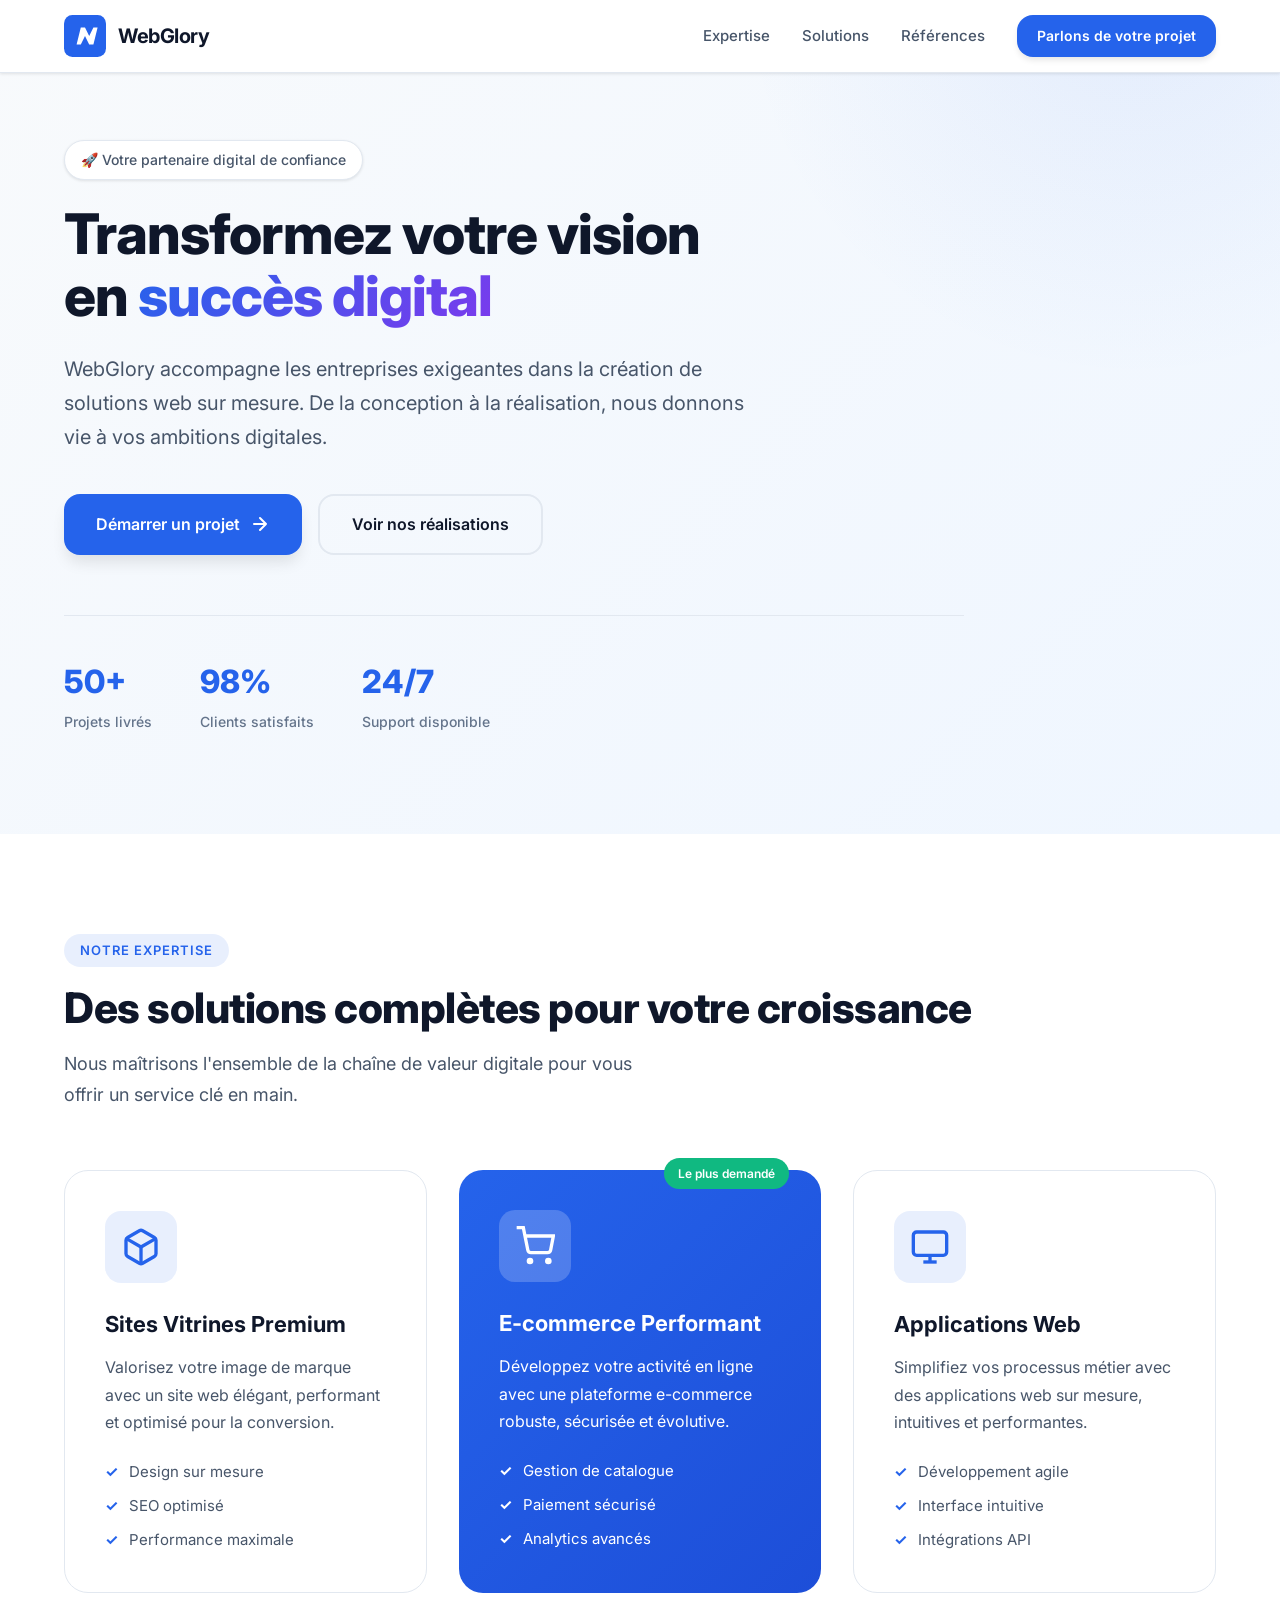
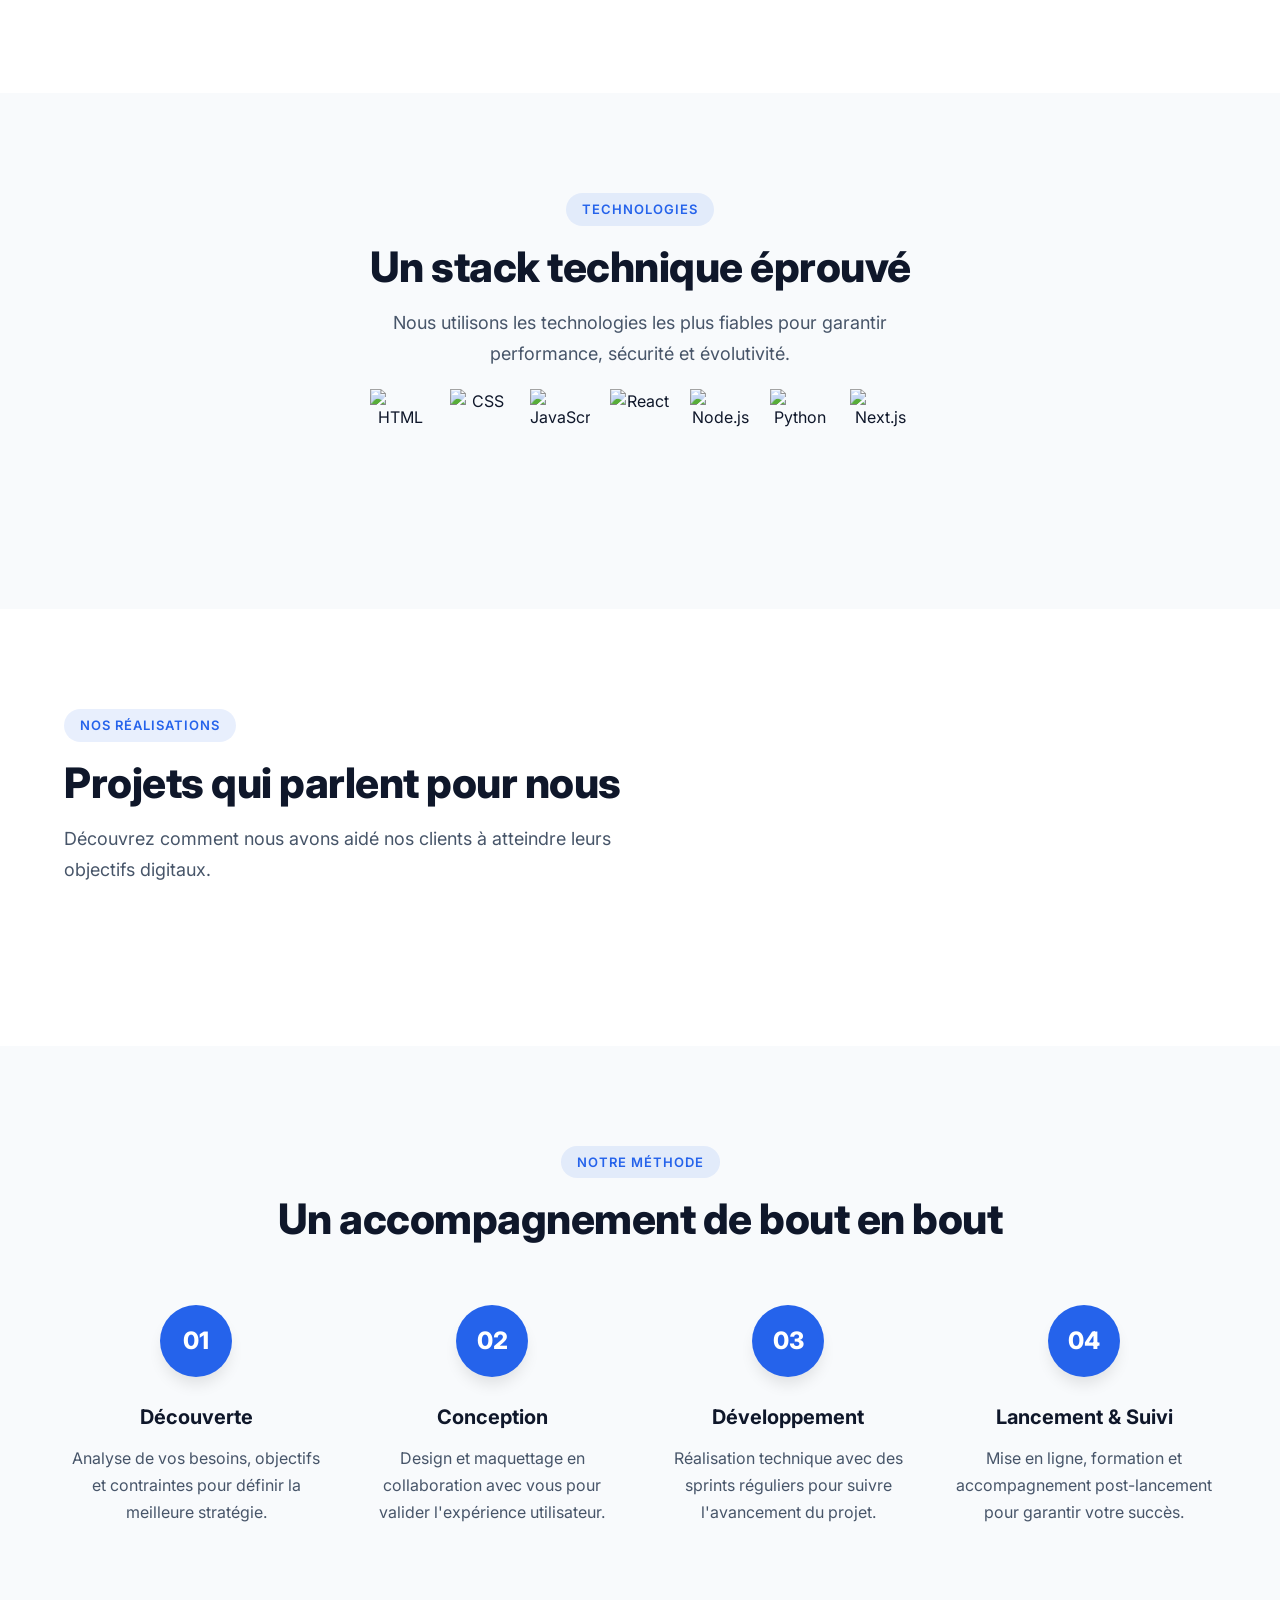
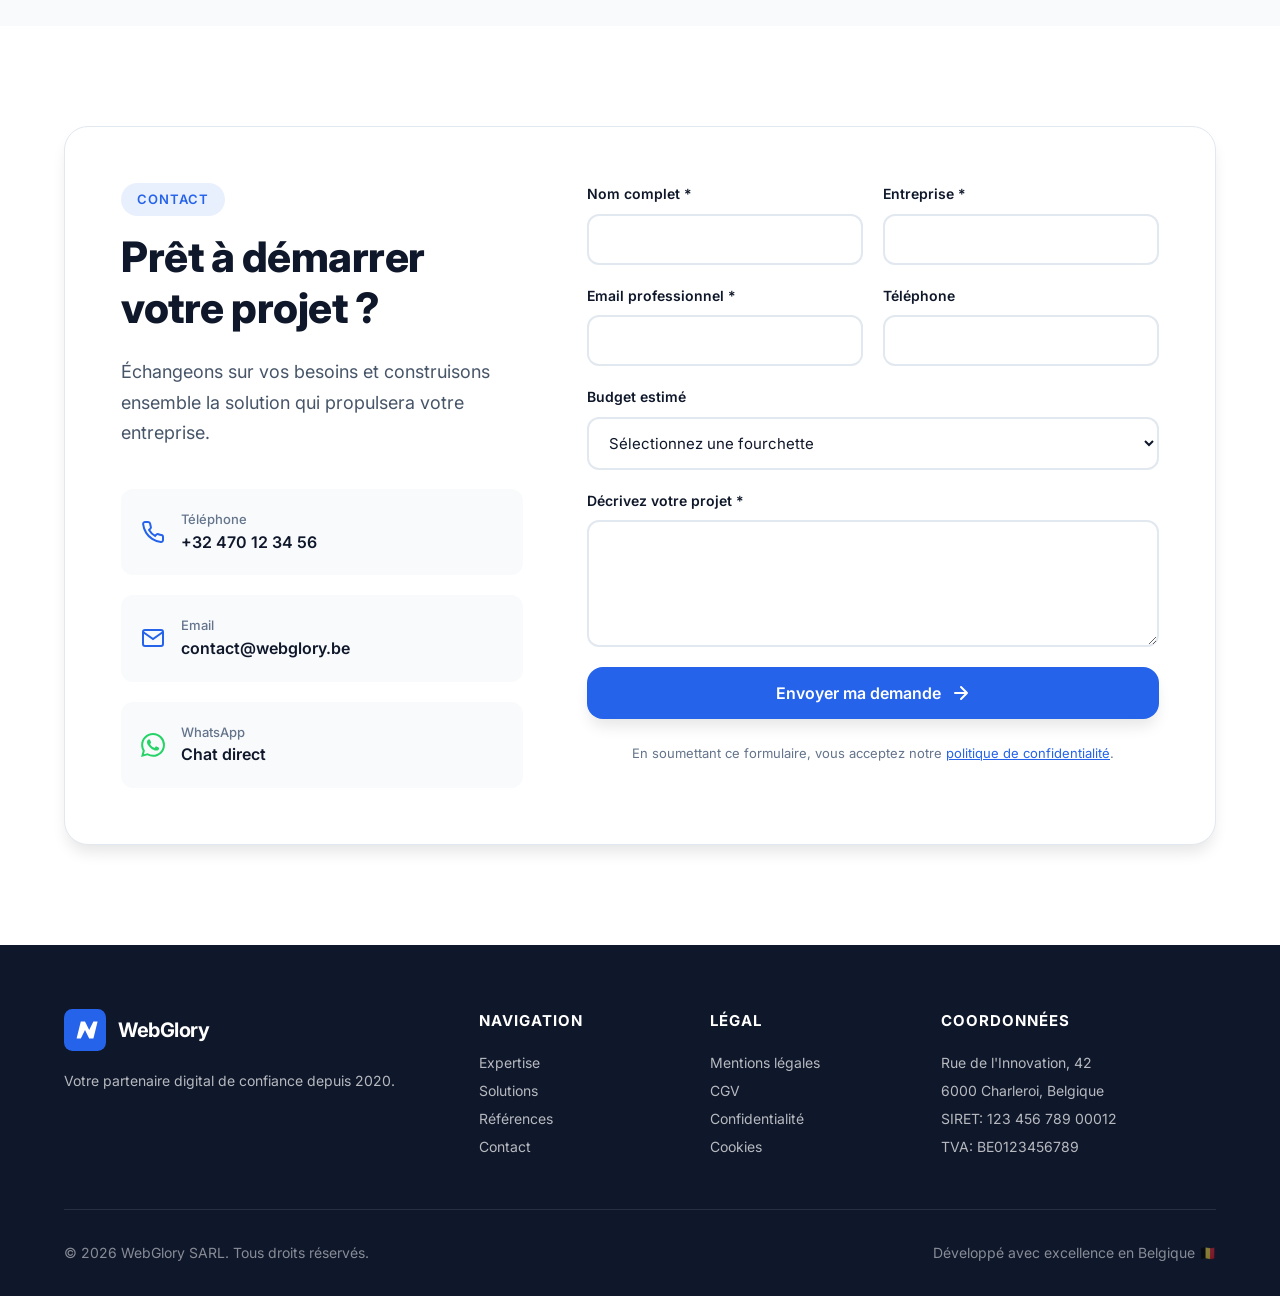
==== index.html @ 7c616387 "Update index.html" ====
<!DOCTYPE html>
<html lang="fr">
<head>
    <meta charset="UTF-8">
    <meta name="viewport" content="width=device-width, initial-scale=1.0">
    <title>WebGlory - Agence Web Premium | Solutions Digitales sur Mesure</title>
    <meta name="description" content="WebGlory accompagne les entreprises dans leur transformation digitale. Création de sites web, e-commerce et applications métier sur mesure.">
    
    <!-- Favicon de qualité -->
    <link rel="icon" type="image/png" sizes="32x32" href="[data-uri]">
    
    <link rel="preconnect" href="https://fonts.googleapis.com">
    <link rel="preconnect" href="https://fonts.gstatic.com" crossorigin>
    <link href="https://fonts.googleapis.com/css2?family=Inter:wght@300;400;500;600;700;800&display=swap" rel="stylesheet">
    <link rel="stylesheet" href="style.css">
</head>
<body>
    <!-- Navigation professionnelle -->
    <nav class="navbar">
        <div class="nav-container">
            <a href="#" class="logo">
                <svg class="logo-svg" viewBox="0 0 50 50" fill="none" xmlns="http://www.w3.org/2000/svg">
                    <rect width="50" height="50" rx="10" fill="#2563EB"/>
                    <path d="M15 35L20 15H25L30 25L35 15H40L35 35H30L25 25L20 35H15Z" fill="white"/>
                </svg>
                <span class="logo-text">WebGlory</span>
            </a>
            
            <div class="nav-menu">
                <a href="#expertise" class="nav-link">Expertise</a>
                <a href="#solutions" class="nav-link">Solutions</a>
                <a href="#portfolio" class="nav-link">Références</a>
                <a href="#contact" class="btn-primary-nav">Parlons de votre projet</a>
            </div>
            
            <button class="mobile-toggle" aria-label="Menu mobile">
                <span></span>
                <span></span>
                <span></span>
            </button>
        </div>
    </nav>

    <!-- Hero Section Premium -->
    <header class="hero">
        <div class="container">
            <div class="hero-content">
                <div class="hero-badge">🚀 Votre partenaire digital de confiance</div>
                <h1 class="hero-title">
                    Transformez votre vision<br>
                    en <span class="gradient-text">succès digital</span>
                </h1>
                <p class="hero-subtitle">
                    WebGlory accompagne les entreprises exigeantes dans la création de solutions web sur mesure. 
                    De la conception à la réalisation, nous donnons vie à vos ambitions digitales.
                </p>
                <div class="hero-cta">
                    <a href="#contact" class="btn-primary-large">
                        Démarrer un projet
                        <svg width="20" height="20" viewBox="0 0 20 20" fill="none">
                            <path d="M4 10H16M16 10L10 4M16 10L10 16" stroke="currentColor" stroke-width="2" stroke-linecap="round" stroke-linejoin="round"/>
                        </svg>
                    </a>
                    <a href="#portfolio" class="btn-secondary-large">Voir nos réalisations</a>
                </div>
                
                <!-- Trust Indicators -->
                <div class="trust-bar">
                    <div class="trust-item">
                        <span class="trust-number">50+</span>
                        <span class="trust-label">Projets livrés</span>
                    </div>
                    <div class="trust-item">
                        <span class="trust-number">98%</span>
                        <span class="trust-label">Clients satisfaits</span>
                    </div>
                    <div class="trust-item">
                        <span class="trust-number">24/7</span>
                        <span class="trust-label">Support disponible</span>
                    </div>
                </div>
            </div>
        </div>
    </header>

    <!-- Expertise Section -->
    <section id="expertise" class="section-expertise">
        <div class="container">
            <div class="section-header">
                <span class="section-label">Notre expertise</span>
                <h2 class="section-title">Des solutions complètes pour votre croissance</h2>
                <p class="section-subtitle">Nous maîtrisons l'ensemble de la chaîne de valeur digitale pour vous offrir un service clé en main.</p>
            </div>
            
            <div class="expertise-grid">
                <div class="expertise-card">
                    <div class="expertise-icon">
                        <svg width="40" height="40" viewBox="0 0 24 24" fill="none" stroke="currentColor" stroke-width="2">
                            <path d="M21 16V8a2 2 0 0 0-1-1.73l-7-4a2 2 0 0 0-2 0l-7 4A2 2 0 0 0 3 8v8a2 2 0 0 0 1 1.73l7 4a2 2 0 0 0 2 0l7-4A2 2 0 0 0 21 16z"/>
                            <polyline points="3.27 6.96 12 12.01 20.73 6.96"/>
                            <line x1="12" y1="22.08" x2="12" y2="12"/>
                        </svg>
                    </div>
                    <h3>Sites Vitrines Premium</h3>
                    <p>Valorisez votre image de marque avec un site web élégant, performant et optimisé pour la conversion.</p>
                    <ul class="expertise-features">
                        <li>Design sur mesure</li>
                        <li>SEO optimisé</li>
                        <li>Performance maximale</li>
                    </ul>
                </div>
                
                <div class="expertise-card featured">
                    <div class="expertise-badge">Le plus demandé</div>
                    <div class="expertise-icon">
                        <svg width="40" height="40" viewBox="0 0 24 24" fill="none" stroke="currentColor" stroke-width="2">
                            <circle cx="9" cy="21" r="1"/>
                            <circle cx="20" cy="21" r="1"/>
                            <path d="M1 1h4l2.68 13.39a2 2 0 0 0 2 1.61h9.72a2 2 0 0 0 2-1.61L23 6H6"/>
                        </svg>
                    </div>
                    <h3>E-commerce Performant</h3>
                    <p>Développez votre activité en ligne avec une plateforme e-commerce robuste, sécurisée et évolutive.</p>
                    <ul class="expertise-features">
                        <li>Gestion de catalogue</li>
                        <li>Paiement sécurisé</li>
                        <li>Analytics avancés</li>
                    </ul>
                </div>
                
                <div class="expertise-card">
                    <div class="expertise-icon">
                        <svg width="40" height="40" viewBox="0 0 24 24" fill="none" stroke="currentColor" stroke-width="2">
                            <rect x="2" y="3" width="20" height="14" rx="2"/>
                            <line x1="8" y1="21" x2="16" y2="21"/>
                            <line x1="12" y1="17" x2="12" y2="21"/>
                        </svg>
                    </div>
                    <h3>Applications Web</h3>
                    <p>Simplifiez vos processus métier avec des applications web sur mesure, intuitives et performantes.</p>
                    <ul class="expertise-features">
                        <li>Développement agile</li>
                        <li>Interface intuitive</li>
                        <li>Intégrations API</li>
                    </ul>
                </div>
            </div>
        </div>
    </section>

    <!-- Technologies Section -->
    <section class="section-tech">
        <div class="container">
            <div class="section-header centered">
                <span class="section-label">Technologies</span>
                <h2 class="section-title">Un stack technique éprouvé</h2>
                <p class="section-subtitle">Nous utilisons les technologies les plus fiables pour garantir performance, sécurité et évolutivité.</p>
                <div class="logos-container" style="display: flex; gap: 20px; justify-content: center; flex-wrap: wrap; margin-top: 20px;">
        <img src="https://cdn.jsdelivr.net/gh/devicons/devicon@latest/icons/html5/html5-original.svg" alt="HTML" width="60" height="60" />
        <img src="https://cdn.jsdelivr.net/gh/devicons/devicon@latest/icons/css3/css3-original.svg" alt="CSS" width="60" height="60" />
        <img src="https://cdn.jsdelivr.net/gh/devicons/devicon@latest/icons/javascript/javascript-original.svg" alt="JavaScript" width="60" height="60" />
        <img src="https://cdn.jsdelivr.net/gh/devicons/devicon@latest/icons/react/react-original.svg" alt="React" width="60" height="60" />
        <img src="https://cdn.jsdelivr.net/gh/devicons/devicon@latest/icons/nodejs/nodejs-original.svg" alt="Node.js" width="60" height="60" />
        <img src="https://cdn.jsdelivr.net/gh/devicons/devicon@latest/icons/python/python-original.svg" alt="Python" width="60" height="60" />
        <img src="https://cdn.jsdelivr.net/gh/devicons/devicon@latest/icons/nextjs/nextjs-original.svg" alt="Next.js" width="60" height="60" />
    </div>
            </div>
            
            <div class="tech-grid" id="tech-grid"></div>
        </div>
    </section>

    <!-- Portfolio Section -->
    <section id="portfolio" class="section-portfolio">
        <div class="container">
            <div class="section-header">
                <span class="section-label">Nos réalisations</span>
                <h2 class="section-title">Projets qui parlent pour nous</h2>
                <p class="section-subtitle">Découvrez comment nous avons aidé nos clients à atteindre leurs objectifs digitaux.</p>
            </div>
            
            <div class="portfolio-grid" id="portfolio-grid"></div>
        </div>
    </section>

    <!-- Process Section -->
    <section class="section-process">
        <div class="container">
            <div class="section-header centered">
                <span class="section-label">Notre méthode</span>
                <h2 class="section-title">Un accompagnement de bout en bout</h2>
            </div>
            
            <div class="process-timeline">
                <div class="process-step">
                    <div class="process-number">01</div>
                    <h3>Découverte</h3>
                    <p>Analyse de vos besoins, objectifs et contraintes pour définir la meilleure stratégie.</p>
                </div>
                <div class="process-step">
                    <div class="process-number">02</div>
                    <h3>Conception</h3>
                    <p>Design et maquettage en collaboration avec vous pour valider l'expérience utilisateur.</p>
                </div>
                <div class="process-step">
                    <div class="process-number">03</div>
                    <h3>Développement</h3>
                    <p>Réalisation technique avec des sprints réguliers pour suivre l'avancement du projet.</p>
                </div>
                <div class="process-step">
                    <div class="process-number">04</div>
                    <h3>Lancement & Suivi</h3>
                    <p>Mise en ligne, formation et accompagnement post-lancement pour garantir votre succès.</p>
                </div>
            </div>
        </div>
    </section>

    <!-- Contact Section -->
    <section id="contact" class="section-contact">
        <div class="container">
            <div class="contact-wrapper">
                <div class="contact-info">
                    <span class="section-label">Contact</span>
                    <h2 class="section-title">Prêt à démarrer<br>votre projet ?</h2>
                    <p class="contact-description">
                        Échangeons sur vos besoins et construisons ensemble la solution qui propulsera votre entreprise.
                    </p>
                    
                    <div class="contact-methods">
                        <a href="tel:+32470123456" class="contact-method">
                            <svg width="24" height="24" viewBox="0 0 24 24" fill="none" stroke="currentColor" stroke-width="2">
                                <path d="M22 16.92v3a2 2 0 0 1-2.18 2 19.79 19.79 0 0 1-8.63-3.07 19.5 19.5 0 0 1-6-6 19.79 19.79 0 0 1-3.07-8.67A2 2 0 0 1 4.11 2h3a2 2 0 0 1 2 1.72 12.84 12.84 0 0 0 .7 2.81 2 2 0 0 1-.45 2.11L8.09 9.91a16 16 0 0 0 6 6l1.27-1.27a2 2 0 0 1 2.11-.45 12.84 12.84 0 0 0 2.81.7A2 2 0 0 1 22 16.92z"/>
                            </svg>
                            <div>
                                <span class="method-label">Téléphone</span>
                                <span class="method-value">+32 470 12 34 56</span>
                            </div>
                        </a>
                        
                        <a href="mailto:contact@webglory.be" class="contact-method">
                            <svg width="24" height="24" viewBox="0 0 24 24" fill="none" stroke="currentColor" stroke-width="2">
                                <path d="M4 4h16c1.1 0 2 .9 2 2v12c0 1.1-.9 2-2 2H4c-1.1 0-2-.9-2-2V6c0-1.1.9-2 2-2z"/>
                                <polyline points="22,6 12,13 2,6"/>
                            </svg>
                            <div>
                                <span class="method-label">Email</span>
                                <span class="method-value">contact@webglory.be</span>
                            </div>
                        </a>
                        
                        <a href="https://wa.me/32470123456" target="_blank" class="contact-method whatsapp">
                            <svg width="24" height="24" viewBox="0 0 24 24" fill="currentColor">
                                <path d="M17.472 14.382c-.297-.149-1.758-.867-2.03-.967-.273-.099-.471-.148-.67.15-.197.297-.767.966-.94 1.164-.173.199-.347.223-.644.075-.297-.15-1.255-.463-2.39-1.475-.883-.788-1.48-1.761-1.653-2.059-.173-.297-.018-.458.13-.606.134-.133.298-.347.446-.52.149-.174.198-.298.298-.497.099-.198.05-.371-.025-.52-.075-.149-.669-1.612-.916-2.207-.242-.579-.487-.5-.669-.51-.173-.008-.371-.01-.57-.01-.198 0-.52.074-.792.372-.272.297-1.04 1.016-1.04 2.479 0 1.462 1.065 2.875 1.213 3.074.149.198 2.096 3.2 5.077 4.487.709.306 1.262.489 1.694.625.712.227 1.36.195 1.871.118.571-.085 1.758-.719 2.006-1.413.248-.694.248-1.289.173-1.413-.074-.124-.272-.198-.57-.347m-5.421 7.403h-.004a9.87 9.87 0 01-5.031-1.378l-.361-.214-3.741.982.998-3.648-.235-.374a9.86 9.86 0 01-1.51-5.26c.001-5.45 4.436-9.884 9.888-9.884 2.64 0 5.122 1.03 6.988 2.898a9.825 9.825 0 012.893 6.994c-.003 5.45-4.437 9.884-9.885 9.884m8.413-18.297A11.815 11.815 0 0012.05 0C5.495 0 .16 5.335.157 11.892c0 2.096.547 4.142 1.588 5.945L.057 24l6.305-1.654a11.882 11.882 0 005.683 1.448h.005c6.554 0 11.89-5.335 11.893-11.893a11.821 11.821 0 00-3.48-8.413z"/>
                            </svg>
                            <div>
                                <span class="method-label">WhatsApp</span>
                                <span class="method-value">Chat direct</span>
                            </div>
                        </a>
                    </div>
                </div>
                
                <div class="contact-form-wrapper">
                    <form id="contact-form" class="contact-form">
                        <div class="form-row">
                            <div class="form-group">
                                <label for="name">Nom complet *</label>
                                <input type="text" id="name" name="name" required>
                            </div>
                            <div class="form-group">
                                <label for="company">Entreprise *</label>
                                <input type="text" id="company" name="company" required>
                            </div>
                        </div>
                        
                        <div class="form-row">
                            <div class="form-group">
                                <label for="email">Email professionnel *</label>
                                <input type="email" id="email" name="email" required>
                            </div>
                            <div class="form-group">
                                <label for="phone">Téléphone</label>
                                <input type="tel" id="phone" name="phone">
                            </div>
                        </div>
                        
                        <div class="form-group">
                            <label for="budget">Budget estimé</label>
                            <select id="budget" name="budget">
                                <option value="">Sélectionnez une fourchette</option>
                                <option value="5k-10k">5 000€ - 10 000€</option>
                                <option value="10k-25k">10 000€ - 25 000€</option>
                                <option value="25k-50k">25 000€ - 50 000€</option>
                                <option value="50k+">50 000€+</option>
                            </select>
                        </div>
                        
                        <div class="form-group">
                            <label for="message">Décrivez votre projet *</label>
                            <textarea id="message" name="message" rows="5" required></textarea>
                        </div>
                        
                        <button type="submit" class="btn-primary-large full-width">
                            Envoyer ma demande
                            <svg width="20" height="20" viewBox="0 0 20 20" fill="none">
                                <path d="M4 10H16M16 10L10 4M16 10L10 16" stroke="currentColor" stroke-width="2" stroke-linecap="round" stroke-linejoin="round"/>
                            </svg>
                        </button>
                        
                        <p class="form-privacy">
                            En soumettant ce formulaire, vous acceptez notre 
                            <a href="#mentions-legales">politique de confidentialité</a>.
                        </p>
                    </form>
                </div>
            </div>
        </div>
    </section>

    <!-- Footer -->
    <footer class="footer">
        <div class="container">
            <div class="footer-main">
                <div class="footer-column">
                    <div class="footer-logo">
                        <svg class="logo-svg" viewBox="0 0 50 50" fill="none" xmlns="http://www.w3.org/2000/svg">
                            <rect width="50" height="50" rx="10" fill="#2563EB"/>
                            <path d="M15 35L20 15H25L30 25L35 15H40L35 35H30L25 25L20 35H15Z" fill="white"/>
                        </svg>
                        <span class="logo-text">WebGlory</span>
                    </div>
                    <p class="footer-tagline">Votre partenaire digital de confiance depuis 2020.</p>
                </div>
                
                <div class="footer-column">
                    <h4>Navigation</h4>
                    <a href="#expertise">Expertise</a>
                    <a href="#solutions">Solutions</a>
                    <a href="#portfolio">Références</a>
                    <a href="#contact">Contact</a>
                </div>
                
                <div class="footer-column">
                    <h4>Légal</h4>
                    <a href="#mentions-legales">Mentions légales</a>
                    <a href="#cgv">CGV</a>
                    <a href="#confidentialite">Confidentialité</a>
                    <a href="#cookies">Cookies</a>
                </div>
                
                <div class="footer-column">
                    <h4>Coordonnées</h4>
                    <p>Rue de l'Innovation, 42<br>6000 Charleroi, Belgique</p>
                    <p>SIRET: 123 456 789 00012<br>TVA: BE0123456789</p>
                </div>
            </div>
            
            <div class="footer-bottom">
                <p>&copy; 2026 WebGlory SARL. Tous droits réservés.</p>
                <p>Développé avec excellence en Belgique 🇧🇪</p>
            </div>
        </div>
    </footer>

    <!-- Modal Technologies -->
    <div id="tech-modal" class="modal">
        <div class="modal-content">
            <button class="modal-close">&times;</button>
            <div class="modal-header">
                <img id="modal-tech-icon" src="" alt="" class="modal-tech-icon">
                <h3 id="modal-tech-title"></h3>
            </div>
            <div class="modal-body">
                <p id="modal-tech-description"></p>
                <div class="modal-use-cases" id="modal-tech-uses"></div>
            </div>
        </div>
    </div>

    <script src="script.js"></script>
</body>
</html>
---- style.css ----
:root {
    --primary: #2563EB;
    --primary-dark: #1D4ED8;
    --primary-light: #3B82F6;
    
    --text-primary: #0F172A;
    --text-secondary: #475569;
    --text-light: #64748B;
    
    --bg-primary: #FFFFFF;
    --bg-secondary: #F8FAFC;
    --bg-tertiary: #F1F5F9;
    
    --border-color: #E2E8F0;
    --shadow-sm: 0 1px 3px 0 rgba(0, 0, 0, 0.1);
    --shadow-md: 0 4px 6px -1px rgba(0, 0, 0, 0.1);
    --shadow-lg: 0 10px 15px -3px rgba(0, 0, 0, 0.1);
    --shadow-xl: 0 20px 25px -5px rgba(0, 0, 0, 0.1);
    
    --radius-sm: 8px;
    --radius-md: 12px;
    --radius-lg: 16px;
    --radius-xl: 24px;
    
    --transition: all 0.3s cubic-bezier(0.4, 0, 0.2, 1);
}

* {
    margin: 0;
    padding: 0;
    box-sizing: border-box;
}

html {
    scroll-behavior: smooth;
    font-size: 16px;
}

body {
    font-family: 'Inter', -apple-system, BlinkMacSystemFont, 'Segoe UI', sans-serif;
    color: var(--text-primary);
    background: var(--bg-primary);
    line-height: 1.6;
    -webkit-font-smoothing: antialiased;
    -moz-osx-font-smoothing: grayscale;
}

img {
    max-width: 100%;
    height: auto;
}

a {
    text-decoration: none;
    color: inherit;
}

button {
    font-family: inherit;
    cursor: pointer;
    border: none;
}

.container {
    max-width: 1200px;
    margin: 0 auto;
    padding: 0 24px;
}

/* ============================================
   NAVIGATION
   ============================================ */
.navbar {
    position: fixed;
    top: 0;
    left: 0;
    right: 0;
    z-index: 1000;
    background: rgba(255, 255, 255, 0.98);
    backdrop-filter: blur(12px);
    border-bottom: 1px solid var(--border-color);
    box-shadow: var(--shadow-sm);
}

.nav-container {
    max-width: 1200px;
    margin: 0 auto;
    padding: 0 24px;
    display: flex;
    align-items: center;
    justify-content: space-between;
    height: 72px;
}

.logo {
    display: flex;
    align-items: center;
    gap: 12px;
    font-weight: 700;
    font-size: 20px;
    color: var(--text-primary);
    transition: var(--transition);
}

.logo:hover {
    opacity: 0.8;
}

.logo-svg {
    width: 42px;
    height: 42px;
    flex-shrink: 0;
}

.logo-text {
    letter-spacing: -0.5px;
}

.nav-menu {
    display: flex;
    align-items: center;
    gap: 32px;
}

.nav-link {
    font-size: 15px;
    font-weight: 500;
    color: var(--text-secondary);
    transition: var(--transition);
    position: relative;
}

.nav-link::after {
    content: '';
    position: absolute;
    bottom: -4px;
    left: 0;
    width: 0;
    height: 2px;
    background: var(--primary);
    transition: width 0.3s ease;
}

.nav-link:hover {
    color: var(--primary);
}

.nav-link:hover::after {
    width: 100%;
}

.mobile-toggle {
    display: none;
    flex-direction: column;
    gap: 6px;
    background: none;
    padding: 8px;
}

.mobile-toggle span {
    width: 24px;
    height: 2px;
    background: var(--text-primary);
    transition: var(--transition);
}

/* ============================================
   BUTTONS
   ============================================ */
.btn-primary-nav {
    padding: 10px 20px;
    background: var(--primary);
    color: white;
    border-radius: var(--radius-lg);
    font-weight: 600;
    font-size: 14px;
    transition: var(--transition);
    box-shadow: var(--shadow-md);
}

.btn-primary-nav:hover {
    background: var(--primary-dark);
    transform: translateY(-2px);
    box-shadow: var(--shadow-lg);
}

.btn-primary-large {
    display: inline-flex;
    align-items: center;
    gap: 10px;
    padding: 16px 32px;
    background: var(--primary);
    color: white;
    border-radius: var(--radius-lg);
    font-weight: 600;
    font-size: 16px;
    transition: var(--transition);
    box-shadow: var(--shadow-lg);
}

.btn-primary-large:hover {
    background: var(--primary-dark);
    transform: translateY(-2px);
    box-shadow: var(--shadow-xl);
}

.btn-secondary-large {
    display: inline-flex;
    align-items: center;
    gap: 10px;
    padding: 16px 32px;
    background: transparent;
    color: var(--text-primary);
    border: 2px solid var(--border-color);
    border-radius: var(--radius-lg);
    font-weight: 600;
    font-size: 16px;
    transition: var(--transition);
}

.btn-secondary-large:hover {
    border-color: var(--primary);
    color: var(--primary);
    background: rgba(37, 99, 235, 0.05);
}

.full-width {
    width: 100%;
    justify-content: center;
}

/* ============================================
   HERO SECTION
   ============================================ */
.hero {
    padding: 140px 0 100px;
    background: linear-gradient(135deg, #F8FAFC 0%, #EFF6FF 100%);
    position: relative;
    overflow: hidden;
}

.hero::before {
    content: '';
    position: absolute;
    top: -50%;
    right: -20%;
    width: 800px;
    height: 800px;
    background: radial-gradient(circle, rgba(37, 99, 235, 0.08) 0%, transparent 70%);
    border-radius: 50%;
}

.hero-content {
    max-width: 900px;
    position: relative;
    z-index: 1;
}

.hero-badge {
    display: inline-flex;
    align-items: center;
    gap: 8px;
    padding: 8px 16px;
    background: white;
    border: 1px solid var(--border-color);
    border-radius: 50px;
    font-size: 14px;
    font-weight: 500;
    color: var(--text-secondary);
    margin-bottom: 24px;
    box-shadow: var(--shadow-sm);
}

.hero-title {
    font-size: clamp(36px, 5vw, 56px);
    font-weight: 800;
    line-height: 1.1;
    letter-spacing: -1px;
    color: var(--text-primary);
    margin-bottom: 24px;
}

.gradient-text {
    background: linear-gradient(135deg, var(--primary) 0%, #7C3AED 100%);
    -webkit-background-clip: text;
    -webkit-text-fill-color: transparent;
    background-clip: text;
}

.hero-subtitle {
    font-size: 20px;
    line-height: 1.7;
    color: var(--text-secondary);
    margin-bottom: 40px;
    max-width: 700px;
}

.hero-cta {
    display: flex;
    flex-wrap: wrap;
    gap: 16px;
    margin-bottom: 60px;
}

.trust-bar {
    display: flex;
    flex-wrap: wrap;
    gap: 48px;
    padding-top: 40px;
    border-top: 1px solid var(--border-color);
}

.trust-item {
    display: flex;
    flex-direction: column;
    gap: 4px;
}

.trust-number {
    font-size: 32px;
    font-weight: 800;
    color: var(--primary);
}

.trust-label {
    font-size: 14px;
    color: var(--text-light);
    font-weight: 500;
}

/* ============================================
   SECTIONS
   ============================================ */
section {
    padding: 100px 0;
}

.section-label {
    display: inline-block;
    padding: 6px 16px;
    background: rgba(37, 99, 235, 0.1);
    color: var(--primary);
    border-radius: 50px;
    font-size: 13px;
    font-weight: 600;
    text-transform: uppercase;
    letter-spacing: 1px;
    margin-bottom: 16px;
}

.section-header {
    margin-bottom: 60px;
}

.section-header.centered {
    text-align: center;
}

.section-title {
    font-size: clamp(32px, 4vw, 42px);
    font-weight: 800;
    line-height: 1.2;
    color: var(--text-primary);
    margin-bottom: 16px;
    letter-spacing: -0.5px;
}

.section-subtitle {
    font-size: 18px;
    color: var(--text-secondary);
    line-height: 1.7;
    max-width: 600px;
}

.section-header.centered .section-subtitle {
    margin: 0 auto;
}

/* ============================================
   EXPERTISE
   ============================================ */
.section-expertise {
    background: var(--bg-primary);
}

.expertise-grid {
    display: grid;
    grid-template-columns: repeat(auto-fit, minmax(320px, 1fr));
    gap: 32px;
}

.expertise-card {
    background: white;
    border: 1px solid var(--border-color);
    border-radius: var(--radius-xl);
    padding: 40px;
    transition: var(--transition);
    position: relative;
}

.expertise-card:hover {
    transform: translateY(-8px);
    box-shadow: var(--shadow-xl);
    border-color: var(--primary);
}

.expertise-card.featured {
    background: linear-gradient(135deg, var(--primary) 0%, var(--primary-dark) 100%);
    color: white;
    border: none;
}

.expertise-card.featured .expertise-icon {
    background: rgba(255, 255, 255, 0.2);
    color: white;
}

.expertise-card.featured h3,
.expertise-card.featured p,
.expertise-card.featured li {
    color: white;
}

.expertise-badge {
    position: absolute;
    top: -12px;
    right: 32px;
    padding: 6px 14px;
    background: #10B981;
    color: white;
    border-radius: 50px;
    font-size: 12px;
    font-weight: 600;
}

.expertise-icon {
    width: 72px;
    height: 72px;
    background: rgba(37, 99, 235, 0.1);
    border-radius: var(--radius-lg);
    display: flex;
    align-items: center;
    justify-content: center;
    color: var(--primary);
    margin-bottom: 24px;
}

.expertise-card h3 {
    font-size: 22px;
    font-weight: 700;
    margin-bottom: 12px;
    color: var(--text-primary);
}

.expertise-card p {
    color: var(--text-secondary);
    line-height: 1.7;
    margin-bottom: 24px;
}

.expertise-features {
    list-style: none;
    display: flex;
    flex-direction: column;
    gap: 10px;
}

.expertise-features li {
    padding-left: 24px;
    position: relative;
    color: var(--text-secondary);
    font-size: 15px;
}

.expertise-features li::before {
    content: '✓';
    position: absolute;
    left: 0;
    color: var(--primary);
    font-weight: 700;
}

.expertise-card.featured .expertise-features li::before {
    color: white;
}

/* ============================================
   TECHNOLOGIES
   ============================================ */
.section-tech {
    background: var(--bg-secondary);
}

.tech-grid {
    display: grid;
    grid-template-columns: repeat(auto-fill, minmax(160px, 1fr));
    gap: 20px;
}

.tech-card {
    background: white;
    border: 1px solid var(--border-color);
    border-radius: var(--radius-lg);
    padding: 24px;
    text-align: center;
    transition: var(--transition);
    cursor: pointer;
}

.tech-card:hover {
    transform: translateY(-4px);
    box-shadow: var(--shadow-lg);
    border-color: var(--primary);
}

.tech-icon {
    width: 56px;
    height: 56px;
    margin: 0 auto 16px;
}

.tech-name {
    font-size: 15px;
    font-weight: 600;
    color: var(--text-primary);
}

/* ============================================
   PORTFOLIO
   ============================================ */
.section-portfolio {
    background: var(--bg-primary);
}

.portfolio-grid {
    display: grid;
    grid-template-columns: repeat(auto-fit, minmax(350px, 1fr));
    gap: 32px;
}

.portfolio-card {
    background: white;
    border: 1px solid var(--border-color);
    border-radius: var(--radius-xl);
    overflow: hidden;
    transition: var(--transition);
}

.portfolio-card:hover {
    transform: translateY(-8px);
    box-shadow: var(--shadow-xl);
}

.portfolio-image {
    width: 100%;
    height: 240px;
    background: linear-gradient(135deg, #667EEA 0%, #764BA2 100%);
    display: flex;
    align-items: center;
    justify-content: center;
    color: white;
    font-size: 48px;
    font-weight: 800;
}

.portfolio-content {
    padding: 32px;
}

.portfolio-category {
    display: inline-block;
    padding: 4px 12px;
    background: rgba(37, 99, 235, 0.1);
    color: var(--primary);
    border-radius: 50px;
    font-size: 12px;
    font-weight: 600;
    text-transform: uppercase;
    margin-bottom: 12px;
}

.portfolio-card h3 {
    font-size: 22px;
    font-weight: 700;
    margin-bottom: 12px;
    color: var(--text-primary);
}

.portfolio-card p {
    color: var(--text-secondary);
    line-height: 1.7;
    margin-bottom: 20px;
}

.portfolio-stats {
    display: flex;
    gap: 24px;
    padding-top: 20px;
    border-top: 1px solid var(--border-color);
}

.stat {
    display: flex;
    flex-direction: column;
}

.stat-value {
    font-size: 20px;
    font-weight: 700;
    color: var(--primary);
}

.stat-label {
    font-size: 13px;
    color: var(--text-light);
}

/* ============================================
   PROCESS
   ============================================ */
.section-process {
    background: var(--bg-secondary);
}

.process-timeline {
    display: grid;
    grid-template-columns: repeat(auto-fit, minmax(250px, 1fr));
    gap: 32px;
    position: relative;
}

.process-step {
    text-align: center;
    position: relative;
}

.process-number {
    width: 72px;
    height: 72px;
    background: var(--primary);
    color: white;
    border-radius: 50%;
    display: flex;
    align-items: center;
    justify-content: center;
    font-size: 24px;
    font-weight: 800;
    margin: 0 auto 24px;
    box-shadow: var(--shadow-lg);
}

.process-step h3 {
    font-size: 20px;
    font-weight: 700;
    margin-bottom: 12px;
    color: var(--text-primary);
}

.process-step p {
    color: var(--text-secondary);
    line-height: 1.7;
}

/* ============================================
   CONTACT
   ============================================ */
.section-contact {
    background: var(--bg-primary);
}

.contact-wrapper {
    display: grid;
    grid-template-columns: 1fr 1.2fr;
    gap: 64px;
    background: white;
    border: 1px solid var(--border-color);
    border-radius: var(--radius-xl);
    padding: 56px;
    box-shadow: var(--shadow-lg);
}

.contact-description {
    font-size: 18px;
    color: var(--text-secondary);
    line-height: 1.7;
    margin: 24px 0 40px;
}

.contact-methods {
    display: flex;
    flex-direction: column;
    gap: 20px;
}

.contact-method {
    display: flex;
    align-items: center;
    gap: 16px;
    padding: 20px;
    background: var(--bg-secondary);
    border-radius: var(--radius-md);
    transition: var(--transition);
}

.contact-method:hover {
    background: var(--bg-tertiary);
    transform: translateX(4px);
}

.contact-method svg {
    flex-shrink: 0;
    color: var(--primary);
}

.contact-method.whatsapp svg {
    color: #25D366;
}

.method-label {
    display: block;
    font-size: 13px;
    color: var(--text-light);
    font-weight: 500;
}

.method-value {
    display: block;
    font-size: 16px;
    font-weight: 600;
    color: var(--text-primary);
}

.contact-form {
    display: flex;
    flex-direction: column;
    gap: 20px;
}

.form-row {
    display: grid;
    grid-template-columns: 1fr 1fr;
    gap: 20px;
}

.form-group {
    display: flex;
    flex-direction: column;
    gap: 8px;
}

.form-group label {
    font-size: 14px;
    font-weight: 600;
    color: var(--text-primary);
}

.form-group input,
.form-group select,
.form-group textarea {
    padding: 14px 16px;
    border: 2px solid var(--border-color);
    border-radius: var(--radius-md);
    font-size: 15px;
    font-family: inherit;
    color: var(--text-primary);
    transition: var(--transition);
    background: white;
}

.form-group input:focus,
.form-group select:focus,
.form-group textarea:focus {
    outline: none;
    border-color: var(--primary);
    box-shadow: 0 0 0 3px rgba(37, 99, 235, 0.1);
}

.form-group textarea {
    resize: vertical;
}

.form-privacy {
    font-size: 13px;
    color: var(--text-light);
    text-align: center;
    margin-top: 4px;
}

.form-privacy a {
    color: var(--primary);
    text-decoration: underline;
}

/* ============================================
   FOOTER
   ============================================ */
.footer {
    background: var(--text-primary);
    color: white;
    padding: 64px 0 32px;
}

.footer-main {
    display: grid;
    grid-template-columns: 2fr 1fr 1fr 1.5fr;
    gap: 48px;
    margin-bottom: 48px;
}

.footer-logo {
    display: flex;
    align-items: center;
    gap: 12px;
    font-weight: 700;
    font-size: 20px;
    margin-bottom: 16px;
}

.footer-tagline {
    color: rgba(255, 255, 255, 0.7);
    line-height: 1.7;
}

.footer-column h4 {
    font-size: 15px;
    font-weight: 700;
    margin-bottom: 16px;
    text-transform: uppercase;
    letter-spacing: 1px;
}

.footer-column a,
.footer-column p {
    display: block;
    color: rgba(255, 255, 255, 0.7);
    font-size: 14px;
    line-height: 2;
    transition: var(--transition);
}

.footer-column a:hover {
    color: white;
    transform: translateX(4px);
}

.footer-bottom {
    padding-top: 32px;
    border-top: 1px solid rgba(255, 255, 255, 0.1);
    display: flex;
    justify-content: space-between;
    align-items: center;
    color: rgba(255, 255, 255, 0.5);
    font-size: 14px;
}

/* ============================================
   MODAL
   ============================================ */
.modal {
    display: none;
    position: fixed;
    top: 0;
    left: 0;
    right: 0;
    bottom: 0;
    background: rgba(0, 0, 0, 0.7);
    backdrop-filter: blur(4px);
    z-index: 2000;
    align-items: center;
    justify-content: center;
    padding: 24px;
}

.modal.active {
    display: flex;
}

.modal-content {
    background: white;
    border-radius: var(--radius-xl);
    max-width: 600px;
    width: 100%;
    padding: 48px;
    position: relative;
    animation: modalSlide 0.3s ease;
}

@keyframes modalSlide {
    from {
        opacity: 0;
        transform: translateY(32px);
    }
    to {
        opacity: 1;
        transform: translateY(0);
    }
}

.modal-close {
    position: absolute;
    top: 24px;
    right: 24px;
    width: 40px;
    height: 40px;
    background: var(--bg-secondary);
    border-radius: 50%;
    display: flex;
    align-items: center;
    justify-content: center;
    font-size: 24px;
    color: var(--text-light);
    transition: var(--transition);
}

.modal-close:hover {
    background: var(--bg-tertiary);
    color: var(--text-primary);
}

.modal-header {
    display: flex;
    align-items: center;
    gap: 20px;
    margin-bottom: 24px;
}

.modal-tech-icon {
    width: 64px;
    height: 64px;
}

.modal-header h3 {
    font-size: 28px;
    font-weight: 700;
    color: var(--text-primary);
}

.modal-body p {
    font-size: 16px;
    line-height: 1.8;
    color: var(--text-secondary);
    margin-bottom: 24px;
}

.modal-use-cases {
    background: var(--bg-secondary);
    border-radius: var(--radius-md);
    padding: 24px;
}

.modal-use-cases h4 {
    font-size: 15px;
    font-weight: 700;
    margin-bottom: 12px;
    color: var(--text-primary);
}

.modal-use-cases ul {
    list-style: none;
}

.modal-use-cases li {
    padding: 8px 0;
    padding-left: 24px;
    position: relative;
    color: var(--text-secondary);
}

.modal-use-cases li::before {
    content: '→';
    position: absolute;
    left: 0;
    color: var(--primary);
    font-weight: 700;
}

/* ============================================
   RESPONSIVE
   ============================================ */
@media (max-width: 1024px) {
    .contact-wrapper {
        grid-template-columns: 1fr;
        gap: 48px;
        padding: 40px;
    }
    
    .footer-main {
        grid-template-columns: 1fr 1fr;
        gap: 32px;
    }
}

@media (max-width: 768px) {
    .nav-menu {
        display: none;
    }
    
    .mobile-toggle {
        display: flex;
    }
    
    .hero {
        padding: 100px 0 60px;
    }
    
    .hero-title {
        font-size: 36px;
    }
    
    .hero-subtitle {
        font-size: 18px;
    }
    
    .hero-cta {
        flex-direction: column;
    }
    
    .btn-primary-large,
    .btn-secondary-large {
        width: 100%;
        justify-content: center;
    }
    
    .trust-bar {
        gap: 32px;
    }
    
    section {
        padding: 60px 0;
    }
    
    .expertise-grid,
    .portfolio-grid {
        grid-template-columns: 1fr;
    }
    
    .tech-grid {
        grid-template-columns: repeat(auto-fill, minmax(140px, 1fr));
    }
    
    .process-timeline {
        grid-template-columns: 1fr;
    }
    
    .form-row {
        grid-template-columns: 1fr;
    }
    
    .footer-main {
        grid-template-columns: 1fr;
    }
    
    .footer-bottom {
        flex-direction: column;
        gap: 8px;
        text-align: center;
    }
    
    .modal-content {
        padding: 32px;
    }
}
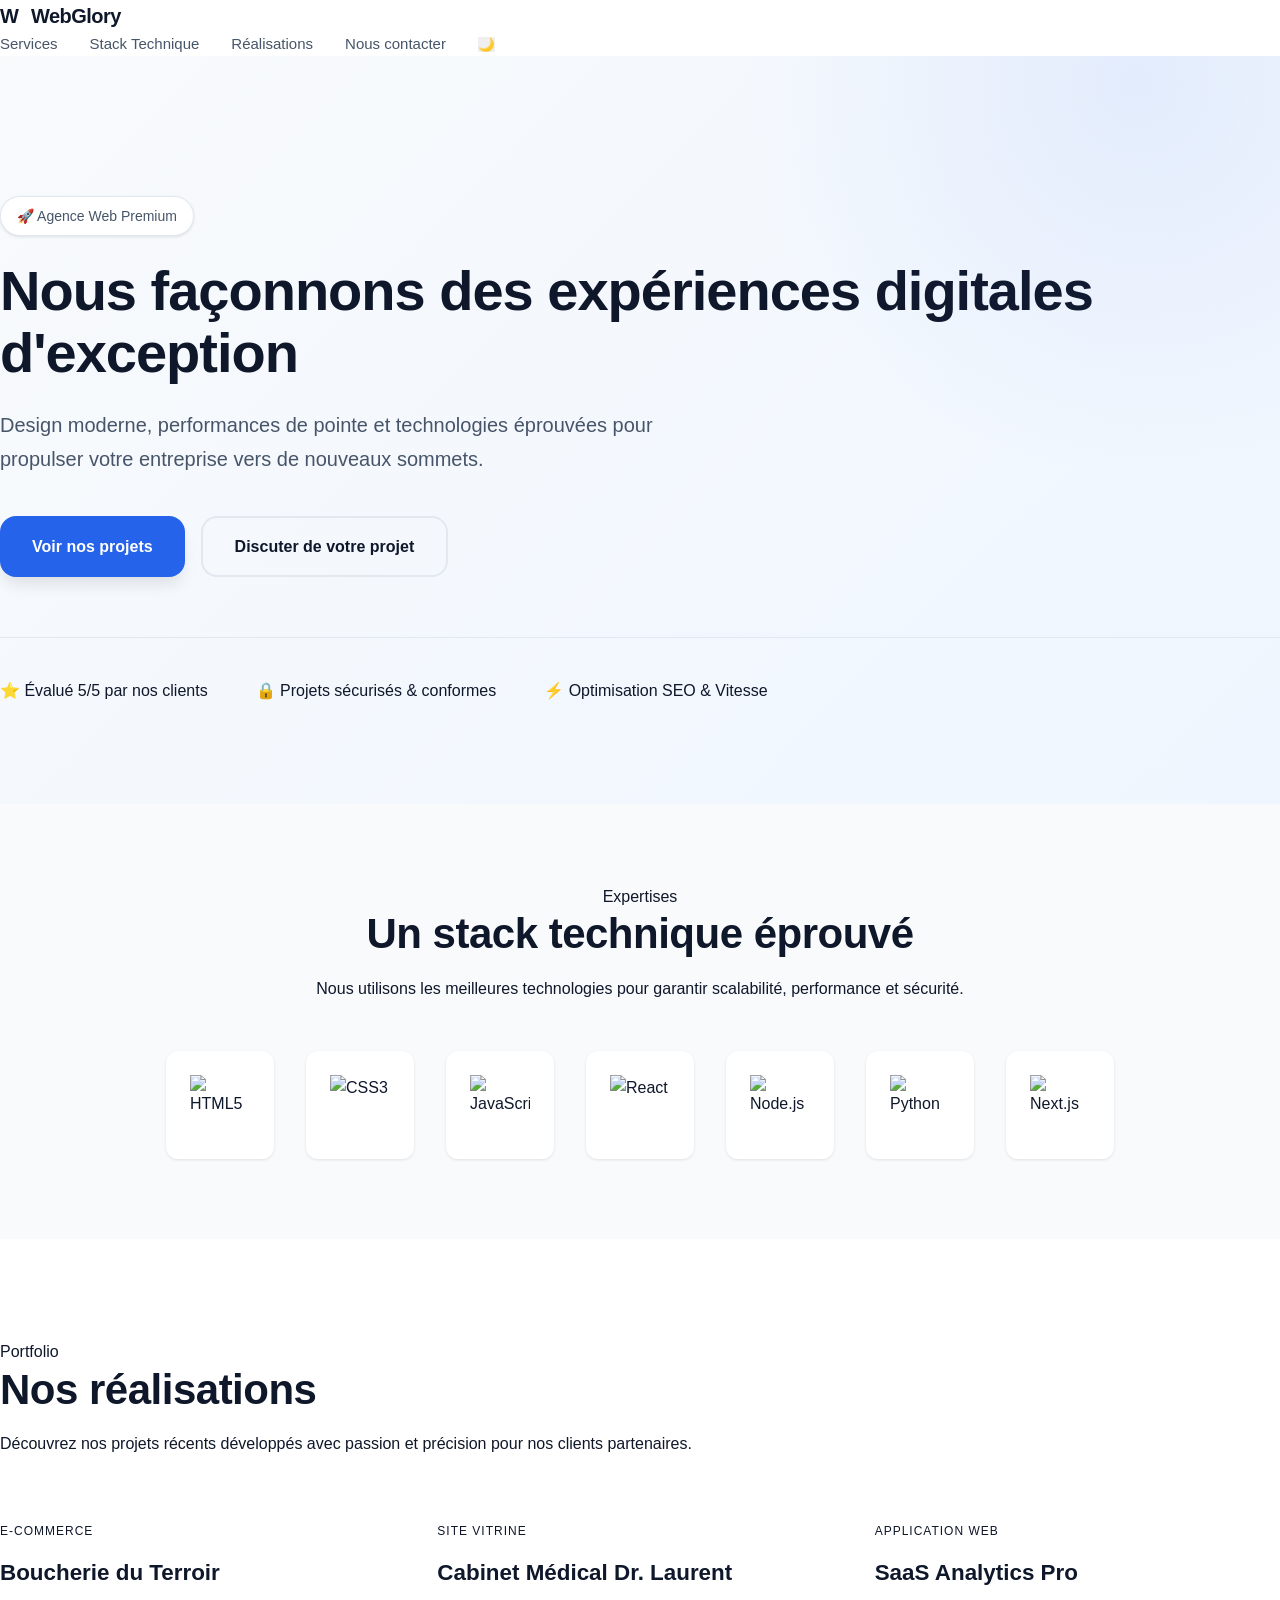
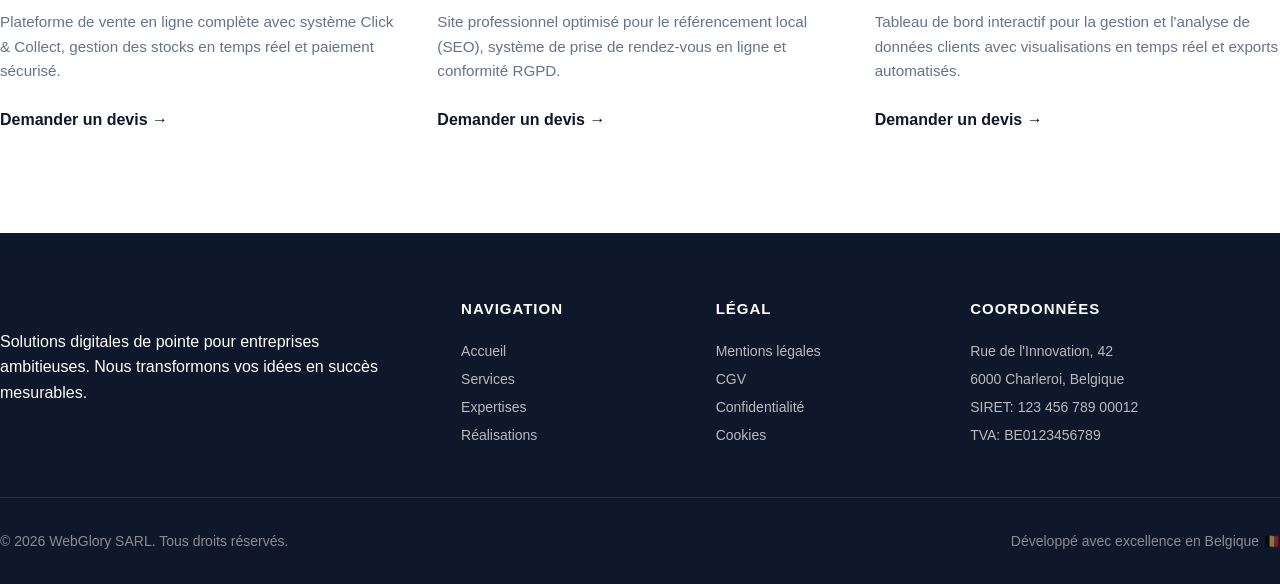
==== commit 62f6d109: "Update index.html" ====
--- a/index.html
+++ b/index.html
@@ -6,347 +6,164 @@
     <title>WebGlory - Agence Web Premium | Solutions Digitales sur Mesure</title>
     <meta name="description" content="WebGlory accompagne les entreprises dans leur transformation digitale. Création de sites web, e-commerce et applications métier sur mesure.">
     
-    <!-- Favicon de qualité -->
-    <link rel="icon" type="image/png" sizes="32x32" href="[data-uri]">
+    <link rel="icon" type="image/png" sizes="32x32" href="logo.png">
     
     <link rel="preconnect" href="https://fonts.googleapis.com">
     <link rel="preconnect" href="https://fonts.gstatic.com" crossorigin>
-    <link href="https://fonts.googleapis.com/css2?family=Inter:wght@300;400;500;600;700;800&display=swap" rel="stylesheet">
+    <link href="https://fonts.googleapis.com/css2?family=Plus+Jakarta+Sans:wght@400;500;600;700;800&family=Space+Grotesk:wght@500;700&display=swap" rel="stylesheet">
+    
     <link rel="stylesheet" href="style.css">
 </head>
 <body>
-    <!-- Navigation professionnelle -->
-    <nav class="navbar">
-        <div class="nav-container">
+
+    <header class="header">
+        <div class="header-container">
             <a href="#" class="logo">
-                <svg class="logo-svg" viewBox="0 0 50 50" fill="none" xmlns="http://www.w3.org/2000/svg">
-                    <rect width="50" height="50" rx="10" fill="#2563EB"/>
-                    <path d="M15 35L20 15H25L30 25L35 15H40L35 35H30L25 25L20 35H15Z" fill="white"/>
-                </svg>
-                <span class="logo-text">WebGlory</span>
+                <span class="logo-icon">W</span>
+                <span class="logo-text">Web<span>Glory</span></span>
             </a>
             
-            <div class="nav-menu">
-                <a href="#expertise" class="nav-link">Expertise</a>
-                <a href="#solutions" class="nav-link">Solutions</a>
-                <a href="#portfolio" class="nav-link">Références</a>
-                <a href="#contact" class="btn-primary-nav">Parlons de votre projet</a>
-            </div>
+            <nav class="nav-menu">
+                <a href="#services" class="nav-link">Services</a>
+                <a href="#expertises" class="nav-link">Stack Technique</a>
+                <a href="#portfolio" class="nav-link">Réalisations</a>
+                <a href="#contact" class="nav-link btn-secondary-sm">Nous contacter</a>
+                <button id="theme-toggle" class="theme-toggle" aria-label="Changer le thème">🌙</button>
+            </nav>
             
-            <button class="mobile-toggle" aria-label="Menu mobile">
+            <div class="mobile-toggle" id="mobile-toggle">
                 <span></span>
                 <span></span>
                 <span></span>
-            </button>
-        </div>
-    </nav>
-
-    <!-- Hero Section Premium -->
-    <header class="hero">
-        <div class="container">
-            <div class="hero-content">
-                <div class="hero-badge">🚀 Votre partenaire digital de confiance</div>
-                <h1 class="hero-title">
-                    Transformez votre vision<br>
-                    en <span class="gradient-text">succès digital</span>
-                </h1>
-                <p class="hero-subtitle">
-                    WebGlory accompagne les entreprises exigeantes dans la création de solutions web sur mesure. 
-                    De la conception à la réalisation, nous donnons vie à vos ambitions digitales.
-                </p>
-                <div class="hero-cta">
-                    <a href="#contact" class="btn-primary-large">
-                        Démarrer un projet
-                        <svg width="20" height="20" viewBox="0 0 20 20" fill="none">
-                            <path d="M4 10H16M16 10L10 4M16 10L10 16" stroke="currentColor" stroke-width="2" stroke-linecap="round" stroke-linejoin="round"/>
-                        </svg>
-                    </a>
-                    <a href="#portfolio" class="btn-secondary-large">Voir nos réalisations</a>
-                </div>
-                
-                <!-- Trust Indicators -->
-                <div class="trust-bar">
-                    <div class="trust-item">
-                        <span class="trust-number">50+</span>
-                        <span class="trust-label">Projets livrés</span>
-                    </div>
-                    <div class="trust-item">
-                        <span class="trust-number">98%</span>
-                        <span class="trust-label">Clients satisfaits</span>
-                    </div>
-                    <div class="trust-item">
-                        <span class="trust-number">24/7</span>
-                        <span class="trust-label">Support disponible</span>
-                    </div>
-                </div>
             </div>
         </div>
     </header>
 
-    <!-- Expertise Section -->
-    <section id="expertise" class="section-expertise">
-        <div class="container">
-            <div class="section-header">
-                <span class="section-label">Notre expertise</span>
-                <h2 class="section-title">Des solutions complètes pour votre croissance</h2>
-                <p class="section-subtitle">Nous maîtrisons l'ensemble de la chaîne de valeur digitale pour vous offrir un service clé en main.</p>
+    <section class="hero">
+        <div class="hero-container">
+            <div class="hero-badge">🚀 Agence Web Premium</div>
+            <h1 class="hero-title">Nous façonnons des <span>expériences digitales</span> d'exception</h1>
+            <p class="hero-subtitle">Design moderne, performances de pointe et technologies éprouvées pour propulser votre entreprise vers de nouveaux sommets.</p>
+            <div class="hero-cta">
+                <a href="#portfolio" class="btn-primary-large">Voir nos projets</a>
+                <a href="#contact" class="btn-secondary-large">Discuter de votre projet</a>
             </div>
             
-            <div class="expertise-grid">
-                <div class="expertise-card">
-                    <div class="expertise-icon">
-                        <svg width="40" height="40" viewBox="0 0 24 24" fill="none" stroke="currentColor" stroke-width="2">
-                            <path d="M21 16V8a2 2 0 0 0-1-1.73l-7-4a2 2 0 0 0-2 0l-7 4A2 2 0 0 0 3 8v8a2 2 0 0 0 1 1.73l7 4a2 2 0 0 0 2 0l7-4A2 2 0 0 0 21 16z"/>
-                            <polyline points="3.27 6.96 12 12.01 20.73 6.96"/>
-                            <line x1="12" y1="22.08" x2="12" y2="12"/>
-                        </svg>
-                    </div>
-                    <h3>Sites Vitrines Premium</h3>
-                    <p>Valorisez votre image de marque avec un site web élégant, performant et optimisé pour la conversion.</p>
-                    <ul class="expertise-features">
-                        <li>Design sur mesure</li>
-                        <li>SEO optimisé</li>
-                        <li>Performance maximale</li>
-                    </ul>
+            <div class="trust-bar">
+                <div class="trust-item">⭐ Évalué 5/5 par nos clients</div>
+                <div class="trust-item">🔒 Projets sécurisés & conformes</div>
+                <div class="trust-item">⚡ Optimisation SEO & Vitesse</div>
+            </div>
+        </div>
+    </section>
+
+    <section id="expertises" class="expertises" style="padding: 80px 0; background-color: var(--bg-secondary);">
+        <div class="section-container">
+            <div class="section-header" style="text-align: center; margin-bottom: 50px;">
+                <span class="section-tag">Expertises</span>
+                <h2 class="section-title">Un stack technique éprouvé</h2>
+                <p class="section-desc">Nous utilisons les meilleures technologies pour garantir scalabilité, performance et sécurité.</p>
+            </div>
+            
+            <div class="tech-logos-grid" style="display: flex; gap: 32px; justify-content: center; flex-wrap: wrap; margin-top: 20px;">
+                <div style="background: var(--bg-primary); padding: 24px; border-radius: var(--radius-md); box-shadow: var(--shadow-sm); display: flex; align-items: center; justify-content: center;">
+                    <img src="https://cdn.jsdelivr.net/gh/devicons/devicon@latest/icons/html5/html5-original.svg" alt="HTML5" width="60" height="60" />
                 </div>
-                
-                <div class="expertise-card featured">
-                    <div class="expertise-badge">Le plus demandé</div>
-                    <div class="expertise-icon">
-                        <svg width="40" height="40" viewBox="0 0 24 24" fill="none" stroke="currentColor" stroke-width="2">
-                            <circle cx="9" cy="21" r="1"/>
-                            <circle cx="20" cy="21" r="1"/>
-                            <path d="M1 1h4l2.68 13.39a2 2 0 0 0 2 1.61h9.72a2 2 0 0 0 2-1.61L23 6H6"/>
-                        </svg>
-                    </div>
-                    <h3>E-commerce Performant</h3>
-                    <p>Développez votre activité en ligne avec une plateforme e-commerce robuste, sécurisée et évolutive.</p>
-                    <ul class="expertise-features">
-                        <li>Gestion de catalogue</li>
-                        <li>Paiement sécurisé</li>
-                        <li>Analytics avancés</li>
-                    </ul>
+                <div style="background: var(--bg-primary); padding: 24px; border-radius: var(--radius-md); box-shadow: var(--shadow-sm); display: flex; align-items: center; justify-content: center;">
+                    <img src="https://cdn.jsdelivr.net/gh/devicons/devicon@latest/icons/css3/css3-original.svg" alt="CSS3" width="60" height="60" />
                 </div>
-                
-                <div class="expertise-card">
-                    <div class="expertise-icon">
-                        <svg width="40" height="40" viewBox="0 0 24 24" fill="none" stroke="currentColor" stroke-width="2">
-                            <rect x="2" y="3" width="20" height="14" rx="2"/>
-                            <line x1="8" y1="21" x2="16" y2="21"/>
-                            <line x1="12" y1="17" x2="12" y2="21"/>
-                        </svg>
-                    </div>
-                    <h3>Applications Web</h3>
-                    <p>Simplifiez vos processus métier avec des applications web sur mesure, intuitives et performantes.</p>
-                    <ul class="expertise-features">
-                        <li>Développement agile</li>
-                        <li>Interface intuitive</li>
-                        <li>Intégrations API</li>
-                    </ul>
+                <div style="background: var(--bg-primary); padding: 24px; border-radius: var(--radius-md); box-shadow: var(--shadow-sm); display: flex; align-items: center; justify-content: center;">
+                    <img src="https://cdn.jsdelivr.net/gh/devicons/devicon@latest/icons/javascript/javascript-original.svg" alt="JavaScript" width="60" height="60" />
+                </div>
+                <div style="background: var(--bg-primary); padding: 24px; border-radius: var(--radius-md); box-shadow: var(--shadow-sm); display: flex; align-items: center; justify-content: center;">
+                    <img src="https://cdn.jsdelivr.net/gh/devicons/devicon@latest/icons/react/react-original.svg" alt="React" width="60" height="60" />
+                </div>
+                <div style="background: var(--bg-primary); padding: 24px; border-radius: var(--radius-md); box-shadow: var(--shadow-sm); display: flex; align-items: center; justify-content: center;">
+                    <img src="https://cdn.jsdelivr.net/gh/devicons/devicon@latest/icons/nodejs/nodejs-original.svg" alt="Node.js" width="60" height="60" />
+                </div>
+                <div style="background: var(--bg-primary); padding: 24px; border-radius: var(--radius-md); box-shadow: var(--shadow-sm); display: flex; align-items: center; justify-content: center;">
+                    <img src="https://cdn.jsdelivr.net/gh/devicons/devicon@latest/icons/python/python-original.svg" alt="Python" width="60" height="60" />
+                </div>
+                <div style="background: var(--bg-primary); padding: 24px; border-radius: var(--radius-md); box-shadow: var(--shadow-sm); display: flex; align-items: center; justify-content: center;">
+                    <img src="https://cdn.jsdelivr.net/gh/devicons/devicon@latest/icons/nextjs/nextjs-original.svg" alt="Next.js" width="60" height="60" />
                 </div>
             </div>
         </div>
     </section>
 
-    <!-- Technologies Section -->
-    <section class="section-tech">
-        <div class="container">
-            <div class="section-header centered">
-                <span class="section-label">Technologies</span>
-                <h2 class="section-title">Un stack technique éprouvé</h2>
-                <p class="section-subtitle">Nous utilisons les technologies les plus fiables pour garantir performance, sécurité et évolutivité.</p>
-                <div class="logos-container" style="display: flex; gap: 20px; justify-content: center; flex-wrap: wrap; margin-top: 20px;">
-        <img src="https://cdn.jsdelivr.net/gh/devicons/devicon@latest/icons/html5/html5-original.svg" alt="HTML" width="60" height="60" />
-        <img src="https://cdn.jsdelivr.net/gh/devicons/devicon@latest/icons/css3/css3-original.svg" alt="CSS" width="60" height="60" />
-        <img src="https://cdn.jsdelivr.net/gh/devicons/devicon@latest/icons/javascript/javascript-original.svg" alt="JavaScript" width="60" height="60" />
-        <img src="https://cdn.jsdelivr.net/gh/devicons/devicon@latest/icons/react/react-original.svg" alt="React" width="60" height="60" />
-        <img src="https://cdn.jsdelivr.net/gh/devicons/devicon@latest/icons/nodejs/nodejs-original.svg" alt="Node.js" width="60" height="60" />
-        <img src="https://cdn.jsdelivr.net/gh/devicons/devicon@latest/icons/python/python-original.svg" alt="Python" width="60" height="60" />
-        <img src="https://cdn.jsdelivr.net/gh/devicons/devicon@latest/icons/nextjs/nextjs-original.svg" alt="Next.js" width="60" height="60" />
-    </div>
+    <section id="portfolio" class="portfolio">
+        <div class="section-container">
+            <div class="section-header">
+                <span class="section-tag">Portfolio</span>
+                <h2 class="section-title">Nos réalisations</h2>
+                <p class="section-desc">Découvrez nos projets récents développés avec passion et précision pour nos clients partenaires.</p>
             </div>
             
-            <div class="tech-grid" id="tech-grid"></div>
-        </div>
-    </section>
+            <div class="portfolio-grid" id="portfolio-grid">
+                <div class="project-card">
+                    <div class="project-image-wrapper">
+                        <img src="logo.png" alt="Projet Boucherie" class="project-image">
+                    </div>
+                    <div class="project-content">
+                        <span class="project-category">E-commerce</span>
+                        <h3 class="project-title">Boucherie du Terroir</h3>
+                        <p class="project-description">Plateforme de vente en ligne complète avec système Click & Collect et gestion des stocks en temps réel.</p>
+                        <a href="projects/projet-1/index.html" class="project-link">Voir le site <span>→</span></a>
+                    </div>
+                </div>
 
-    <!-- Portfolio Section -->
-    <section id="portfolio" class="section-portfolio">
-        <div class="container">
-            <div class="section-header">
-                <span class="section-label">Nos réalisations</span>
-                <h2 class="section-title">Projets qui parlent pour nous</h2>
-                <p class="section-subtitle">Découvrez comment nous avons aidé nos clients à atteindre leurs objectifs digitaux.</p>
-            </div>
-            
-            <div class="portfolio-grid" id="portfolio-grid"></div>
-        </div>
-    </section>
+                <div class="project-card">
+                    <div class="project-image-wrapper">
+                        <img src="logo.png" alt="Projet Médical" class="project-image">
+                    </div>
+                    <div class="project-content">
+                        <span class="project-category">Site Vitrine</span>
+                        <h3 class="project-title">Cabinet Médical</h3>
+                        <p class="project-description">Site professionnel optimisé pour le référencement local (SEO), système de prise de rendez-vous en ligne.</p>
+                        <a href="projects/projet-2/index.html" class="project-link">Voir le site <span>→</span></a>
+                    </div>
+                </div>
 
-    <!-- Process Section -->
-    <section class="section-process">
-        <div class="container">
-            <div class="section-header centered">
-                <span class="section-label">Notre méthode</span>
-                <h2 class="section-title">Un accompagnement de bout en bout</h2>
-            </div>
-            
-            <div class="process-timeline">
-                <div class="process-step">
-                    <div class="process-number">01</div>
-                    <h3>Découverte</h3>
-                    <p>Analyse de vos besoins, objectifs et contraintes pour définir la meilleure stratégie.</p>
-                </div>
-                <div class="process-step">
-                    <div class="process-number">02</div>
-                    <h3>Conception</h3>
-                    <p>Design et maquettage en collaboration avec vous pour valider l'expérience utilisateur.</p>
-                </div>
-                <div class="process-step">
-                    <div class="process-number">03</div>
-                    <h3>Développement</h3>
-                    <p>Réalisation technique avec des sprints réguliers pour suivre l'avancement du projet.</p>
-                </div>
-                <div class="process-step">
-                    <div class="process-number">04</div>
-                    <h3>Lancement & Suivi</h3>
-                    <p>Mise en ligne, formation et accompagnement post-lancement pour garantir votre succès.</p>
+                <div class="project-card">
+                    <div class="project-image-wrapper">
+                        <img src="logo.png" alt="Projet SaaS" class="project-image">
+                    </div>
+                    <div class="project-content">
+                        <span class="project-category">Application Web</span>
+                        <h3 class="project-title">SaaS Analytics Pro</h3>
+                        <p class="project-description">Tableau de bord interactif pour l'analyse de données en temps réel et la génération de rapports d'activité.</p>
+                        <a href="projects/projet-3/index.html" class="project-link">Voir le site <span>→</span></a>
+                    </div>
                 </div>
             </div>
         </div>
     </section>
 
-    <!-- Contact Section -->
-    <section id="contact" class="section-contact">
-        <div class="container">
-            <div class="contact-wrapper">
-                <div class="contact-info">
-                    <span class="section-label">Contact</span>
-                    <h2 class="section-title">Prêt à démarrer<br>votre projet ?</h2>
-                    <p class="contact-description">
-                        Échangeons sur vos besoins et construisons ensemble la solution qui propulsera votre entreprise.
-                    </p>
-                    
-                    <div class="contact-methods">
-                        <a href="tel:+32470123456" class="contact-method">
-                            <svg width="24" height="24" viewBox="0 0 24 24" fill="none" stroke="currentColor" stroke-width="2">
-                                <path d="M22 16.92v3a2 2 0 0 1-2.18 2 19.79 19.79 0 0 1-8.63-3.07 19.5 19.5 0 0 1-6-6 19.79 19.79 0 0 1-3.07-8.67A2 2 0 0 1 4.11 2h3a2 2 0 0 1 2 1.72 12.84 12.84 0 0 0 .7 2.81 2 2 0 0 1-.45 2.11L8.09 9.91a16 16 0 0 0 6 6l1.27-1.27a2 2 0 0 1 2.11-.45 12.84 12.84 0 0 0 2.81.7A2 2 0 0 1 22 16.92z"/>
-                            </svg>
-                            <div>
-                                <span class="method-label">Téléphone</span>
-                                <span class="method-value">+32 470 12 34 56</span>
-                            </div>
-                        </a>
-                        
-                        <a href="mailto:contact@webglory.be" class="contact-method">
-                            <svg width="24" height="24" viewBox="0 0 24 24" fill="none" stroke="currentColor" stroke-width="2">
-                                <path d="M4 4h16c1.1 0 2 .9 2 2v12c0 1.1-.9 2-2 2H4c-1.1 0-2-.9-2-2V6c0-1.1.9-2 2-2z"/>
-                                <polyline points="22,6 12,13 2,6"/>
-                            </svg>
-                            <div>
-                                <span class="method-label">Email</span>
-                                <span class="method-value">contact@webglory.be</span>
-                            </div>
-                        </a>
-                        
-                        <a href="https://wa.me/32470123456" target="_blank" class="contact-method whatsapp">
-                            <svg width="24" height="24" viewBox="0 0 24 24" fill="currentColor">
-                                <path d="M17.472 14.382c-.297-.149-1.758-.867-2.03-.967-.273-.099-.471-.148-.67.15-.197.297-.767.966-.94 1.164-.173.199-.347.223-.644.075-.297-.15-1.255-.463-2.39-1.475-.883-.788-1.48-1.761-1.653-2.059-.173-.297-.018-.458.13-.606.134-.133.298-.347.446-.52.149-.174.198-.298.298-.497.099-.198.05-.371-.025-.52-.075-.149-.669-1.612-.916-2.207-.242-.579-.487-.5-.669-.51-.173-.008-.371-.01-.57-.01-.198 0-.52.074-.792.372-.272.297-1.04 1.016-1.04 2.479 0 1.462 1.065 2.875 1.213 3.074.149.198 2.096 3.2 5.077 4.487.709.306 1.262.489 1.694.625.712.227 1.36.195 1.871.118.571-.085 1.758-.719 2.006-1.413.248-.694.248-1.289.173-1.413-.074-.124-.272-.198-.57-.347m-5.421 7.403h-.004a9.87 9.87 0 01-5.031-1.378l-.361-.214-3.741.982.998-3.648-.235-.374a9.86 9.86 0 01-1.51-5.26c.001-5.45 4.436-9.884 9.888-9.884 2.64 0 5.122 1.03 6.988 2.898a9.825 9.825 0 012.893 6.994c-.003 5.45-4.437 9.884-9.885 9.884m8.413-18.297A11.815 11.815 0 0012.05 0C5.495 0 .16 5.335.157 11.892c0 2.096.547 4.142 1.588 5.945L.057 24l6.305-1.654a11.882 11.882 0 005.683 1.448h.005c6.554 0 11.89-5.335 11.893-11.893a11.821 11.821 0 00-3.48-8.413z"/>
-                            </svg>
-                            <div>
-                                <span class="method-label">WhatsApp</span>
-                                <span class="method-value">Chat direct</span>
-                            </div>
-                        </a>
-                    </div>
-                </div>
-                
-                <div class="contact-form-wrapper">
-                    <form id="contact-form" class="contact-form">
-                        <div class="form-row">
-                            <div class="form-group">
-                                <label for="name">Nom complet *</label>
-                                <input type="text" id="name" name="name" required>
-                            </div>
-                            <div class="form-group">
-                                <label for="company">Entreprise *</label>
-                                <input type="text" id="company" name="company" required>
-                            </div>
-                        </div>
-                        
-                        <div class="form-row">
-                            <div class="form-group">
-                                <label for="email">Email professionnel *</label>
-                                <input type="email" id="email" name="email" required>
-                            </div>
-                            <div class="form-group">
-                                <label for="phone">Téléphone</label>
-                                <input type="tel" id="phone" name="phone">
-                            </div>
-                        </div>
-                        
-                        <div class="form-group">
-                            <label for="budget">Budget estimé</label>
-                            <select id="budget" name="budget">
-                                <option value="">Sélectionnez une fourchette</option>
-                                <option value="5k-10k">5 000€ - 10 000€</option>
-                                <option value="10k-25k">10 000€ - 25 000€</option>
-                                <option value="25k-50k">25 000€ - 50 000€</option>
-                                <option value="50k+">50 000€+</option>
-                            </select>
-                        </div>
-                        
-                        <div class="form-group">
-                            <label for="message">Décrivez votre projet *</label>
-                            <textarea id="message" name="message" rows="5" required></textarea>
-                        </div>
-                        
-                        <button type="submit" class="btn-primary-large full-width">
-                            Envoyer ma demande
-                            <svg width="20" height="20" viewBox="0 0 20 20" fill="none">
-                                <path d="M4 10H16M16 10L10 4M16 10L10 16" stroke="currentColor" stroke-width="2" stroke-linecap="round" stroke-linejoin="round"/>
-                            </svg>
-                        </button>
-                        
-                        <p class="form-privacy">
-                            En soumettant ce formulaire, vous acceptez notre 
-                            <a href="#mentions-legales">politique de confidentialité</a>.
-                        </p>
-                    </form>
-                </div>
-            </div>
-        </div>
-    </section>
-
-    <!-- Footer -->
     <footer class="footer">
-        <div class="container">
+        <div class="footer-container">
             <div class="footer-main">
-                <div class="footer-column">
-                    <div class="footer-logo">
-                        <svg class="logo-svg" viewBox="0 0 50 50" fill="none" xmlns="http://www.w3.org/2000/svg">
-                            <rect width="50" height="50" rx="10" fill="#2563EB"/>
-                            <path d="M15 35L20 15H25L30 25L35 15H40L35 35H30L25 25L20 35H15Z" fill="white"/>
-                        </svg>
-                        <span class="logo-text">WebGlory</span>
-                    </div>
-                    <p class="footer-tagline">Votre partenaire digital de confiance depuis 2020.</p>
+                <div class="footer-brand">
+                    <a href="#" class="logo">
+                        <span class="logo-icon">W</span>
+                        <span class="logo-text">Web<span>Glory</span></span>
+                    </a>
+                    <p class="footer-about">Solutions digitales de pointe pour entreprises ambitieuses. Nous transformons vos idées en succès mesurables.</p>
                 </div>
                 
                 <div class="footer-column">
                     <h4>Navigation</h4>
-                    <a href="#expertise">Expertise</a>
-                    <a href="#solutions">Solutions</a>
-                    <a href="#portfolio">Références</a>
-                    <a href="#contact">Contact</a>
+                    <a href="#">Accueil</a>
+                    <a href="#services">Services</a>
+                    <a href="#expertises">Expertises</a>
+                    <a href="#portfolio">Réalisations</a>
                 </div>
                 
                 <div class="footer-column">
                     <h4>Légal</h4>
-                    <a href="#mentions-legales">Mentions légales</a>
-                    <a href="#cgv">CGV</a>
-                    <a href="#confidentialite">Confidentialité</a>
-                    <a href="#cookies">Cookies</a>
+                    <a href="mentions-legales.html">Mentions légales</a>
+                    <a href="cgv.html">CGV</a>
+                    <a href="confidentialite.html">Confidentialité</a>
+                    <a href="cookies.html">Cookies</a>
                 </div>
                 
                 <div class="footer-column">
@@ -363,21 +180,6 @@
         </div>
     </footer>
 
-    <!-- Modal Technologies -->
-    <div id="tech-modal" class="modal">
-        <div class="modal-content">
-            <button class="modal-close">&times;</button>
-            <div class="modal-header">
-                <img id="modal-tech-icon" src="" alt="" class="modal-tech-icon">
-                <h3 id="modal-tech-title"></h3>
-            </div>
-            <div class="modal-body">
-                <p id="modal-tech-description"></p>
-                <div class="modal-use-cases" id="modal-tech-uses"></div>
-            </div>
-        </div>
-    </div>
-
     <script src="script.js"></script>
 </body>
 </html>
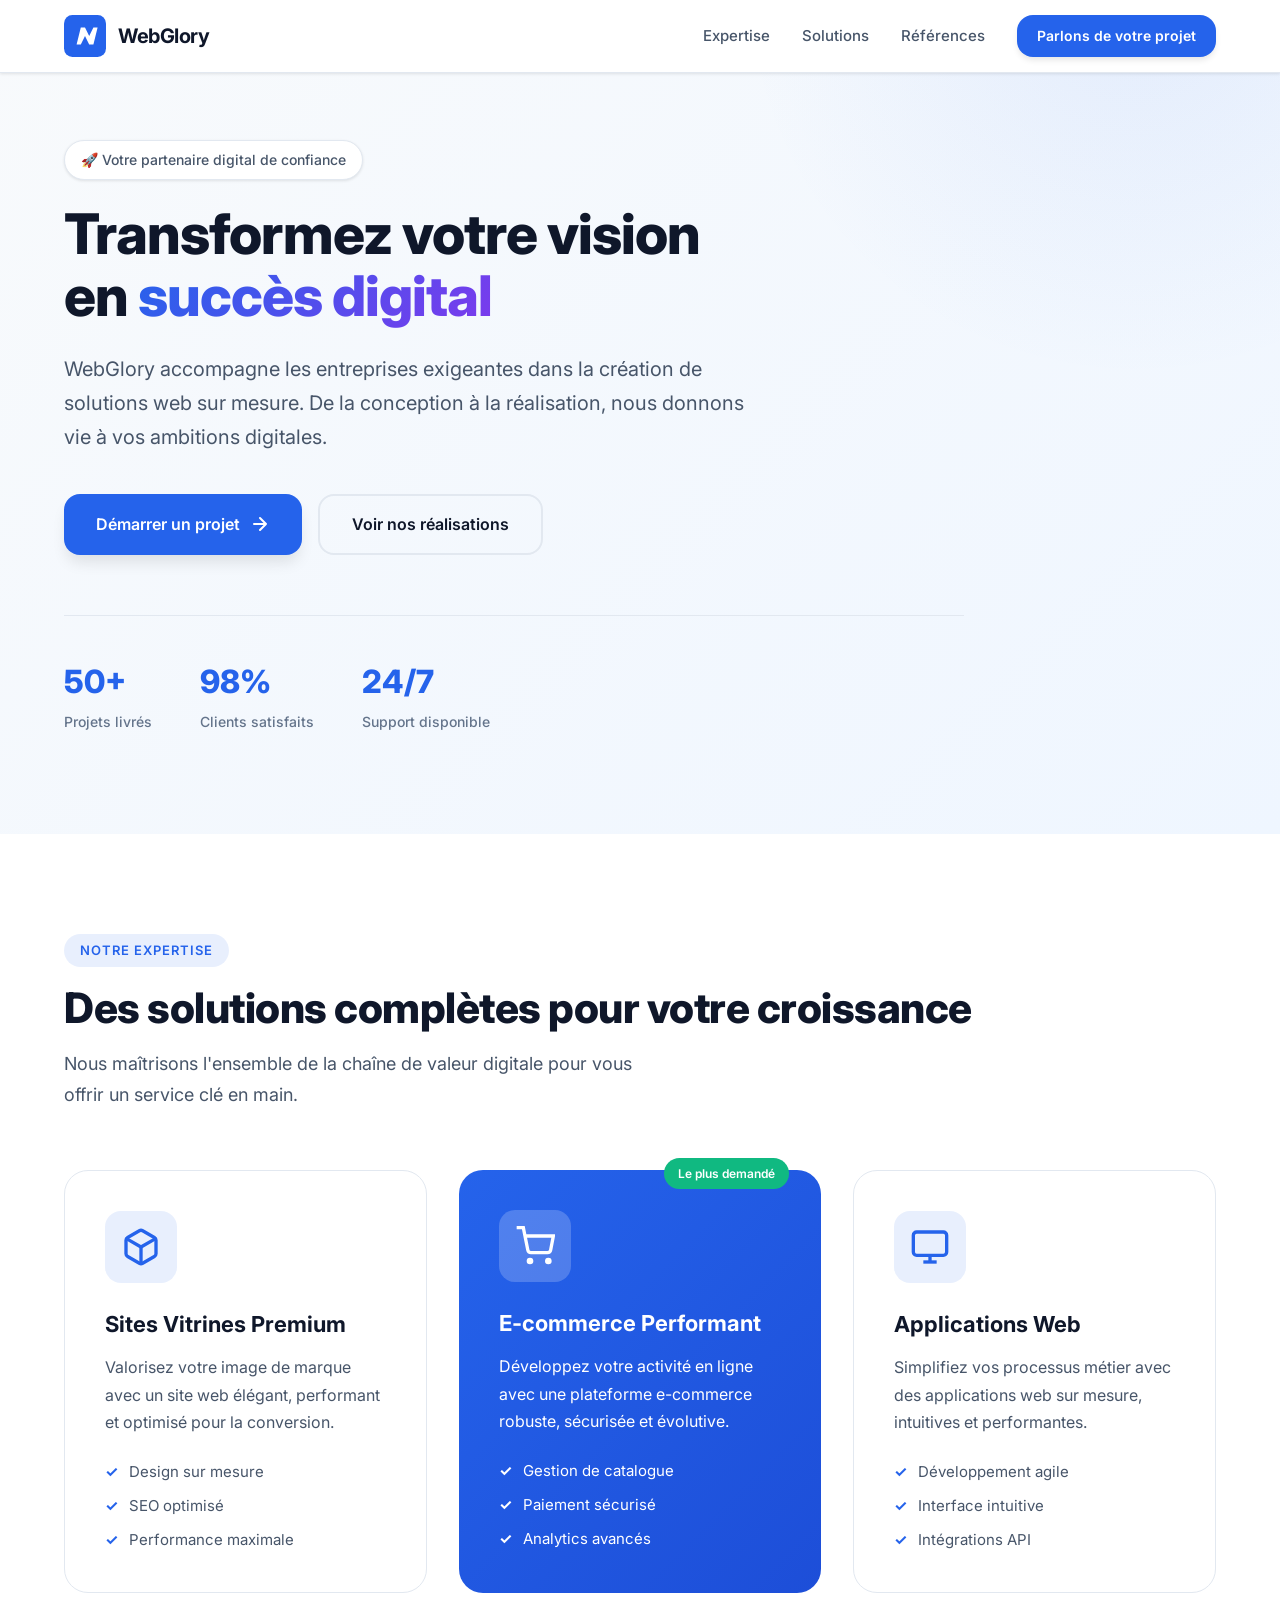
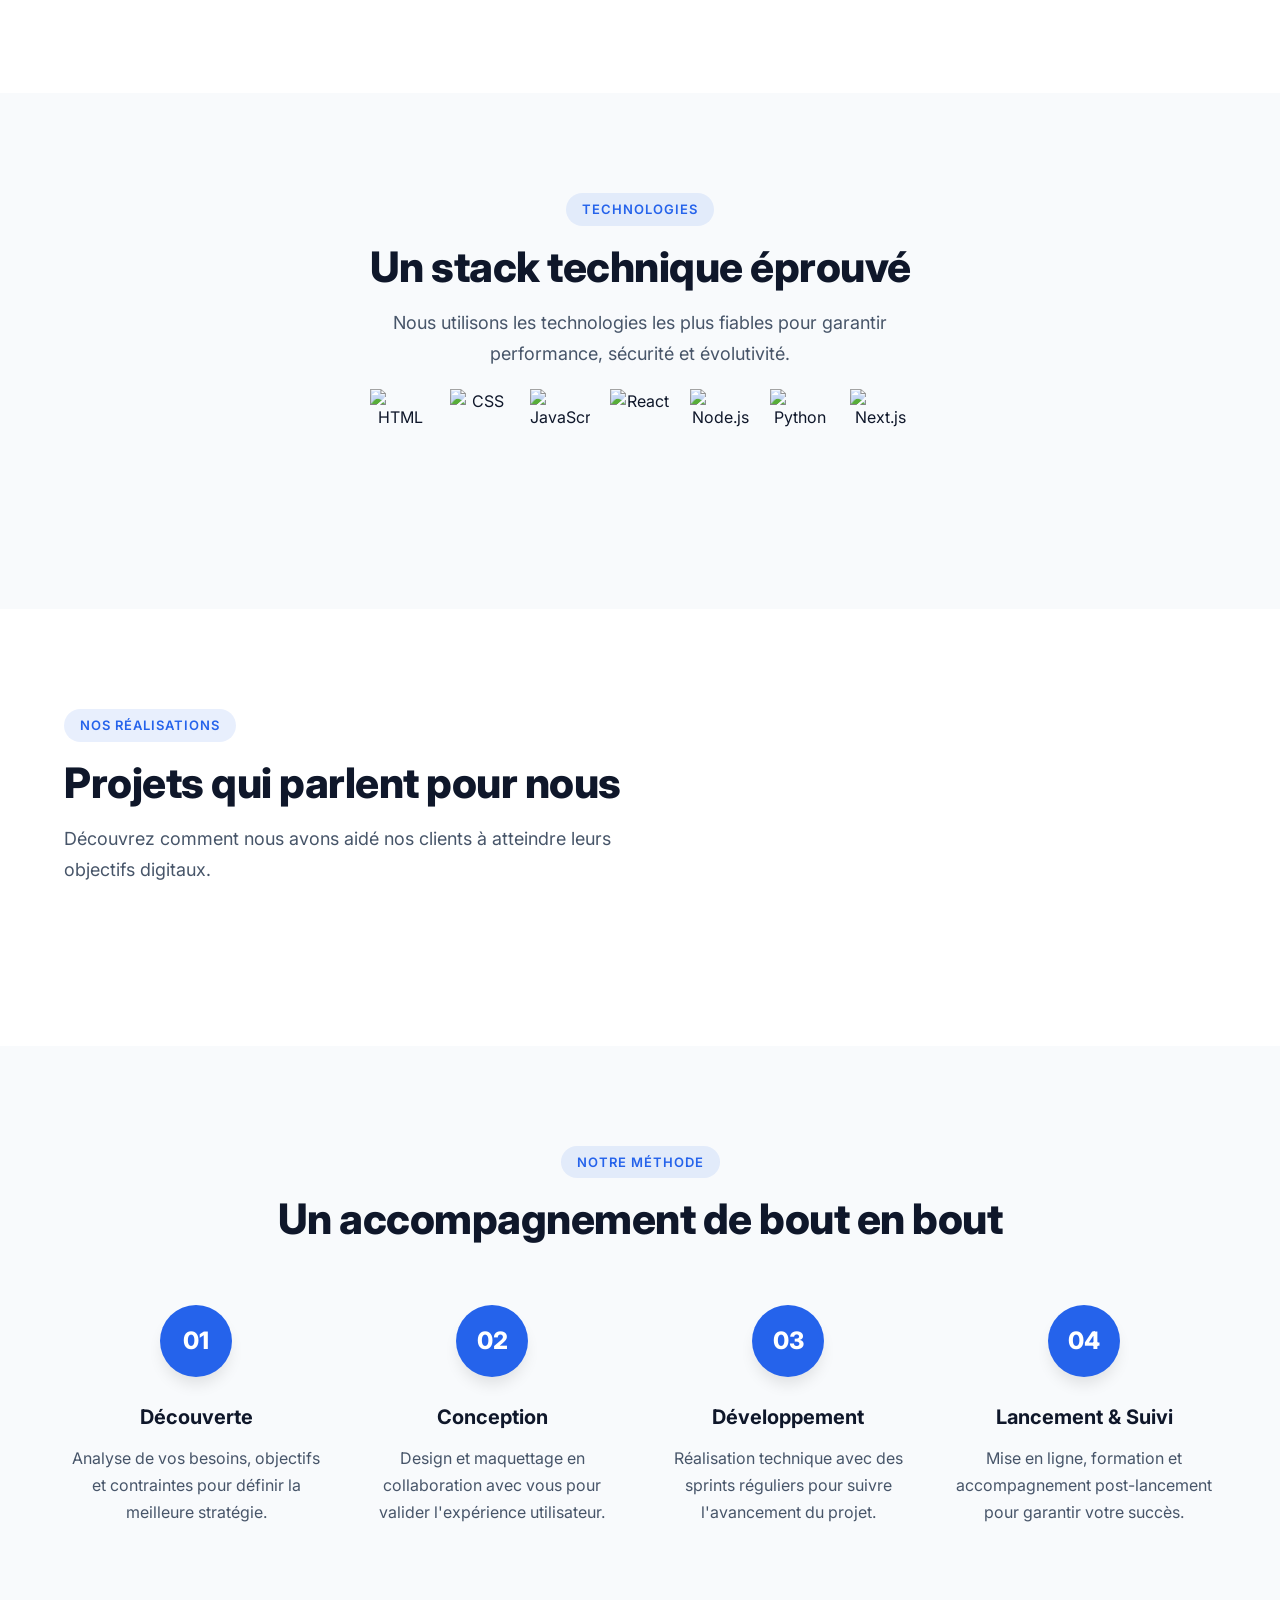
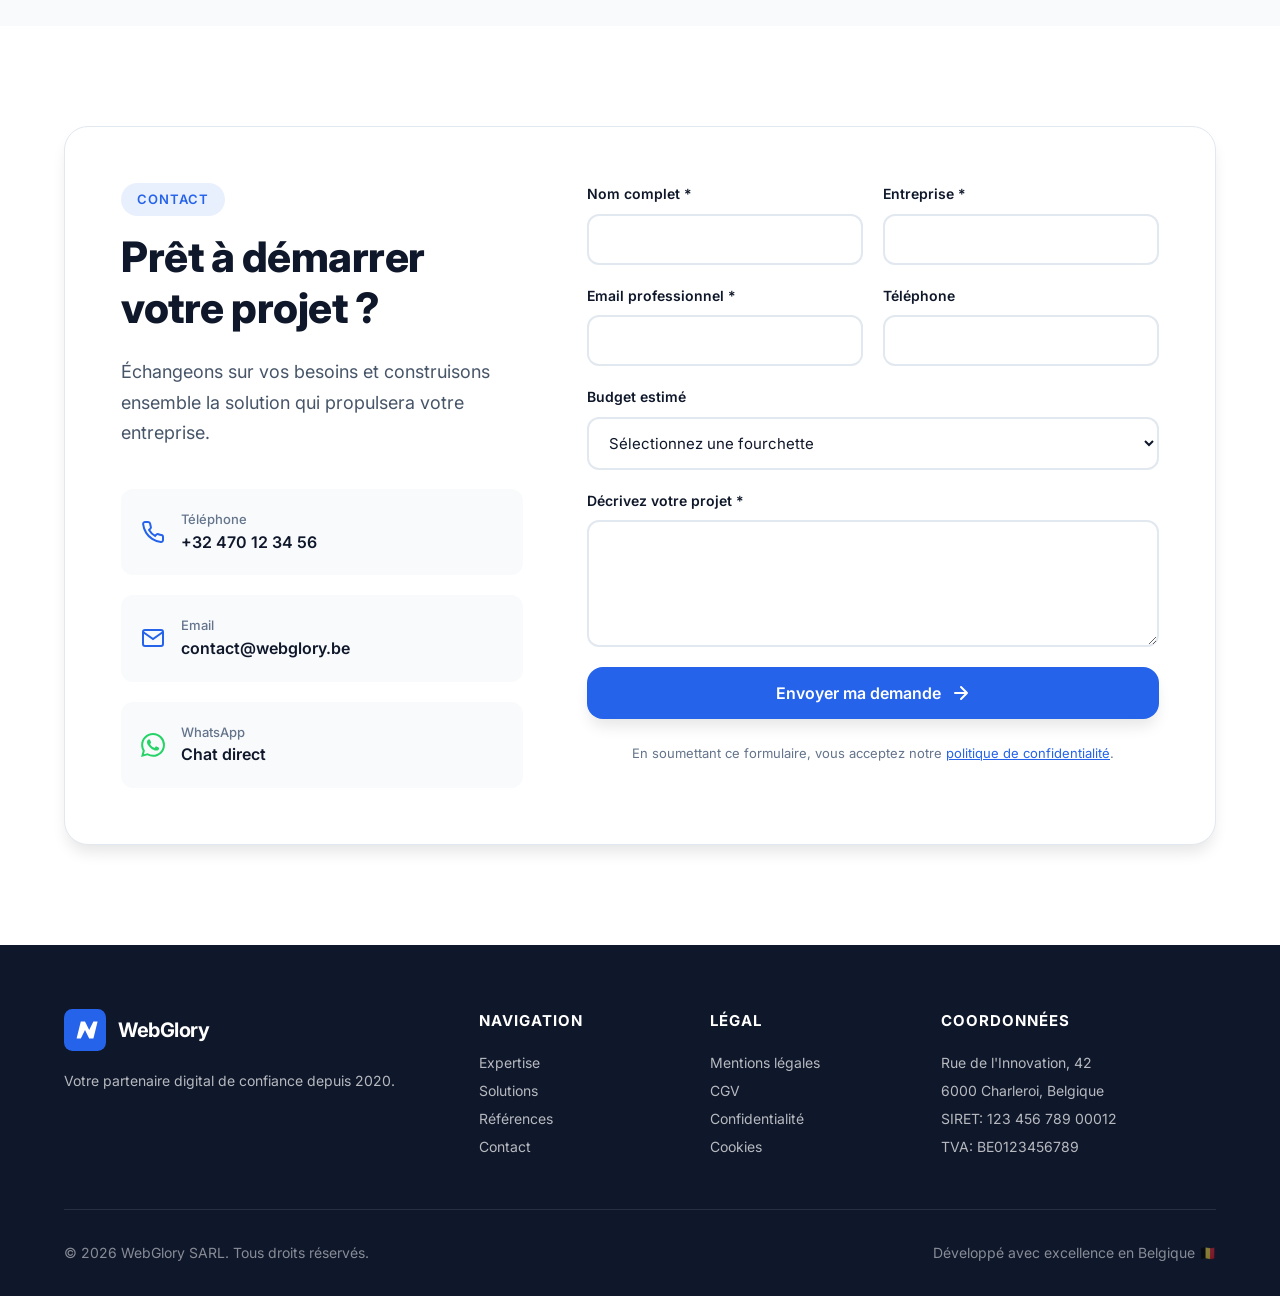
==== commit 4dd8c814: "Update index.html" ====
--- a/index.html
+++ b/index.html
@@ -6,164 +6,347 @@
     <title>WebGlory - Agence Web Premium | Solutions Digitales sur Mesure</title>
     <meta name="description" content="WebGlory accompagne les entreprises dans leur transformation digitale. Création de sites web, e-commerce et applications métier sur mesure.">
     
-    <link rel="icon" type="image/png" sizes="32x32" href="logo.png">
+    <!-- Favicon de qualité -->
+    <link rel="icon" type="image/png" sizes="32x32" href="[data-uri]">
     
     <link rel="preconnect" href="https://fonts.googleapis.com">
     <link rel="preconnect" href="https://fonts.gstatic.com" crossorigin>
-    <link href="https://fonts.googleapis.com/css2?family=Plus+Jakarta+Sans:wght@400;500;600;700;800&family=Space+Grotesk:wght@500;700&display=swap" rel="stylesheet">
-    
+    <link href="https://fonts.googleapis.com/css2?family=Inter:wght@300;400;500;600;700;800&display=swap" rel="stylesheet">
     <link rel="stylesheet" href="style.css">
 </head>
 <body>
-
-    <header class="header">
-        <div class="header-container">
+    <!-- Navigation professionnelle -->
+    <nav class="navbar">
+        <div class="nav-container">
             <a href="#" class="logo">
-                <span class="logo-icon">W</span>
-                <span class="logo-text">Web<span>Glory</span></span>
+                <svg class="logo-svg" viewBox="0 0 50 50" fill="none" xmlns="http://www.w3.org/2000/svg">
+                    <rect width="50" height="50" rx="10" fill="#2563EB"/>
+                    <path d="M15 35L20 15H25L30 25L35 15H40L35 35H30L25 25L20 35H15Z" fill="white"/>
+                </svg>
+                <span class="logo-text">WebGlory</span>
             </a>
             
-            <nav class="nav-menu">
-                <a href="#services" class="nav-link">Services</a>
-                <a href="#expertises" class="nav-link">Stack Technique</a>
-                <a href="#portfolio" class="nav-link">Réalisations</a>
-                <a href="#contact" class="nav-link btn-secondary-sm">Nous contacter</a>
-                <button id="theme-toggle" class="theme-toggle" aria-label="Changer le thème">🌙</button>
-            </nav>
-            
-            <div class="mobile-toggle" id="mobile-toggle">
+            <div class="nav-menu">
+                <a href="#expertise" class="nav-link">Expertise</a>
+                <a href="#solutions" class="nav-link">Solutions</a>
+                <a href="#portfolio" class="nav-link">Références</a>
+                <a href="#contact" class="btn-primary-nav">Parlons de votre projet</a>
+            </div>
+            
+            <button class="mobile-toggle" aria-label="Menu mobile">
                 <span></span>
                 <span></span>
                 <span></span>
+            </button>
+        </div>
+    </nav>
+
+    <!-- Hero Section Premium -->
+    <header class="hero">
+        <div class="container">
+            <div class="hero-content">
+                <div class="hero-badge">🚀 Votre partenaire digital de confiance</div>
+                <h1 class="hero-title">
+                    Transformez votre vision<br>
+                    en <span class="gradient-text">succès digital</span>
+                </h1>
+                <p class="hero-subtitle">
+                    WebGlory accompagne les entreprises exigeantes dans la création de solutions web sur mesure. 
+                    De la conception à la réalisation, nous donnons vie à vos ambitions digitales.
+                </p>
+                <div class="hero-cta">
+                    <a href="#contact" class="btn-primary-large">
+                        Démarrer un projet
+                        <svg width="20" height="20" viewBox="0 0 20 20" fill="none">
+                            <path d="M4 10H16M16 10L10 4M16 10L10 16" stroke="currentColor" stroke-width="2" stroke-linecap="round" stroke-linejoin="round"/>
+                        </svg>
+                    </a>
+                    <a href="#portfolio" class="btn-secondary-large">Voir nos réalisations</a>
+                </div>
+                
+                <!-- Trust Indicators -->
+                <div class="trust-bar">
+                    <div class="trust-item">
+                        <span class="trust-number">50+</span>
+                        <span class="trust-label">Projets livrés</span>
+                    </div>
+                    <div class="trust-item">
+                        <span class="trust-number">98%</span>
+                        <span class="trust-label">Clients satisfaits</span>
+                    </div>
+                    <div class="trust-item">
+                        <span class="trust-number">24/7</span>
+                        <span class="trust-label">Support disponible</span>
+                    </div>
+                </div>
             </div>
         </div>
     </header>
 
-    <section class="hero">
-        <div class="hero-container">
-            <div class="hero-badge">🚀 Agence Web Premium</div>
-            <h1 class="hero-title">Nous façonnons des <span>expériences digitales</span> d'exception</h1>
-            <p class="hero-subtitle">Design moderne, performances de pointe et technologies éprouvées pour propulser votre entreprise vers de nouveaux sommets.</p>
-            <div class="hero-cta">
-                <a href="#portfolio" class="btn-primary-large">Voir nos projets</a>
-                <a href="#contact" class="btn-secondary-large">Discuter de votre projet</a>
-            </div>
-            
-            <div class="trust-bar">
-                <div class="trust-item">⭐ Évalué 5/5 par nos clients</div>
-                <div class="trust-item">🔒 Projets sécurisés & conformes</div>
-                <div class="trust-item">⚡ Optimisation SEO & Vitesse</div>
-            </div>
-        </div>
-    </section>
-
-    <section id="expertises" class="expertises" style="padding: 80px 0; background-color: var(--bg-secondary);">
-        <div class="section-container">
-            <div class="section-header" style="text-align: center; margin-bottom: 50px;">
-                <span class="section-tag">Expertises</span>
+    <!-- Expertise Section -->
+    <section id="expertise" class="section-expertise">
+        <div class="container">
+            <div class="section-header">
+                <span class="section-label">Notre expertise</span>
+                <h2 class="section-title">Des solutions complètes pour votre croissance</h2>
+                <p class="section-subtitle">Nous maîtrisons l'ensemble de la chaîne de valeur digitale pour vous offrir un service clé en main.</p>
+            </div>
+            
+            <div class="expertise-grid">
+                <div class="expertise-card">
+                    <div class="expertise-icon">
+                        <svg width="40" height="40" viewBox="0 0 24 24" fill="none" stroke="currentColor" stroke-width="2">
+                            <path d="M21 16V8a2 2 0 0 0-1-1.73l-7-4a2 2 0 0 0-2 0l-7 4A2 2 0 0 0 3 8v8a2 2 0 0 0 1 1.73l7 4a2 2 0 0 0 2 0l7-4A2 2 0 0 0 21 16z"/>
+                            <polyline points="3.27 6.96 12 12.01 20.73 6.96"/>
+                            <line x1="12" y1="22.08" x2="12" y2="12"/>
+                        </svg>
+                    </div>
+                    <h3>Sites Vitrines Premium</h3>
+                    <p>Valorisez votre image de marque avec un site web élégant, performant et optimisé pour la conversion.</p>
+                    <ul class="expertise-features">
+                        <li>Design sur mesure</li>
+                        <li>SEO optimisé</li>
+                        <li>Performance maximale</li>
+                    </ul>
+                </div>
+                
+                <div class="expertise-card featured">
+                    <div class="expertise-badge">Le plus demandé</div>
+                    <div class="expertise-icon">
+                        <svg width="40" height="40" viewBox="0 0 24 24" fill="none" stroke="currentColor" stroke-width="2">
+                            <circle cx="9" cy="21" r="1"/>
+                            <circle cx="20" cy="21" r="1"/>
+                            <path d="M1 1h4l2.68 13.39a2 2 0 0 0 2 1.61h9.72a2 2 0 0 0 2-1.61L23 6H6"/>
+                        </svg>
+                    </div>
+                    <h3>E-commerce Performant</h3>
+                    <p>Développez votre activité en ligne avec une plateforme e-commerce robuste, sécurisée et évolutive.</p>
+                    <ul class="expertise-features">
+                        <li>Gestion de catalogue</li>
+                        <li>Paiement sécurisé</li>
+                        <li>Analytics avancés</li>
+                    </ul>
+                </div>
+                
+                <div class="expertise-card">
+                    <div class="expertise-icon">
+                        <svg width="40" height="40" viewBox="0 0 24 24" fill="none" stroke="currentColor" stroke-width="2">
+                            <rect x="2" y="3" width="20" height="14" rx="2"/>
+                            <line x1="8" y1="21" x2="16" y2="21"/>
+                            <line x1="12" y1="17" x2="12" y2="21"/>
+                        </svg>
+                    </div>
+                    <h3>Applications Web</h3>
+                    <p>Simplifiez vos processus métier avec des applications web sur mesure, intuitives et performantes.</p>
+                    <ul class="expertise-features">
+                        <li>Développement agile</li>
+                        <li>Interface intuitive</li>
+                        <li>Intégrations API</li>
+                    </ul>
+                </div>
+            </div>
+        </div>
+    </section>
+
+    <!-- Technologies Section -->
+    <section class="section-tech">
+        <div class="container">
+            <div class="section-header centered">
+                <span class="section-label">Technologies</span>
                 <h2 class="section-title">Un stack technique éprouvé</h2>
-                <p class="section-desc">Nous utilisons les meilleures technologies pour garantir scalabilité, performance et sécurité.</p>
-            </div>
-            
-            <div class="tech-logos-grid" style="display: flex; gap: 32px; justify-content: center; flex-wrap: wrap; margin-top: 20px;">
-                <div style="background: var(--bg-primary); padding: 24px; border-radius: var(--radius-md); box-shadow: var(--shadow-sm); display: flex; align-items: center; justify-content: center;">
-                    <img src="https://cdn.jsdelivr.net/gh/devicons/devicon@latest/icons/html5/html5-original.svg" alt="HTML5" width="60" height="60" />
-                </div>
-                <div style="background: var(--bg-primary); padding: 24px; border-radius: var(--radius-md); box-shadow: var(--shadow-sm); display: flex; align-items: center; justify-content: center;">
-                    <img src="https://cdn.jsdelivr.net/gh/devicons/devicon@latest/icons/css3/css3-original.svg" alt="CSS3" width="60" height="60" />
-                </div>
-                <div style="background: var(--bg-primary); padding: 24px; border-radius: var(--radius-md); box-shadow: var(--shadow-sm); display: flex; align-items: center; justify-content: center;">
-                    <img src="https://cdn.jsdelivr.net/gh/devicons/devicon@latest/icons/javascript/javascript-original.svg" alt="JavaScript" width="60" height="60" />
-                </div>
-                <div style="background: var(--bg-primary); padding: 24px; border-radius: var(--radius-md); box-shadow: var(--shadow-sm); display: flex; align-items: center; justify-content: center;">
-                    <img src="https://cdn.jsdelivr.net/gh/devicons/devicon@latest/icons/react/react-original.svg" alt="React" width="60" height="60" />
-                </div>
-                <div style="background: var(--bg-primary); padding: 24px; border-radius: var(--radius-md); box-shadow: var(--shadow-sm); display: flex; align-items: center; justify-content: center;">
-                    <img src="https://cdn.jsdelivr.net/gh/devicons/devicon@latest/icons/nodejs/nodejs-original.svg" alt="Node.js" width="60" height="60" />
-                </div>
-                <div style="background: var(--bg-primary); padding: 24px; border-radius: var(--radius-md); box-shadow: var(--shadow-sm); display: flex; align-items: center; justify-content: center;">
-                    <img src="https://cdn.jsdelivr.net/gh/devicons/devicon@latest/icons/python/python-original.svg" alt="Python" width="60" height="60" />
-                </div>
-                <div style="background: var(--bg-primary); padding: 24px; border-radius: var(--radius-md); box-shadow: var(--shadow-sm); display: flex; align-items: center; justify-content: center;">
-                    <img src="https://cdn.jsdelivr.net/gh/devicons/devicon@latest/icons/nextjs/nextjs-original.svg" alt="Next.js" width="60" height="60" />
-                </div>
-            </div>
-        </div>
-    </section>
-
-    <section id="portfolio" class="portfolio">
-        <div class="section-container">
+                <p class="section-subtitle">Nous utilisons les technologies les plus fiables pour garantir performance, sécurité et évolutivité.</p>
+                <div class="logos-container" style="display: flex; gap: 20px; justify-content: center; flex-wrap: wrap; margin-top: 20px;">
+        <img src="https://cdn.jsdelivr.net/gh/devicons/devicon@latest/icons/html5/html5-original.svg" alt="HTML" width="60" height="60" />
+        <img src="https://cdn.jsdelivr.net/gh/devicons/devicon@latest/icons/css3/css3-original.svg" alt="CSS" width="60" height="60" />
+        <img src="https://cdn.jsdelivr.net/gh/devicons/devicon@latest/icons/javascript/javascript-original.svg" alt="JavaScript" width="60" height="60" />
+        <img src="https://cdn.jsdelivr.net/gh/devicons/devicon@latest/icons/react/react-original.svg" alt="React" width="60" height="60" />
+        <img src="https://cdn.jsdelivr.net/gh/devicons/devicon@latest/icons/nodejs/nodejs-original.svg" alt="Node.js" width="60" height="60" />
+        <img src="https://cdn.jsdelivr.net/gh/devicons/devicon@latest/icons/python/python-original.svg" alt="Python" width="60" height="60" />
+        <img src="https://cdn.jsdelivr.net/gh/devicons/devicon@latest/icons/nextjs/nextjs-original.svg" alt="Next.js" width="60" height="60" />
+    </div>
+            </div>
+            
+            <div class="tech-grid" id="tech-grid"></div>
+        </div>
+    </section>
+
+    <!-- Portfolio Section -->
+    <section id="portfolio" class="section-portfolio">
+        <div class="container">
             <div class="section-header">
-                <span class="section-tag">Portfolio</span>
-                <h2 class="section-title">Nos réalisations</h2>
-                <p class="section-desc">Découvrez nos projets récents développés avec passion et précision pour nos clients partenaires.</p>
-            </div>
-            
-            <div class="portfolio-grid" id="portfolio-grid">
-                <div class="project-card">
-                    <div class="project-image-wrapper">
-                        <img src="logo.png" alt="Projet Boucherie" class="project-image">
-                    </div>
-                    <div class="project-content">
-                        <span class="project-category">E-commerce</span>
-                        <h3 class="project-title">Boucherie du Terroir</h3>
-                        <p class="project-description">Plateforme de vente en ligne complète avec système Click & Collect et gestion des stocks en temps réel.</p>
-                        <a href="projects/projet-1/index.html" class="project-link">Voir le site <span>→</span></a>
-                    </div>
-                </div>
-
-                <div class="project-card">
-                    <div class="project-image-wrapper">
-                        <img src="logo.png" alt="Projet Médical" class="project-image">
-                    </div>
-                    <div class="project-content">
-                        <span class="project-category">Site Vitrine</span>
-                        <h3 class="project-title">Cabinet Médical</h3>
-                        <p class="project-description">Site professionnel optimisé pour le référencement local (SEO), système de prise de rendez-vous en ligne.</p>
-                        <a href="projects/projet-2/index.html" class="project-link">Voir le site <span>→</span></a>
-                    </div>
-                </div>
-
-                <div class="project-card">
-                    <div class="project-image-wrapper">
-                        <img src="logo.png" alt="Projet SaaS" class="project-image">
-                    </div>
-                    <div class="project-content">
-                        <span class="project-category">Application Web</span>
-                        <h3 class="project-title">SaaS Analytics Pro</h3>
-                        <p class="project-description">Tableau de bord interactif pour l'analyse de données en temps réel et la génération de rapports d'activité.</p>
-                        <a href="projects/projet-3/index.html" class="project-link">Voir le site <span>→</span></a>
-                    </div>
-                </div>
-            </div>
-        </div>
-    </section>
-
+                <span class="section-label">Nos réalisations</span>
+                <h2 class="section-title">Projets qui parlent pour nous</h2>
+                <p class="section-subtitle">Découvrez comment nous avons aidé nos clients à atteindre leurs objectifs digitaux.</p>
+            </div>
+            
+            <div class="portfolio-grid" id="portfolio-grid"></div>
+        </div>
+    </section>
+
+    <!-- Process Section -->
+    <section class="section-process">
+        <div class="container">
+            <div class="section-header centered">
+                <span class="section-label">Notre méthode</span>
+                <h2 class="section-title">Un accompagnement de bout en bout</h2>
+            </div>
+            
+            <div class="process-timeline">
+                <div class="process-step">
+                    <div class="process-number">01</div>
+                    <h3>Découverte</h3>
+                    <p>Analyse de vos besoins, objectifs et contraintes pour définir la meilleure stratégie.</p>
+                </div>
+                <div class="process-step">
+                    <div class="process-number">02</div>
+                    <h3>Conception</h3>
+                    <p>Design et maquettage en collaboration avec vous pour valider l'expérience utilisateur.</p>
+                </div>
+                <div class="process-step">
+                    <div class="process-number">03</div>
+                    <h3>Développement</h3>
+                    <p>Réalisation technique avec des sprints réguliers pour suivre l'avancement du projet.</p>
+                </div>
+                <div class="process-step">
+                    <div class="process-number">04</div>
+                    <h3>Lancement & Suivi</h3>
+                    <p>Mise en ligne, formation et accompagnement post-lancement pour garantir votre succès.</p>
+                </div>
+            </div>
+        </div>
+    </section>
+
+    <!-- Contact Section -->
+    <section id="contact" class="section-contact">
+        <div class="container">
+            <div class="contact-wrapper">
+                <div class="contact-info">
+                    <span class="section-label">Contact</span>
+                    <h2 class="section-title">Prêt à démarrer<br>votre projet ?</h2>
+                    <p class="contact-description">
+                        Échangeons sur vos besoins et construisons ensemble la solution qui propulsera votre entreprise.
+                    </p>
+                    
+                    <div class="contact-methods">
+                        <a href="tel:+32470123456" class="contact-method">
+                            <svg width="24" height="24" viewBox="0 0 24 24" fill="none" stroke="currentColor" stroke-width="2">
+                                <path d="M22 16.92v3a2 2 0 0 1-2.18 2 19.79 19.79 0 0 1-8.63-3.07 19.5 19.5 0 0 1-6-6 19.79 19.79 0 0 1-3.07-8.67A2 2 0 0 1 4.11 2h3a2 2 0 0 1 2 1.72 12.84 12.84 0 0 0 .7 2.81 2 2 0 0 1-.45 2.11L8.09 9.91a16 16 0 0 0 6 6l1.27-1.27a2 2 0 0 1 2.11-.45 12.84 12.84 0 0 0 2.81.7A2 2 0 0 1 22 16.92z"/>
+                            </svg>
+                            <div>
+                                <span class="method-label">Téléphone</span>
+                                <span class="method-value">+32 470 12 34 56</span>
+                            </div>
+                        </a>
+                        
+                        <a href="mailto:contact@webglory.be" class="contact-method">
+                            <svg width="24" height="24" viewBox="0 0 24 24" fill="none" stroke="currentColor" stroke-width="2">
+                                <path d="M4 4h16c1.1 0 2 .9 2 2v12c0 1.1-.9 2-2 2H4c-1.1 0-2-.9-2-2V6c0-1.1.9-2 2-2z"/>
+                                <polyline points="22,6 12,13 2,6"/>
+                            </svg>
+                            <div>
+                                <span class="method-label">Email</span>
+                                <span class="method-value">contact@webglory.be</span>
+                            </div>
+                        </a>
+                        
+                        <a href="https://wa.me/32470123456" target="_blank" class="contact-method whatsapp">
+                            <svg width="24" height="24" viewBox="0 0 24 24" fill="currentColor">
+                                <path d="M17.472 14.382c-.297-.149-1.758-.867-2.03-.967-.273-.099-.471-.148-.67.15-.197.297-.767.966-.94 1.164-.173.199-.347.223-.644.075-.297-.15-1.255-.463-2.39-1.475-.883-.788-1.48-1.761-1.653-2.059-.173-.297-.018-.458.13-.606.134-.133.298-.347.446-.52.149-.174.198-.298.298-.497.099-.198.05-.371-.025-.52-.075-.149-.669-1.612-.916-2.207-.242-.579-.487-.5-.669-.51-.173-.008-.371-.01-.57-.01-.198 0-.52.074-.792.372-.272.297-1.04 1.016-1.04 2.479 0 1.462 1.065 2.875 1.213 3.074.149.198 2.096 3.2 5.077 4.487.709.306 1.262.489 1.694.625.712.227 1.36.195 1.871.118.571-.085 1.758-.719 2.006-1.413.248-.694.248-1.289.173-1.413-.074-.124-.272-.198-.57-.347m-5.421 7.403h-.004a9.87 9.87 0 01-5.031-1.378l-.361-.214-3.741.982.998-3.648-.235-.374a9.86 9.86 0 01-1.51-5.26c.001-5.45 4.436-9.884 9.888-9.884 2.64 0 5.122 1.03 6.988 2.898a9.825 9.825 0 012.893 6.994c-.003 5.45-4.437 9.884-9.885 9.884m8.413-18.297A11.815 11.815 0 0012.05 0C5.495 0 .16 5.335.157 11.892c0 2.096.547 4.142 1.588 5.945L.057 24l6.305-1.654a11.882 11.882 0 005.683 1.448h.005c6.554 0 11.89-5.335 11.893-11.893a11.821 11.821 0 00-3.48-8.413z"/>
+                            </svg>
+                            <div>
+                                <span class="method-label">WhatsApp</span>
+                                <span class="method-value">Chat direct</span>
+                            </div>
+                        </a>
+                    </div>
+                </div>
+                
+                <div class="contact-form-wrapper">
+                    <form id="contact-form" class="contact-form">
+                        <div class="form-row">
+                            <div class="form-group">
+                                <label for="name">Nom complet *</label>
+                                <input type="text" id="name" name="name" required>
+                            </div>
+                            <div class="form-group">
+                                <label for="company">Entreprise *</label>
+                                <input type="text" id="company" name="company" required>
+                            </div>
+                        </div>
+                        
+                        <div class="form-row">
+                            <div class="form-group">
+                                <label for="email">Email professionnel *</label>
+                                <input type="email" id="email" name="email" required>
+                            </div>
+                            <div class="form-group">
+                                <label for="phone">Téléphone</label>
+                                <input type="tel" id="phone" name="phone">
+                            </div>
+                        </div>
+                        
+                        <div class="form-group">
+                            <label for="budget">Budget estimé</label>
+                            <select id="budget" name="budget">
+                                <option value="">Sélectionnez une fourchette</option>
+                                <option value="5k-10k">5 000€ - 10 000€</option>
+                                <option value="10k-25k">10 000€ - 25 000€</option>
+                                <option value="25k-50k">25 000€ - 50 000€</option>
+                                <option value="50k+">50 000€+</option>
+                            </select>
+                        </div>
+                        
+                        <div class="form-group">
+                            <label for="message">Décrivez votre projet *</label>
+                            <textarea id="message" name="message" rows="5" required></textarea>
+                        </div>
+                        
+                        <button type="submit" class="btn-primary-large full-width">
+                            Envoyer ma demande
+                            <svg width="20" height="20" viewBox="0 0 20 20" fill="none">
+                                <path d="M4 10H16M16 10L10 4M16 10L10 16" stroke="currentColor" stroke-width="2" stroke-linecap="round" stroke-linejoin="round"/>
+                            </svg>
+                        </button>
+                        
+                        <p class="form-privacy">
+                            En soumettant ce formulaire, vous acceptez notre 
+                            <a href="#mentions-legales">politique de confidentialité</a>.
+                        </p>
+                    </form>
+                </div>
+            </div>
+        </div>
+    </section>
+
+    <!-- Footer -->
     <footer class="footer">
-        <div class="footer-container">
+        <div class="container">
             <div class="footer-main">
-                <div class="footer-brand">
-                    <a href="#" class="logo">
-                        <span class="logo-icon">W</span>
-                        <span class="logo-text">Web<span>Glory</span></span>
-                    </a>
-                    <p class="footer-about">Solutions digitales de pointe pour entreprises ambitieuses. Nous transformons vos idées en succès mesurables.</p>
+                <div class="footer-column">
+                    <div class="footer-logo">
+                        <svg class="logo-svg" viewBox="0 0 50 50" fill="none" xmlns="http://www.w3.org/2000/svg">
+                            <rect width="50" height="50" rx="10" fill="#2563EB"/>
+                            <path d="M15 35L20 15H25L30 25L35 15H40L35 35H30L25 25L20 35H15Z" fill="white"/>
+                        </svg>
+                        <span class="logo-text">WebGlory</span>
+                    </div>
+                    <p class="footer-tagline">Votre partenaire digital de confiance depuis 2020.</p>
                 </div>
                 
                 <div class="footer-column">
                     <h4>Navigation</h4>
-                    <a href="#">Accueil</a>
-                    <a href="#services">Services</a>
-                    <a href="#expertises">Expertises</a>
-                    <a href="#portfolio">Réalisations</a>
+                    <a href="#expertise">Expertise</a>
+                    <a href="#solutions">Solutions</a>
+                    <a href="#portfolio">Références</a>
+                    <a href="#contact">Contact</a>
                 </div>
                 
                 <div class="footer-column">
                     <h4>Légal</h4>
-                    <a href="mentions-legales.html">Mentions légales</a>
-                    <a href="cgv.html">CGV</a>
-                    <a href="confidentialite.html">Confidentialité</a>
-                    <a href="cookies.html">Cookies</a>
+                    <a href="#mentions-legales">Mentions légales</a>
+                    <a href="#cgv">CGV</a>
+                    <a href="#confidentialite">Confidentialité</a>
+                    <a href="#cookies">Cookies</a>
                 </div>
                 
                 <div class="footer-column">
@@ -180,6 +363,21 @@
         </div>
     </footer>
 
+    <!-- Modal Technologies -->
+    <div id="tech-modal" class="modal">
+        <div class="modal-content">
+            <button class="modal-close">&times;</button>
+            <div class="modal-header">
+                <img id="modal-tech-icon" src="" alt="" class="modal-tech-icon">
+                <h3 id="modal-tech-title"></h3>
+            </div>
+            <div class="modal-body">
+                <p id="modal-tech-description"></p>
+                <div class="modal-use-cases" id="modal-tech-uses"></div>
+            </div>
+        </div>
+    </div>
+
     <script src="script.js"></script>
 </body>
 </html>
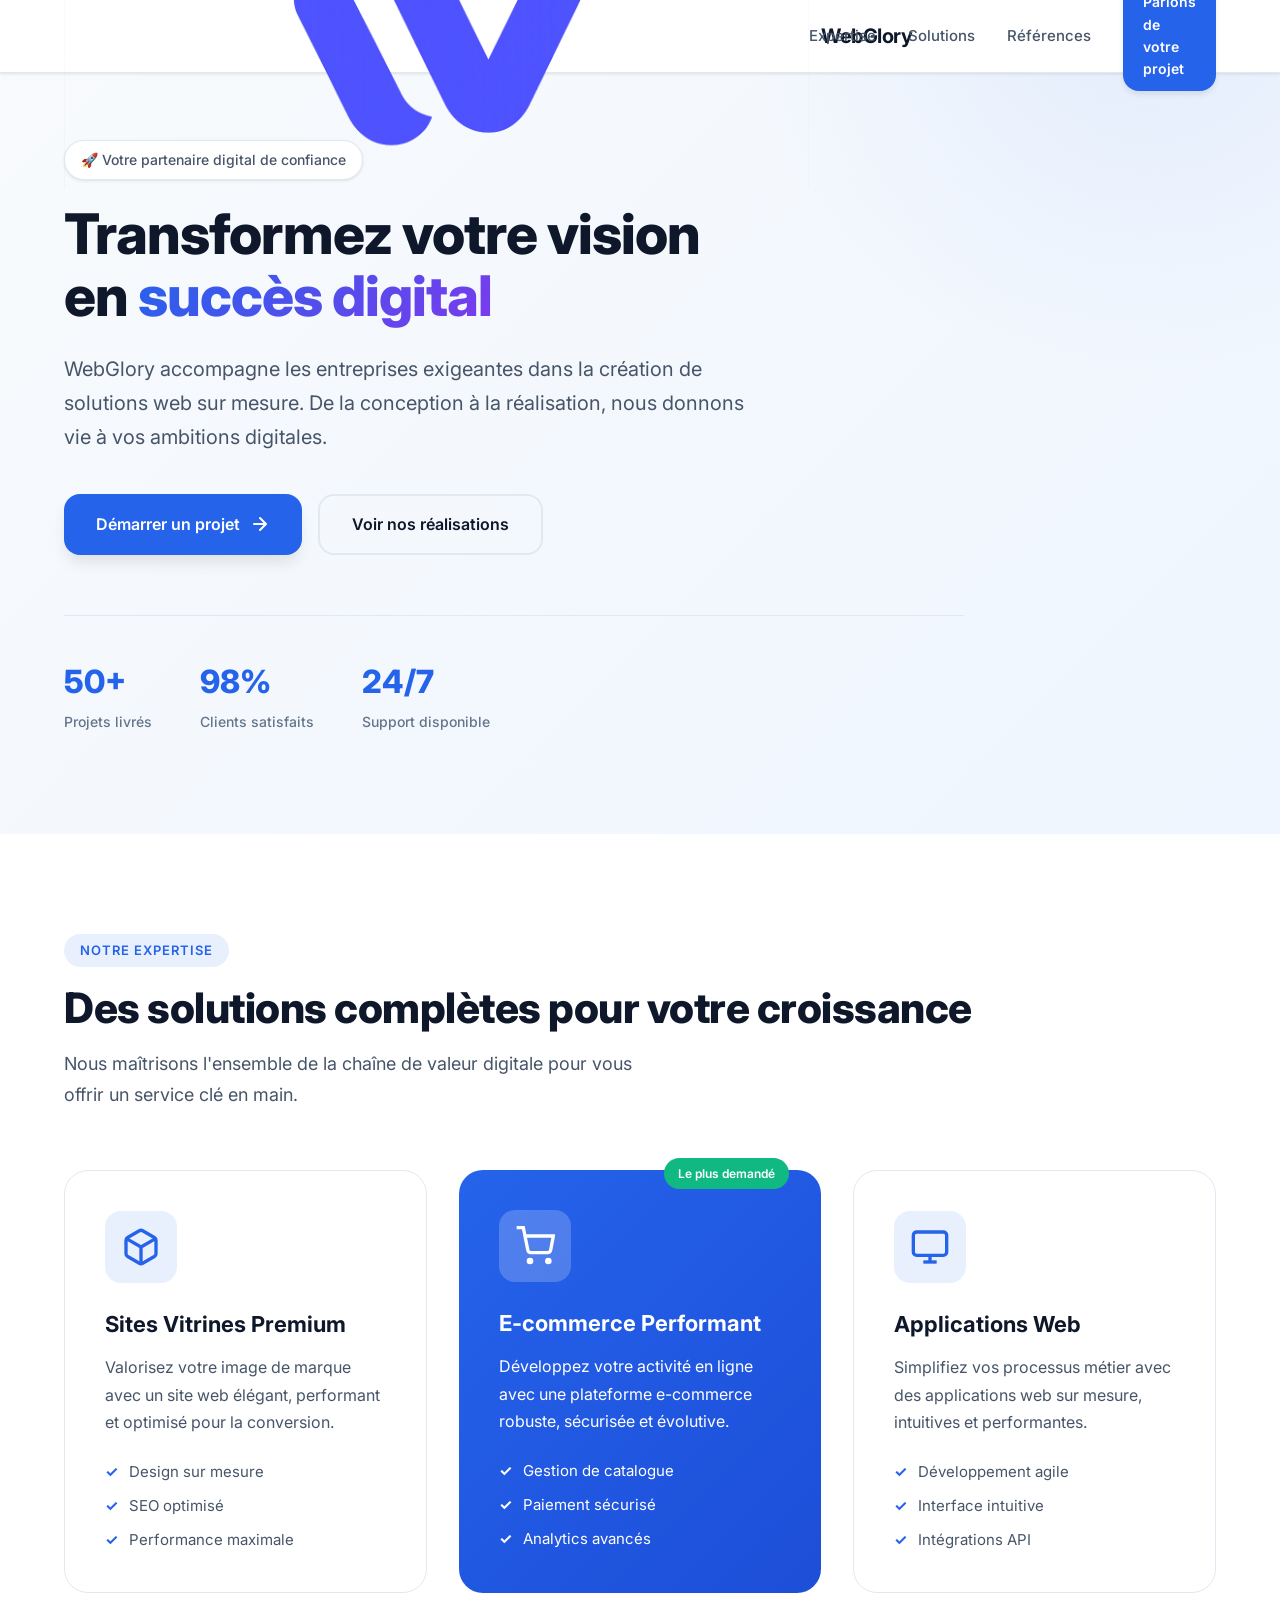
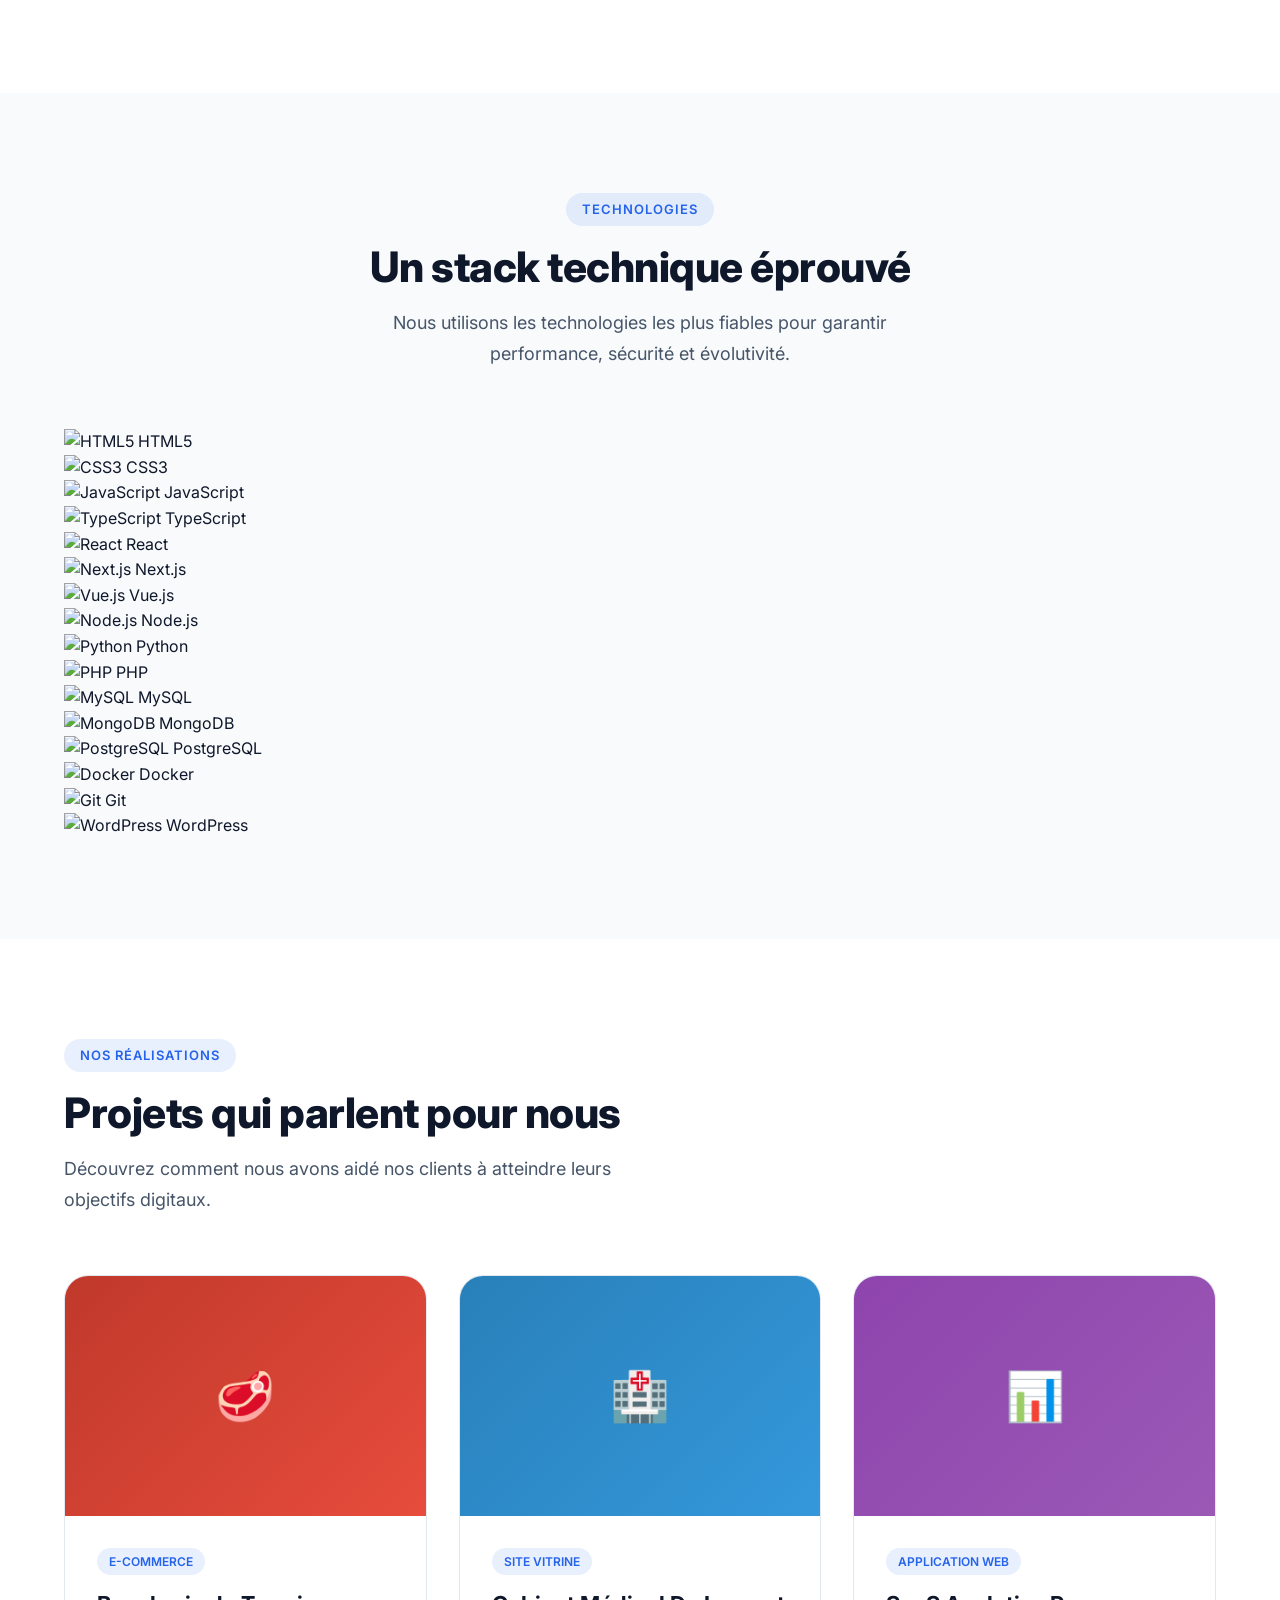
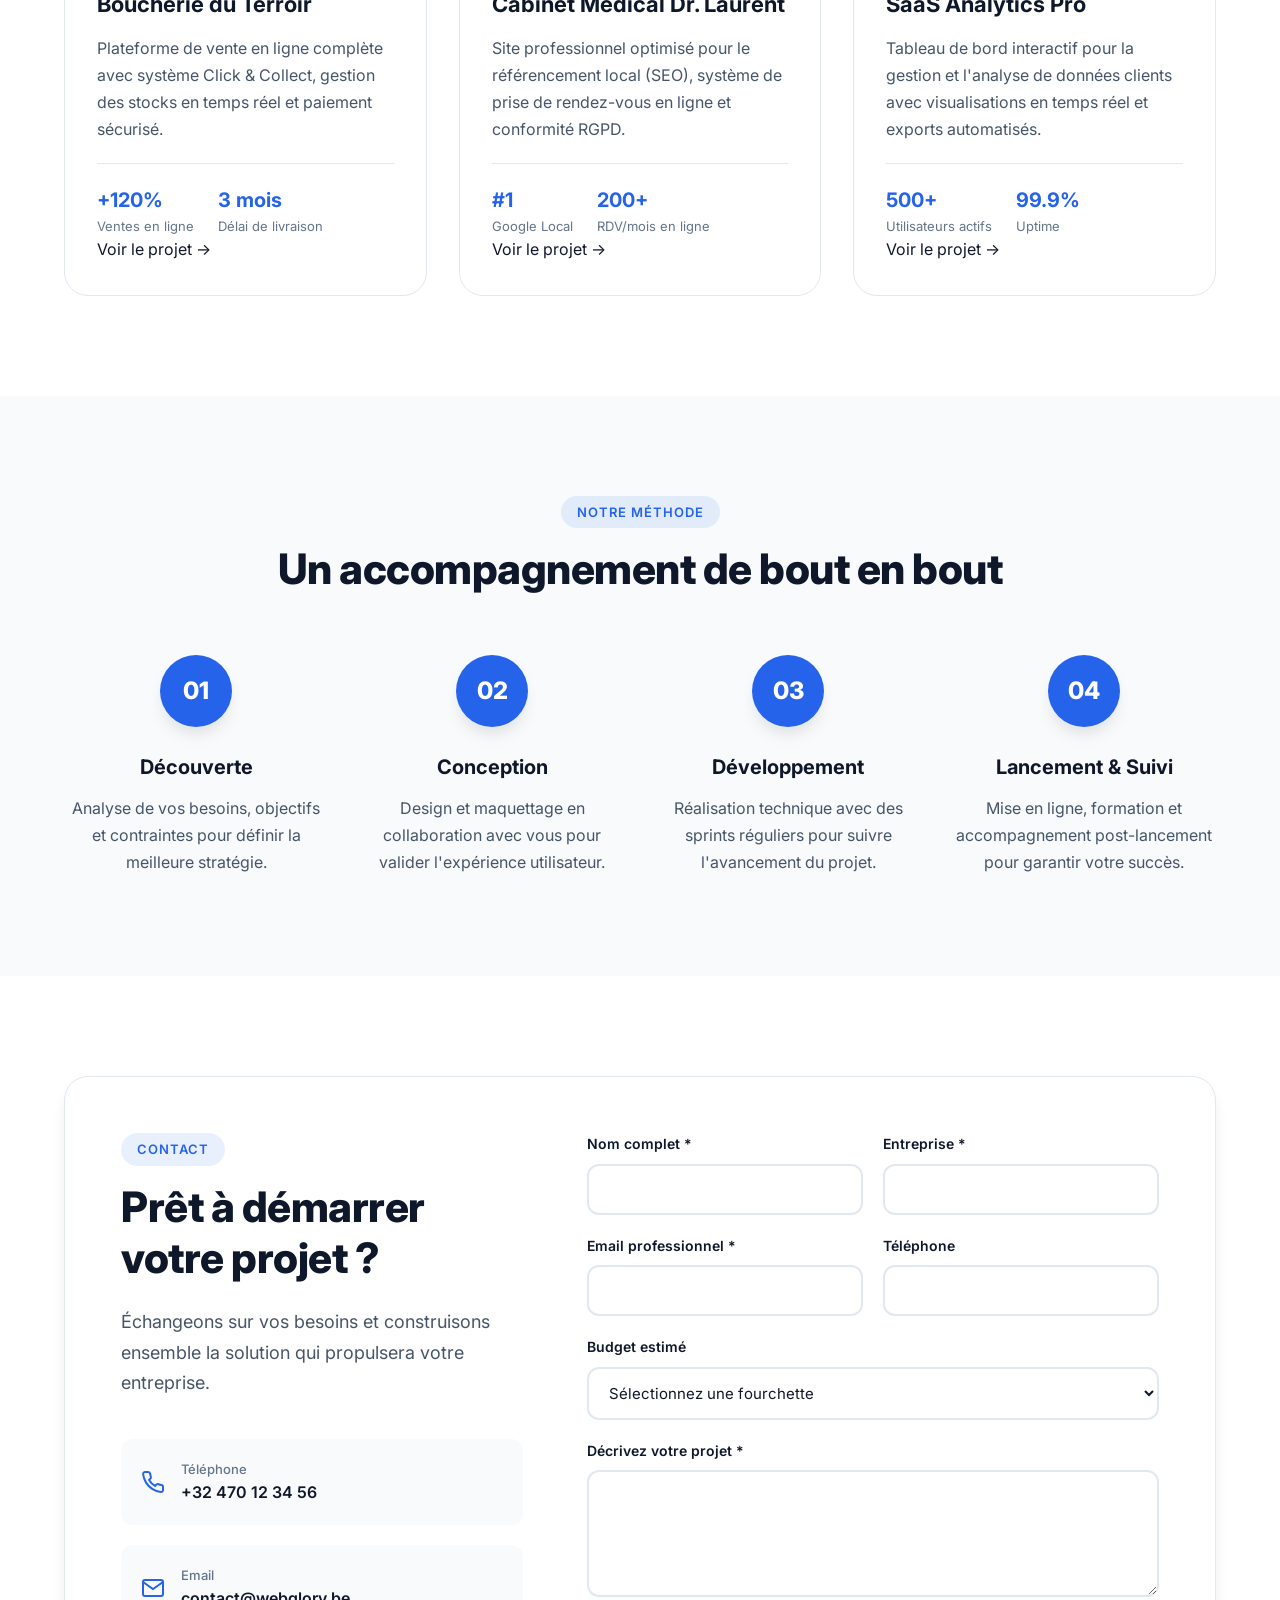
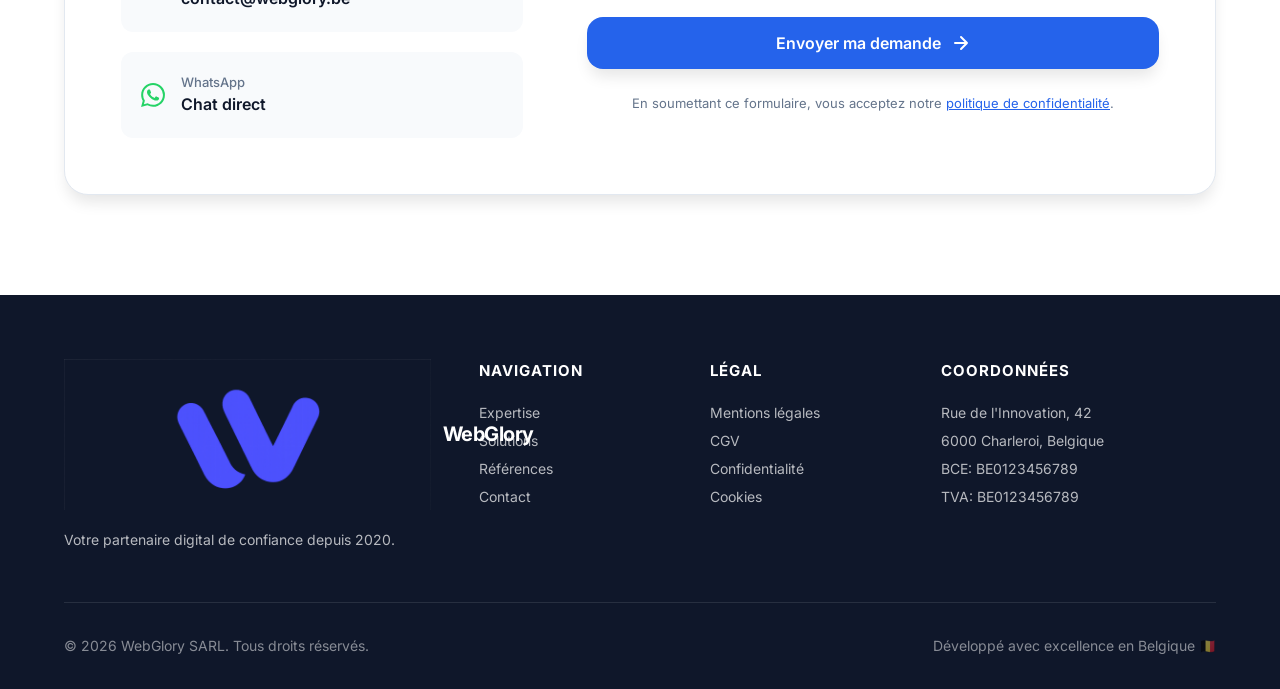
==== commit c59d002c: "Update index.html" ====
--- a/index.html
+++ b/index.html
@@ -6,8 +6,7 @@
     <title>WebGlory - Agence Web Premium | Solutions Digitales sur Mesure</title>
     <meta name="description" content="WebGlory accompagne les entreprises dans leur transformation digitale. Création de sites web, e-commerce et applications métier sur mesure.">
     
-    <!-- Favicon de qualité -->
-    <link rel="icon" type="image/png" sizes="32x32" href="[data-uri]">
+    <link rel="icon" type="image/png" href="logo.png">
     
     <link rel="preconnect" href="https://fonts.googleapis.com">
     <link rel="preconnect" href="https://fonts.gstatic.com" crossorigin>
@@ -19,10 +18,7 @@
     <nav class="navbar">
         <div class="nav-container">
             <a href="#" class="logo">
-                <svg class="logo-svg" viewBox="0 0 50 50" fill="none" xmlns="http://www.w3.org/2000/svg">
-                    <rect width="50" height="50" rx="10" fill="#2563EB"/>
-                    <path d="M15 35L20 15H25L30 25L35 15H40L35 35H30L25 25L20 35H15Z" fill="white"/>
-                </svg>
+                <img src="logo.png" alt="WebGlory" class="logo-img">
                 <span class="logo-text">WebGlory</span>
             </a>
             
@@ -155,18 +151,90 @@
                 <span class="section-label">Technologies</span>
                 <h2 class="section-title">Un stack technique éprouvé</h2>
                 <p class="section-subtitle">Nous utilisons les technologies les plus fiables pour garantir performance, sécurité et évolutivité.</p>
-                <div class="logos-container" style="display: flex; gap: 20px; justify-content: center; flex-wrap: wrap; margin-top: 20px;">
-        <img src="https://cdn.jsdelivr.net/gh/devicons/devicon@latest/icons/html5/html5-original.svg" alt="HTML" width="60" height="60" />
-        <img src="https://cdn.jsdelivr.net/gh/devicons/devicon@latest/icons/css3/css3-original.svg" alt="CSS" width="60" height="60" />
-        <img src="https://cdn.jsdelivr.net/gh/devicons/devicon@latest/icons/javascript/javascript-original.svg" alt="JavaScript" width="60" height="60" />
-        <img src="https://cdn.jsdelivr.net/gh/devicons/devicon@latest/icons/react/react-original.svg" alt="React" width="60" height="60" />
-        <img src="https://cdn.jsdelivr.net/gh/devicons/devicon@latest/icons/nodejs/nodejs-original.svg" alt="Node.js" width="60" height="60" />
-        <img src="https://cdn.jsdelivr.net/gh/devicons/devicon@latest/icons/python/python-original.svg" alt="Python" width="60" height="60" />
-        <img src="https://cdn.jsdelivr.net/gh/devicons/devicon@latest/icons/nextjs/nextjs-original.svg" alt="Next.js" width="60" height="60" />
-    </div>
-            </div>
-            
-            <div class="tech-grid" id="tech-grid"></div>
+            </div>
+            
+            <div class="tech-logos-grid">
+                <!-- HTML5 -->
+                <div class="tech-logo-item">
+                    <img src="https://cdn.jsdelivr.net/gh/devicons/devicon@latest/icons/html5/html5-original.svg" alt="HTML5" title="HTML5">
+                    <span>HTML5</span>
+                </div>
+                <!-- CSS3 -->
+                <div class="tech-logo-item">
+                    <img src="https://cdn.jsdelivr.net/gh/devicons/devicon@latest/icons/css3/css3-original.svg" alt="CSS3" title="CSS3">
+                    <span>CSS3</span>
+                </div>
+                <!-- JavaScript -->
+                <div class="tech-logo-item">
+                    <img src="https://cdn.jsdelivr.net/gh/devicons/devicon@latest/icons/javascript/javascript-original.svg" alt="JavaScript" title="JavaScript">
+                    <span>JavaScript</span>
+                </div>
+                <!-- TypeScript -->
+                <div class="tech-logo-item">
+                    <img src="https://cdn.jsdelivr.net/gh/devicons/devicon@latest/icons/typescript/typescript-original.svg" alt="TypeScript" title="TypeScript">
+                    <span>TypeScript</span>
+                </div>
+                <!-- React -->
+                <div class="tech-logo-item">
+                    <img src="https://cdn.jsdelivr.net/gh/devicons/devicon@latest/icons/react/react-original.svg" alt="React" title="React">
+                    <span>React</span>
+                </div>
+                <!-- Next.js -->
+                <div class="tech-logo-item">
+                    <img src="https://cdn.jsdelivr.net/gh/devicons/devicon@latest/icons/nextjs/nextjs-original.svg" alt="Next.js" title="Next.js">
+                    <span>Next.js</span>
+                </div>
+                <!-- Vue.js -->
+                <div class="tech-logo-item">
+                    <img src="https://cdn.jsdelivr.net/gh/devicons/devicon@latest/icons/vuejs/vuejs-original.svg" alt="Vue.js" title="Vue.js">
+                    <span>Vue.js</span>
+                </div>
+                <!-- Node.js -->
+                <div class="tech-logo-item">
+                    <img src="https://cdn.jsdelivr.net/gh/devicons/devicon@latest/icons/nodejs/nodejs-original.svg" alt="Node.js" title="Node.js">
+                    <span>Node.js</span>
+                </div>
+                <!-- Python -->
+                <div class="tech-logo-item">
+                    <img src="https://cdn.jsdelivr.net/gh/devicons/devicon@latest/icons/python/python-original.svg" alt="Python" title="Python">
+                    <span>Python</span>
+                </div>
+                <!-- PHP -->
+                <div class="tech-logo-item">
+                    <img src="https://cdn.jsdelivr.net/gh/devicons/devicon@latest/icons/php/php-original.svg" alt="PHP" title="PHP">
+                    <span>PHP</span>
+                </div>
+                <!-- MySQL -->
+                <div class="tech-logo-item">
+                    <img src="https://cdn.jsdelivr.net/gh/devicons/devicon@latest/icons/mysql/mysql-original.svg" alt="MySQL" title="MySQL">
+                    <span>MySQL</span>
+                </div>
+                <!-- MongoDB -->
+                <div class="tech-logo-item">
+                    <img src="https://cdn.jsdelivr.net/gh/devicons/devicon@latest/icons/mongodb/mongodb-original.svg" alt="MongoDB" title="MongoDB">
+                    <span>MongoDB</span>
+                </div>
+                <!-- PostgreSQL -->
+                <div class="tech-logo-item">
+                    <img src="https://cdn.jsdelivr.net/gh/devicons/devicon@latest/icons/postgresql/postgresql-original.svg" alt="PostgreSQL" title="PostgreSQL">
+                    <span>PostgreSQL</span>
+                </div>
+                <!-- Docker -->
+                <div class="tech-logo-item">
+                    <img src="https://cdn.jsdelivr.net/gh/devicons/devicon@latest/icons/docker/docker-original.svg" alt="Docker" title="Docker">
+                    <span>Docker</span>
+                </div>
+                <!-- Git -->
+                <div class="tech-logo-item">
+                    <img src="https://cdn.jsdelivr.net/gh/devicons/devicon@latest/icons/git/git-original.svg" alt="Git" title="Git">
+                    <span>Git</span>
+                </div>
+                <!-- WordPress -->
+                <div class="tech-logo-item">
+                    <img src="https://cdn.jsdelivr.net/gh/devicons/devicon@latest/icons/wordpress/wordpress-plain.svg" alt="WordPress" title="WordPress">
+                    <span>WordPress</span>
+                </div>
+            </div>
         </div>
     </section>
 
@@ -179,7 +247,76 @@
                 <p class="section-subtitle">Découvrez comment nous avons aidé nos clients à atteindre leurs objectifs digitaux.</p>
             </div>
             
-            <div class="portfolio-grid" id="portfolio-grid"></div>
+            <div class="portfolio-grid" id="portfolio-grid">
+                <!-- Projet 1 -->
+                <a href="projects/boucherie-du-terroir/index.html" class="portfolio-card portfolio-link">
+                    <div class="portfolio-image" style="background: linear-gradient(135deg, #c0392b 0%, #e74c3c 100%);">
+                        🥩
+                    </div>
+                    <div class="portfolio-content">
+                        <span class="portfolio-category">E-commerce</span>
+                        <h3>Boucherie du Terroir</h3>
+                        <p>Plateforme de vente en ligne complète avec système Click &amp; Collect, gestion des stocks en temps réel et paiement sécurisé.</p>
+                        <div class="portfolio-stats">
+                            <div class="stat">
+                                <span class="stat-value">+120%</span>
+                                <span class="stat-label">Ventes en ligne</span>
+                            </div>
+                            <div class="stat">
+                                <span class="stat-value">3 mois</span>
+                                <span class="stat-label">Délai de livraison</span>
+                            </div>
+                        </div>
+                        <div class="portfolio-cta">Voir le projet →</div>
+                    </div>
+                </a>
+
+                <!-- Projet 2 -->
+                <a href="projects/cabinet-medical/index.html" class="portfolio-card portfolio-link">
+                    <div class="portfolio-image" style="background: linear-gradient(135deg, #2980b9 0%, #3498db 100%);">
+                        🏥
+                    </div>
+                    <div class="portfolio-content">
+                        <span class="portfolio-category">Site Vitrine</span>
+                        <h3>Cabinet Médical Dr. Laurent</h3>
+                        <p>Site professionnel optimisé pour le référencement local (SEO), système de prise de rendez-vous en ligne et conformité RGPD.</p>
+                        <div class="portfolio-stats">
+                            <div class="stat">
+                                <span class="stat-value">#1</span>
+                                <span class="stat-label">Google Local</span>
+                            </div>
+                            <div class="stat">
+                                <span class="stat-value">200+</span>
+                                <span class="stat-label">RDV/mois en ligne</span>
+                            </div>
+                        </div>
+                        <div class="portfolio-cta">Voir le projet →</div>
+                    </div>
+                </a>
+
+                <!-- Projet 3 -->
+                <a href="projects/saas-analytics/index.html" class="portfolio-card portfolio-link">
+                    <div class="portfolio-image" style="background: linear-gradient(135deg, #8e44ad 0%, #9b59b6 100%);">
+                        📊
+                    </div>
+                    <div class="portfolio-content">
+                        <span class="portfolio-category">Application Web</span>
+                        <h3>SaaS Analytics Pro</h3>
+                        <p>Tableau de bord interactif pour la gestion et l'analyse de données clients avec visualisations en temps réel et exports automatisés.</p>
+                        <div class="portfolio-stats">
+                            <div class="stat">
+                                <span class="stat-value">500+</span>
+                                <span class="stat-label">Utilisateurs actifs</span>
+                            </div>
+                            <div class="stat">
+                                <span class="stat-value">99.9%</span>
+                                <span class="stat-label">Uptime</span>
+                            </div>
+                        </div>
+                        <div class="portfolio-cta">Voir le projet →</div>
+                    </div>
+                </a>
+            </div>
         </div>
     </section>
 
@@ -209,7 +346,7 @@
                 </div>
                 <div class="process-step">
                     <div class="process-number">04</div>
-                    <h3>Lancement & Suivi</h3>
+                    <h3>Lancement &amp; Suivi</h3>
                     <p>Mise en ligne, formation et accompagnement post-lancement pour garantir votre succès.</p>
                 </div>
             </div>
@@ -310,7 +447,7 @@
                         
                         <p class="form-privacy">
                             En soumettant ce formulaire, vous acceptez notre 
-                            <a href="#mentions-legales">politique de confidentialité</a>.
+                            <a href="confidentialite.html">politique de confidentialité</a>.
                         </p>
                     </form>
                 </div>
@@ -324,10 +461,7 @@
             <div class="footer-main">
                 <div class="footer-column">
                     <div class="footer-logo">
-                        <svg class="logo-svg" viewBox="0 0 50 50" fill="none" xmlns="http://www.w3.org/2000/svg">
-                            <rect width="50" height="50" rx="10" fill="#2563EB"/>
-                            <path d="M15 35L20 15H25L30 25L35 15H40L35 35H30L25 25L20 35H15Z" fill="white"/>
-                        </svg>
+                        <img src="logo.png" alt="WebGlory" class="footer-logo-img">
                         <span class="logo-text">WebGlory</span>
                     </div>
                     <p class="footer-tagline">Votre partenaire digital de confiance depuis 2020.</p>
@@ -343,16 +477,16 @@
                 
                 <div class="footer-column">
                     <h4>Légal</h4>
-                    <a href="#mentions-legales">Mentions légales</a>
-                    <a href="#cgv">CGV</a>
-                    <a href="#confidentialite">Confidentialité</a>
-                    <a href="#cookies">Cookies</a>
+                    <a href="mentions-legales.html">Mentions légales</a>
+                    <a href="cgv.html">CGV</a>
+                    <a href="confidentialite.html">Confidentialité</a>
+                    <a href="cookies.html">Cookies</a>
                 </div>
                 
                 <div class="footer-column">
                     <h4>Coordonnées</h4>
                     <p>Rue de l'Innovation, 42<br>6000 Charleroi, Belgique</p>
-                    <p>SIRET: 123 456 789 00012<br>TVA: BE0123456789</p>
+                    <p>BCE: BE0123456789<br>TVA: BE0123456789</p>
                 </div>
             </div>
             
@@ -363,21 +497,6 @@
         </div>
     </footer>
 
-    <!-- Modal Technologies -->
-    <div id="tech-modal" class="modal">
-        <div class="modal-content">
-            <button class="modal-close">&times;</button>
-            <div class="modal-header">
-                <img id="modal-tech-icon" src="" alt="" class="modal-tech-icon">
-                <h3 id="modal-tech-title"></h3>
-            </div>
-            <div class="modal-body">
-                <p id="modal-tech-description"></p>
-                <div class="modal-use-cases" id="modal-tech-uses"></div>
-            </div>
-        </div>
-    </div>
-
     <script src="script.js"></script>
 </body>
 </html>
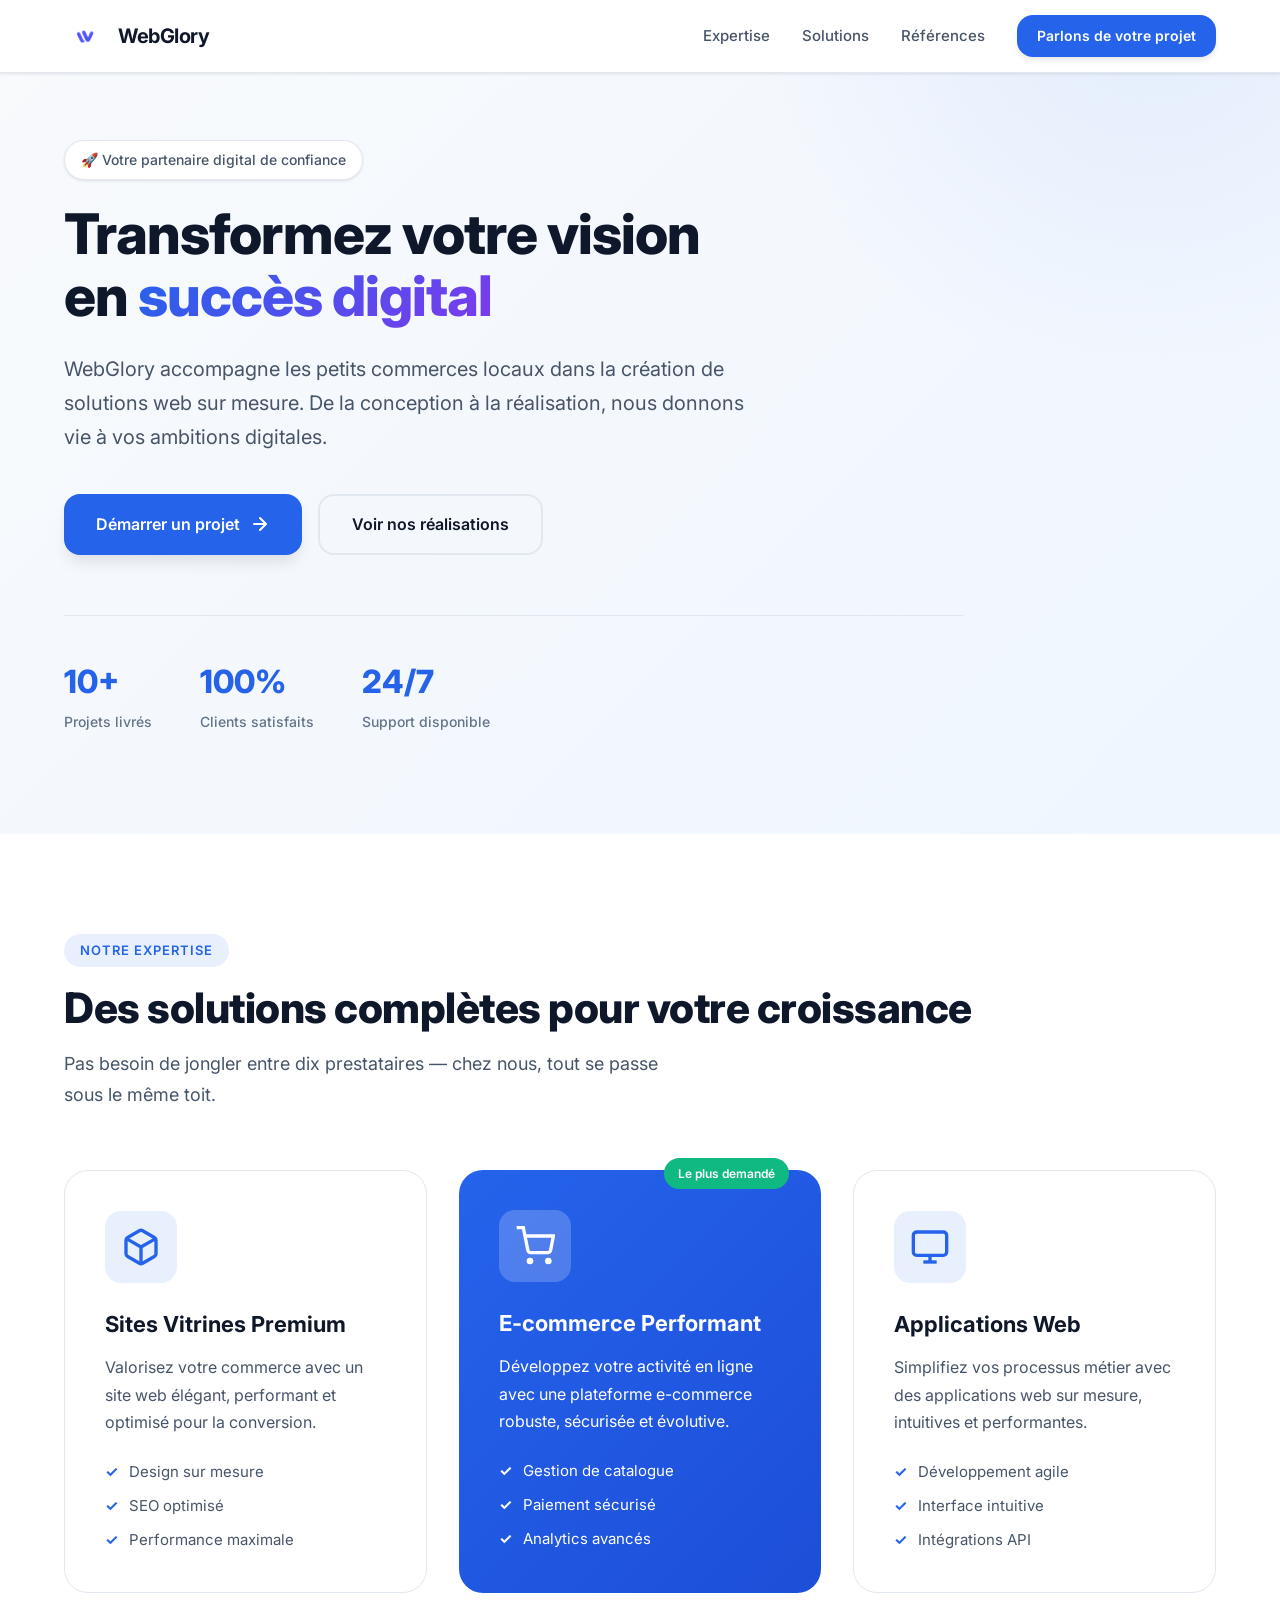
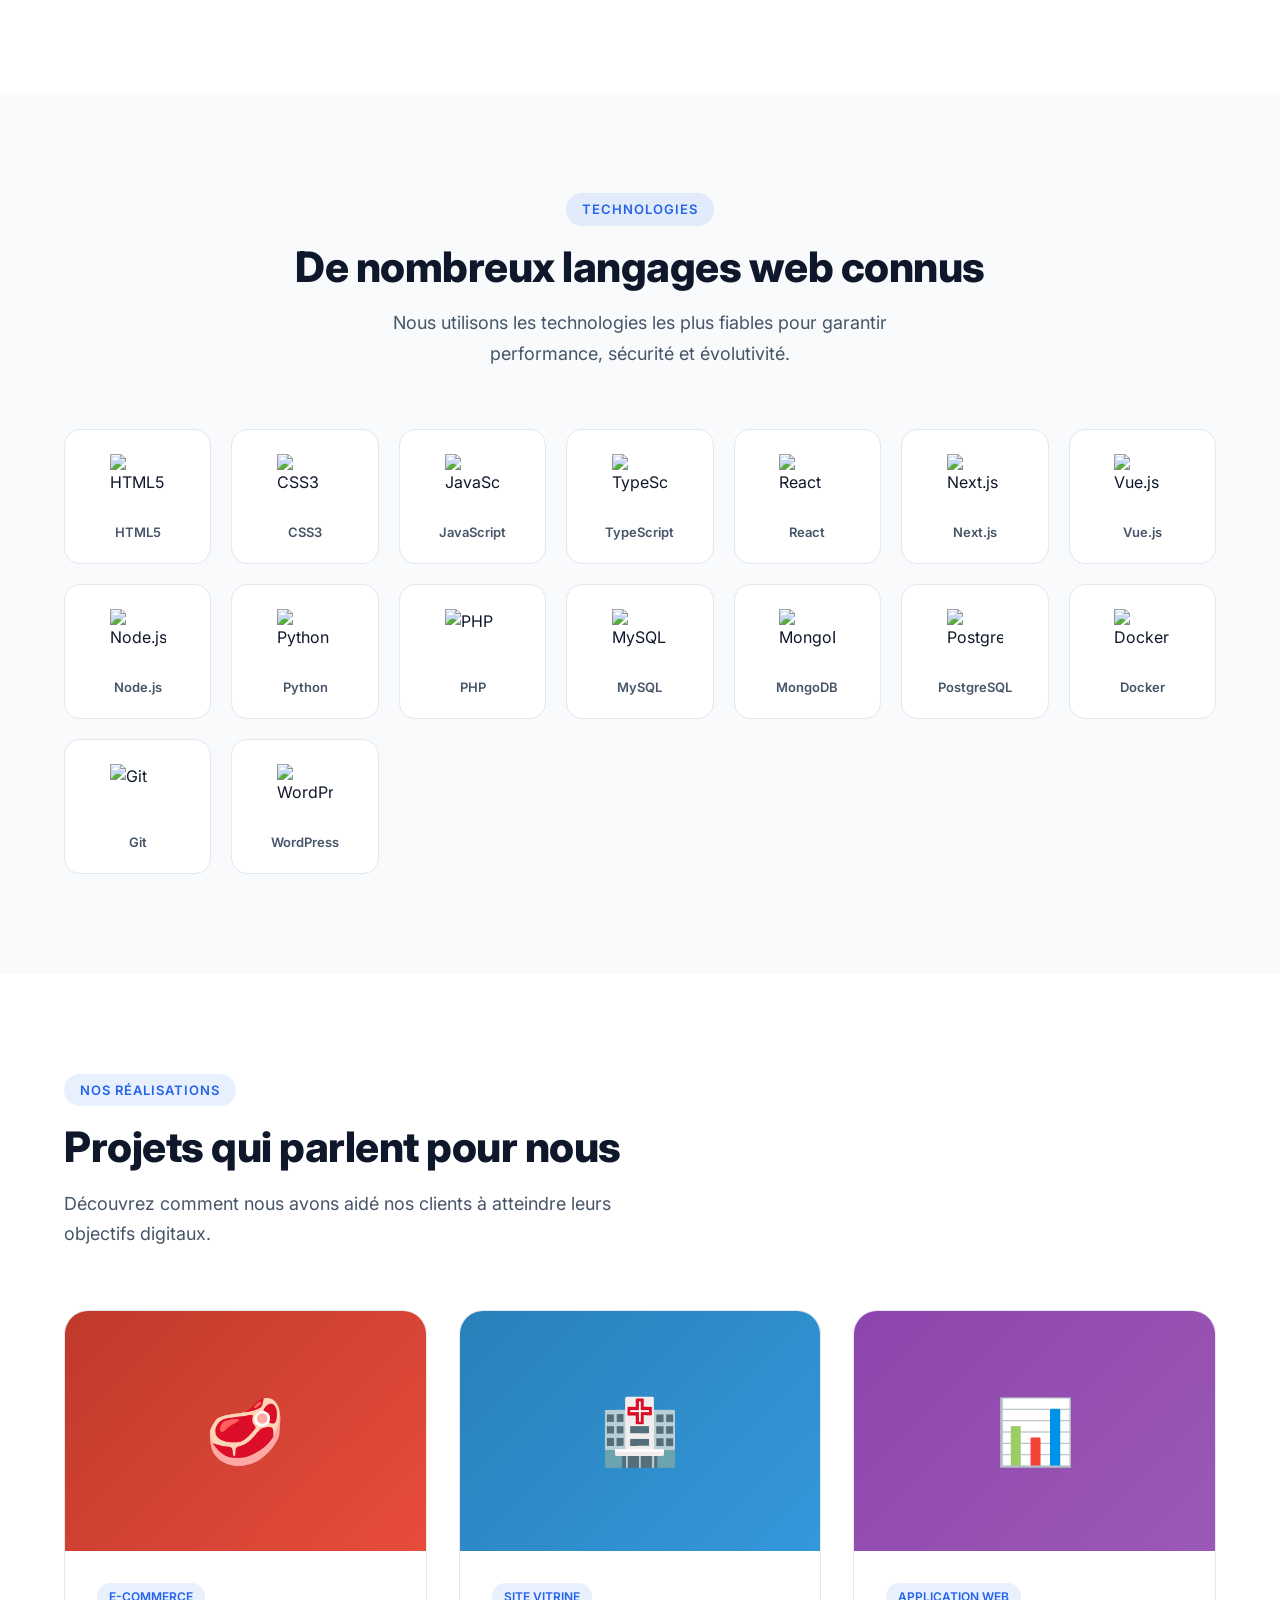
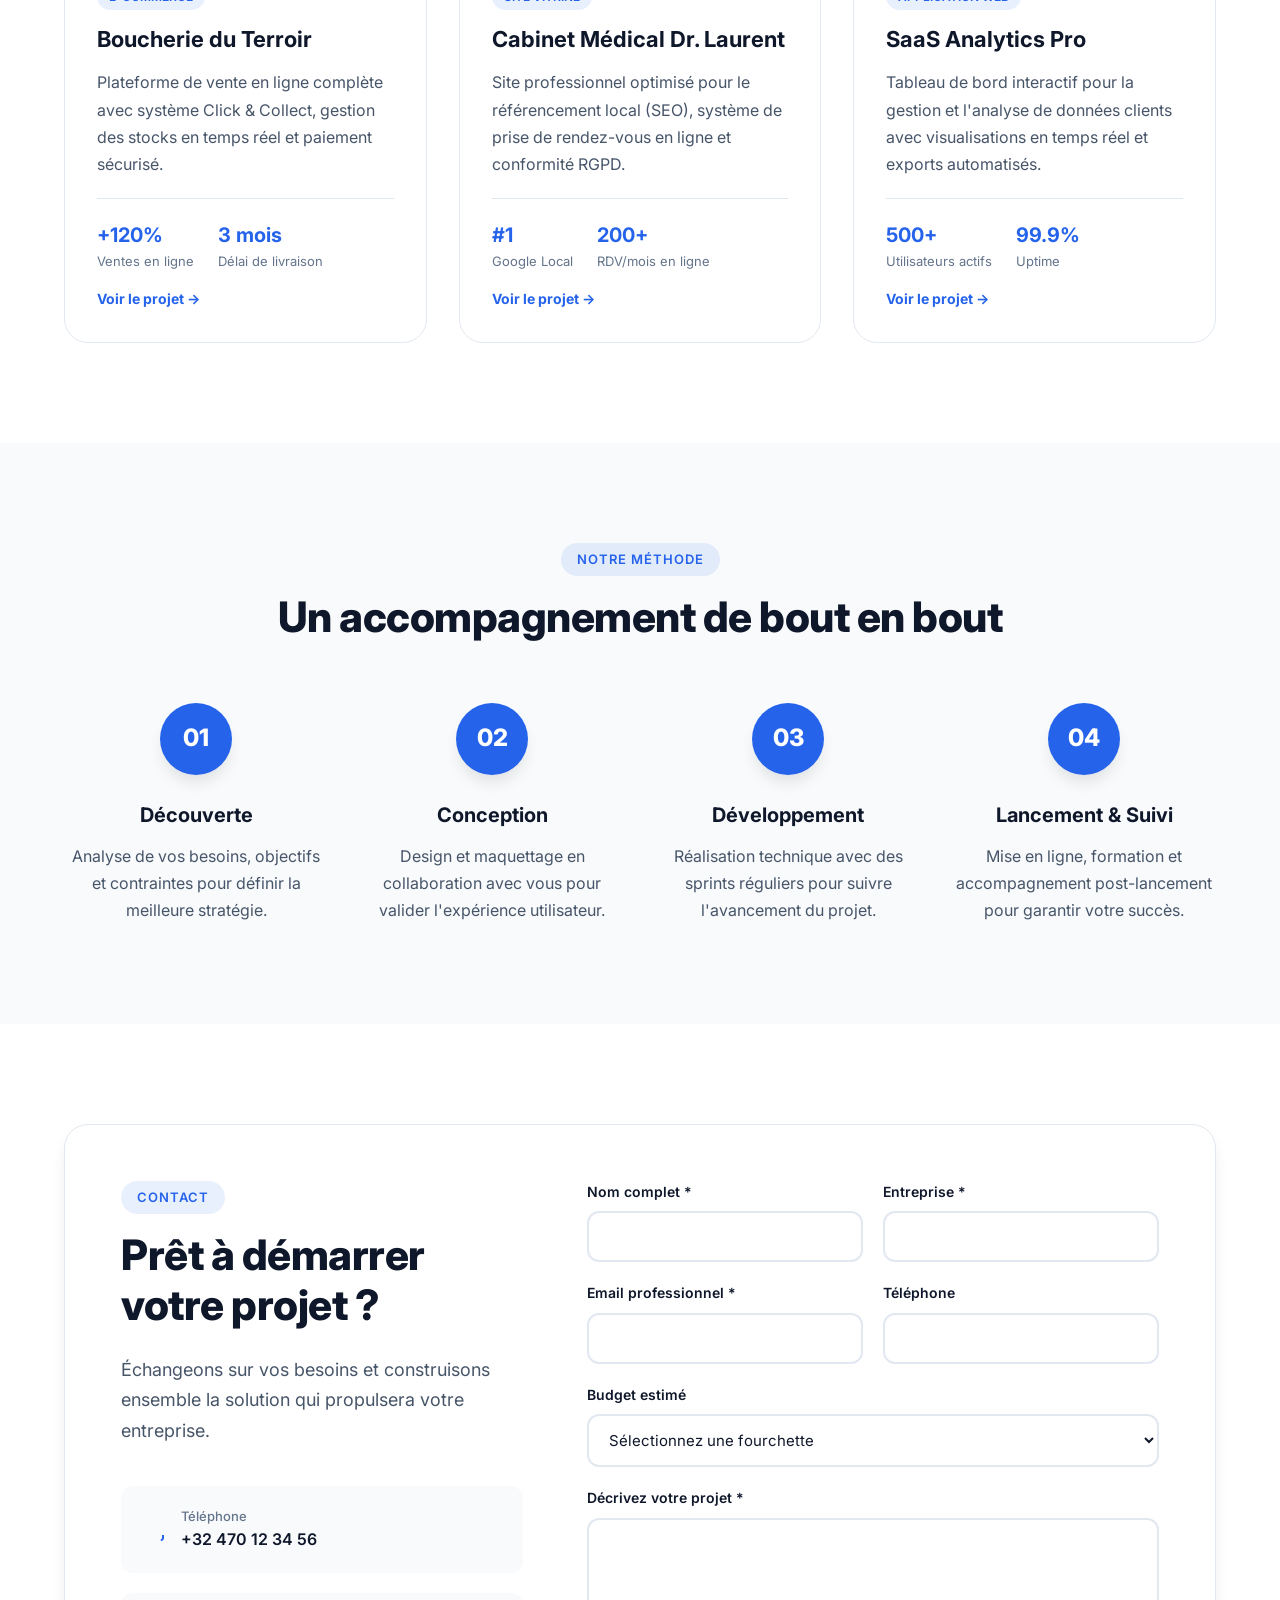
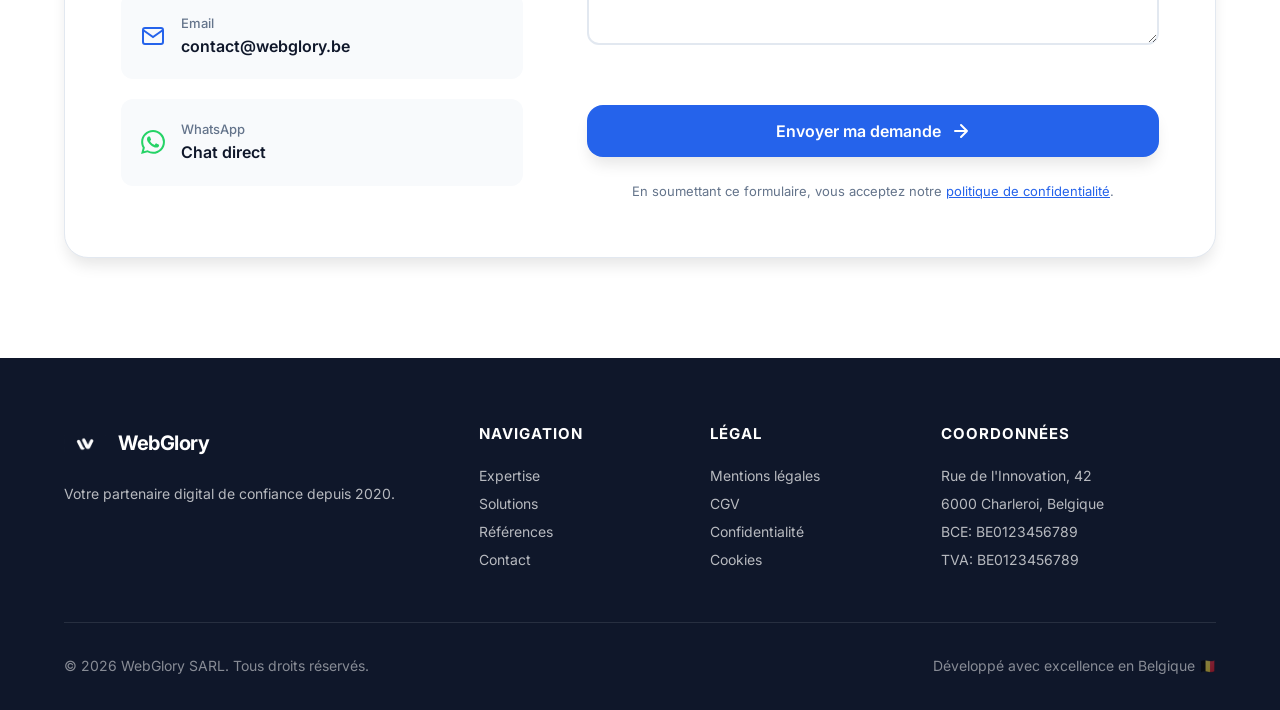
==== commit fd179ea2: "Update index.html" ====
--- a/index.html
+++ b/index.html
@@ -12,9 +12,10 @@
     <link rel="preconnect" href="https://fonts.gstatic.com" crossorigin>
     <link href="https://fonts.googleapis.com/css2?family=Inter:wght@300;400;500;600;700;800&display=swap" rel="stylesheet">
     <link rel="stylesheet" href="style.css">
+
+    <script src="https://challenges.cloudflare.com/turnstile/v0/api.js" async defer></script>
 </head>
 <body>
-    <!-- Navigation professionnelle -->
     <nav class="navbar">
         <div class="nav-container">
             <a href="#" class="logo">
@@ -37,7 +38,6 @@
         </div>
     </nav>
 
-    <!-- Hero Section Premium -->
     <header class="hero">
         <div class="container">
             <div class="hero-content">
@@ -47,7 +47,7 @@
                     en <span class="gradient-text">succès digital</span>
                 </h1>
                 <p class="hero-subtitle">
-                    WebGlory accompagne les entreprises exigeantes dans la création de solutions web sur mesure. 
+                    WebGlory accompagne les petits commerces locaux dans la création de solutions web sur mesure. 
                     De la conception à la réalisation, nous donnons vie à vos ambitions digitales.
                 </p>
                 <div class="hero-cta">
@@ -60,14 +60,13 @@
                     <a href="#portfolio" class="btn-secondary-large">Voir nos réalisations</a>
                 </div>
                 
-                <!-- Trust Indicators -->
                 <div class="trust-bar">
                     <div class="trust-item">
-                        <span class="trust-number">50+</span>
+                        <span class="trust-number">10+</span>
                         <span class="trust-label">Projets livrés</span>
                     </div>
                     <div class="trust-item">
-                        <span class="trust-number">98%</span>
+                        <span class="trust-number">100%</span>
                         <span class="trust-label">Clients satisfaits</span>
                     </div>
                     <div class="trust-item">
@@ -79,13 +78,12 @@
         </div>
     </header>
 
-    <!-- Expertise Section -->
     <section id="expertise" class="section-expertise">
         <div class="container">
             <div class="section-header">
                 <span class="section-label">Notre expertise</span>
                 <h2 class="section-title">Des solutions complètes pour votre croissance</h2>
-                <p class="section-subtitle">Nous maîtrisons l'ensemble de la chaîne de valeur digitale pour vous offrir un service clé en main.</p>
+                <p class="section-subtitle">Pas besoin de jongler entre dix prestataires — chez nous, tout se passe sous le même toit.</p>
             </div>
             
             <div class="expertise-grid">
@@ -98,7 +96,7 @@
                         </svg>
                     </div>
                     <h3>Sites Vitrines Premium</h3>
-                    <p>Valorisez votre image de marque avec un site web élégant, performant et optimisé pour la conversion.</p>
+                    <p>Valorisez votre commerce avec un site web élégant, performant et optimisé pour la conversion.</p>
                     <ul class="expertise-features">
                         <li>Design sur mesure</li>
                         <li>SEO optimisé</li>
@@ -144,92 +142,75 @@
         </div>
     </section>
 
-    <!-- Technologies Section -->
     <section class="section-tech">
         <div class="container">
             <div class="section-header centered">
                 <span class="section-label">Technologies</span>
-                <h2 class="section-title">Un stack technique éprouvé</h2>
+                <h2 class="section-title">De nombreux langages web connus</h2>
                 <p class="section-subtitle">Nous utilisons les technologies les plus fiables pour garantir performance, sécurité et évolutivité.</p>
             </div>
             
             <div class="tech-logos-grid">
-                <!-- HTML5 -->
                 <div class="tech-logo-item">
                     <img src="https://cdn.jsdelivr.net/gh/devicons/devicon@latest/icons/html5/html5-original.svg" alt="HTML5" title="HTML5">
                     <span>HTML5</span>
                 </div>
-                <!-- CSS3 -->
                 <div class="tech-logo-item">
                     <img src="https://cdn.jsdelivr.net/gh/devicons/devicon@latest/icons/css3/css3-original.svg" alt="CSS3" title="CSS3">
                     <span>CSS3</span>
                 </div>
-                <!-- JavaScript -->
                 <div class="tech-logo-item">
                     <img src="https://cdn.jsdelivr.net/gh/devicons/devicon@latest/icons/javascript/javascript-original.svg" alt="JavaScript" title="JavaScript">
                     <span>JavaScript</span>
                 </div>
-                <!-- TypeScript -->
                 <div class="tech-logo-item">
                     <img src="https://cdn.jsdelivr.net/gh/devicons/devicon@latest/icons/typescript/typescript-original.svg" alt="TypeScript" title="TypeScript">
                     <span>TypeScript</span>
                 </div>
-                <!-- React -->
                 <div class="tech-logo-item">
                     <img src="https://cdn.jsdelivr.net/gh/devicons/devicon@latest/icons/react/react-original.svg" alt="React" title="React">
                     <span>React</span>
                 </div>
-                <!-- Next.js -->
                 <div class="tech-logo-item">
                     <img src="https://cdn.jsdelivr.net/gh/devicons/devicon@latest/icons/nextjs/nextjs-original.svg" alt="Next.js" title="Next.js">
                     <span>Next.js</span>
                 </div>
-                <!-- Vue.js -->
                 <div class="tech-logo-item">
                     <img src="https://cdn.jsdelivr.net/gh/devicons/devicon@latest/icons/vuejs/vuejs-original.svg" alt="Vue.js" title="Vue.js">
                     <span>Vue.js</span>
                 </div>
-                <!-- Node.js -->
                 <div class="tech-logo-item">
                     <img src="https://cdn.jsdelivr.net/gh/devicons/devicon@latest/icons/nodejs/nodejs-original.svg" alt="Node.js" title="Node.js">
                     <span>Node.js</span>
                 </div>
-                <!-- Python -->
                 <div class="tech-logo-item">
                     <img src="https://cdn.jsdelivr.net/gh/devicons/devicon@latest/icons/python/python-original.svg" alt="Python" title="Python">
                     <span>Python</span>
                 </div>
-                <!-- PHP -->
                 <div class="tech-logo-item">
                     <img src="https://cdn.jsdelivr.net/gh/devicons/devicon@latest/icons/php/php-original.svg" alt="PHP" title="PHP">
                     <span>PHP</span>
                 </div>
-                <!-- MySQL -->
                 <div class="tech-logo-item">
                     <img src="https://cdn.jsdelivr.net/gh/devicons/devicon@latest/icons/mysql/mysql-original.svg" alt="MySQL" title="MySQL">
                     <span>MySQL</span>
                 </div>
-                <!-- MongoDB -->
                 <div class="tech-logo-item">
                     <img src="https://cdn.jsdelivr.net/gh/devicons/devicon@latest/icons/mongodb/mongodb-original.svg" alt="MongoDB" title="MongoDB">
                     <span>MongoDB</span>
                 </div>
-                <!-- PostgreSQL -->
                 <div class="tech-logo-item">
                     <img src="https://cdn.jsdelivr.net/gh/devicons/devicon@latest/icons/postgresql/postgresql-original.svg" alt="PostgreSQL" title="PostgreSQL">
                     <span>PostgreSQL</span>
                 </div>
-                <!-- Docker -->
                 <div class="tech-logo-item">
                     <img src="https://cdn.jsdelivr.net/gh/devicons/devicon@latest/icons/docker/docker-original.svg" alt="Docker" title="Docker">
                     <span>Docker</span>
                 </div>
-                <!-- Git -->
                 <div class="tech-logo-item">
                     <img src="https://cdn.jsdelivr.net/gh/devicons/devicon@latest/icons/git/git-original.svg" alt="Git" title="Git">
                     <span>Git</span>
                 </div>
-                <!-- WordPress -->
                 <div class="tech-logo-item">
                     <img src="https://cdn.jsdelivr.net/gh/devicons/devicon@latest/icons/wordpress/wordpress-plain.svg" alt="WordPress" title="WordPress">
                     <span>WordPress</span>
@@ -238,7 +219,6 @@
         </div>
     </section>
 
-    <!-- Portfolio Section -->
     <section id="portfolio" class="section-portfolio">
         <div class="container">
             <div class="section-header">
@@ -248,8 +228,7 @@
             </div>
             
             <div class="portfolio-grid" id="portfolio-grid">
-                <!-- Projet 1 -->
-                <a href="projects/boucherie-du-terroir/index.html" class="portfolio-card portfolio-link">
+                <a href="projects/projet-2/index.html" class="portfolio-card portfolio-link">
                     <div class="portfolio-image" style="background: linear-gradient(135deg, #c0392b 0%, #e74c3c 100%);">
                         🥩
                     </div>
@@ -271,8 +250,7 @@
                     </div>
                 </a>
 
-                <!-- Projet 2 -->
-                <a href="projects/cabinet-medical/index.html" class="portfolio-card portfolio-link">
+                <a href="projects/projet-3/index.html" class="portfolio-card portfolio-link">
                     <div class="portfolio-image" style="background: linear-gradient(135deg, #2980b9 0%, #3498db 100%);">
                         🏥
                     </div>
@@ -294,8 +272,7 @@
                     </div>
                 </a>
 
-                <!-- Projet 3 -->
-                <a href="projects/saas-analytics/index.html" class="portfolio-card portfolio-link">
+                <a href="projects/projet-4/index.html" class="portfolio-card portfolio-link">
                     <div class="portfolio-image" style="background: linear-gradient(135deg, #8e44ad 0%, #9b59b6 100%);">
                         📊
                     </div>
@@ -320,7 +297,6 @@
         </div>
     </section>
 
-    <!-- Process Section -->
     <section class="section-process">
         <div class="container">
             <div class="section-header centered">
@@ -353,7 +329,6 @@
         </div>
     </section>
 
-    <!-- Contact Section -->
     <section id="contact" class="section-contact">
         <div class="container">
             <div class="contact-wrapper">
@@ -367,7 +342,7 @@
                     <div class="contact-methods">
                         <a href="tel:+32470123456" class="contact-method">
                             <svg width="24" height="24" viewBox="0 0 24 24" fill="none" stroke="currentColor" stroke-width="2">
-                                <path d="M22 16.92v3a2 2 0 0 1-2.18 2 19.79 19.79 0 0 1-8.63-3.07 19.5 19.5 0 0 1-6-6 19.79 19.79 0 0 1-3.07-8.67A2 2 0 0 1 4.11 2h3a2 2 0 0 1 2 1.72 12.84 12.84 0 0 0 .7 2.81 2 2 0 0 1-.45 2.11L8.09 9.91a16 16 0 0 0 6 6l1.27-1.27a2 2 0 0 1 2.11-.45 12.84 12.84 0 0 0 2.81.7A2 2 0 0 1 22 16.92z"/>
+                                <path d="M22 16.92v3a2 2 0 0 1-2.18 2 19.79(19.79 0 0 1-8.63-3.07 19.5 19.5 0 0 1-6-6 19.79 19.79 0 0 1-3.07-8.67A2 2 0 0 1 4.11 2h3a2 2 0 0 1 2 1.72 12.84 12.84 0 0 0 .7 2.81 2 2 0 0 1-.45 2.11L8.09 9.91a16 16 0 0 0 6 6l1.27-1.27a2 2 0 0 1 2.11-.45 12.84 12.84 0 0 0 2.81.7A2 2 0 0 1 22 16.92z"/>
                             </svg>
                             <div>
                                 <span class="method-label">Téléphone</span>
@@ -386,7 +361,7 @@
                             </div>
                         </a>
                         
-                        <a href="https://wa.me/32470123456" target="_blank" class="contact-method whatsapp">
+                        <a href="https://wa.me/32470123456" target="_blank" rel="noopener noreferrer" class="contact-method whatsapp">
                             <svg width="24" height="24" viewBox="0 0 24 24" fill="currentColor">
                                 <path d="M17.472 14.382c-.297-.149-1.758-.867-2.03-.967-.273-.099-.471-.148-.67.15-.197.297-.767.966-.94 1.164-.173.199-.347.223-.644.075-.297-.15-1.255-.463-2.39-1.475-.883-.788-1.48-1.761-1.653-2.059-.173-.297-.018-.458.13-.606.134-.133.298-.347.446-.52.149-.174.198-.298.298-.497.099-.198.05-.371-.025-.52-.075-.149-.669-1.612-.916-2.207-.242-.579-.487-.5-.669-.51-.173-.008-.371-.01-.57-.01-.198 0-.52.074-.792.372-.272.297-1.04 1.016-1.04 2.479 0 1.462 1.065 2.875 1.213 3.074.149.198 2.096 3.2 5.077 4.487.709.306 1.262.489 1.694.625.712.227 1.36.195 1.871.118.571-.085 1.758-.719 2.006-1.413.248-.694.248-1.289.173-1.413-.074-.124-.272-.198-.57-.347m-5.421 7.403h-.004a9.87 9.87 0 01-5.031-1.378l-.361-.214-3.741.982.998-3.648-.235-.374a9.86 9.86 0 01-1.51-5.26c.001-5.45 4.436-9.884 9.888-9.884 2.64 0 5.122 1.03 6.988 2.898a9.825 9.825 0 012.893 6.994c-.003 5.45-4.437 9.884-9.885 9.884m8.413-18.297A11.815 11.815 0 0012.05 0C5.495 0 .16 5.335.157 11.892c0 2.096.547 4.142 1.588 5.945L.057 24l6.305-1.654a11.882 11.882 0 005.683 1.448h.005c6.554 0 11.89-5.335 11.893-11.893a11.821 11.821 0 00-3.48-8.413z"/>
                             </svg>
@@ -438,6 +413,10 @@
                             <textarea id="message" name="message" rows="5" required></textarea>
                         </div>
                         
+                        <div class="form-group" style="margin-bottom: 20px;">
+                            <div class="cf-turnstile" data-sitekey="0x4AAAAAADI6AXBtkAwy9iFP" data-theme="light"></div>
+                        </div>
+                        
                         <button type="submit" class="btn-primary-large full-width">
                             Envoyer ma demande
                             <svg width="20" height="20" viewBox="0 0 20 20" fill="none">
@@ -455,7 +434,6 @@
         </div>
     </section>
 
-    <!-- Footer -->
     <footer class="footer">
         <div class="container">
             <div class="footer-main">
--- a/style.css
+++ b/style.css
@@ -106,10 +106,11 @@
     opacity: 0.8;
 }
 
-.logo-svg {
+.logo-img {
     width: 42px;
     height: 42px;
     flex-shrink: 0;
+    object-fit: contain;
 }
 
 .logo-text {
@@ -485,44 +486,49 @@
 }
 
 /* ============================================
-   TECHNOLOGIES
+   TECHNOLOGIES — LOGOS GRID
    ============================================ */
 .section-tech {
     background: var(--bg-secondary);
 }
 
-.tech-grid {
+.tech-logos-grid {
     display: grid;
-    grid-template-columns: repeat(auto-fill, minmax(160px, 1fr));
+    grid-template-columns: repeat(auto-fill, minmax(130px, 1fr));
     gap: 20px;
-}
-
-.tech-card {
+    margin-top: 48px;
+}
+
+.tech-logo-item {
     background: white;
     border: 1px solid var(--border-color);
     border-radius: var(--radius-lg);
-    padding: 24px;
-    text-align: center;
-    transition: var(--transition);
-    cursor: pointer;
-}
-
-.tech-card:hover {
-    transform: translateY(-4px);
+    padding: 24px 16px 20px;
+    display: flex;
+    flex-direction: column;
+    align-items: center;
+    gap: 12px;
+    transition: var(--transition);
+    cursor: default;
+}
+
+.tech-logo-item:hover {
+    transform: translateY(-5px);
     box-shadow: var(--shadow-lg);
     border-color: var(--primary);
 }
 
-.tech-icon {
+.tech-logo-item img {
     width: 56px;
     height: 56px;
-    margin: 0 auto 16px;
-}
-
-.tech-name {
-    font-size: 15px;
+    object-fit: contain;
+}
+
+.tech-logo-item span {
+    font-size: 13px;
     font-weight: 600;
-    color: var(--text-primary);
+    color: var(--text-secondary);
+    text-align: center;
 }
 
 /* ============================================
@@ -544,23 +550,29 @@
     border-radius: var(--radius-xl);
     overflow: hidden;
     transition: var(--transition);
+    display: block;
+    color: inherit;
+    text-decoration: none;
+}
+
+.portfolio-link {
+    cursor: pointer;
 }
 
 .portfolio-card:hover {
     transform: translateY(-8px);
     box-shadow: var(--shadow-xl);
+    border-color: var(--primary);
 }
 
 .portfolio-image {
     width: 100%;
     height: 240px;
-    background: linear-gradient(135deg, #667EEA 0%, #764BA2 100%);
     display: flex;
     align-items: center;
     justify-content: center;
     color: white;
-    font-size: 48px;
-    font-weight: 800;
+    font-size: 64px;
 }
 
 .portfolio-content {
@@ -597,6 +609,7 @@
     gap: 24px;
     padding-top: 20px;
     border-top: 1px solid var(--border-color);
+    margin-bottom: 16px;
 }
 
 .stat {
@@ -613,6 +626,18 @@
 .stat-label {
     font-size: 13px;
     color: var(--text-light);
+}
+
+.portfolio-cta {
+    font-size: 14px;
+    font-weight: 700;
+    color: var(--primary);
+    transition: var(--transition);
+    margin-top: 8px;
+}
+
+.portfolio-card:hover .portfolio-cta {
+    letter-spacing: 0.3px;
 }
 
 /* ============================================
@@ -816,6 +841,13 @@
     margin-bottom: 16px;
 }
 
+.footer-logo-img {
+    width: 42px;
+    height: 42px;
+    object-fit: contain;
+    filter: brightness(0) invert(1);
+}
+
 .footer-tagline {
     color: rgba(255, 255, 255, 0.7);
     line-height: 1.7;
@@ -854,124 +886,110 @@
 }
 
 /* ============================================
-   MODAL
-   ============================================ */
-.modal {
-    display: none;
-    position: fixed;
-    top: 0;
-    left: 0;
-    right: 0;
-    bottom: 0;
-    background: rgba(0, 0, 0, 0.7);
-    backdrop-filter: blur(4px);
-    z-index: 2000;
-    align-items: center;
-    justify-content: center;
-    padding: 24px;
-}
-
-.modal.active {
-    display: flex;
-}
-
-.modal-content {
-    background: white;
-    border-radius: var(--radius-xl);
-    max-width: 600px;
-    width: 100%;
-    padding: 48px;
+   LEGAL PAGES
+   ============================================ */
+.legal-page {
+    padding: 120px 0 80px;
+    min-height: 100vh;
+}
+
+.legal-header {
+    margin-bottom: 48px;
+    padding-bottom: 32px;
+    border-bottom: 1px solid var(--border-color);
+}
+
+.legal-header h1 {
+    font-size: clamp(28px, 4vw, 42px);
+    font-weight: 800;
+    color: var(--text-primary);
+    margin-bottom: 12px;
+}
+
+.legal-header .last-update {
+    font-size: 14px;
+    color: var(--text-light);
+}
+
+.legal-content {
+    max-width: 800px;
+}
+
+.legal-content h2 {
+    font-size: 22px;
+    font-weight: 700;
+    color: var(--text-primary);
+    margin: 40px 0 16px;
+}
+
+.legal-content h2:first-child {
+    margin-top: 0;
+}
+
+.legal-content p {
+    font-size: 16px;
+    color: var(--text-secondary);
+    line-height: 1.8;
+    margin-bottom: 16px;
+}
+
+.legal-content ul {
+    list-style: none;
+    margin-bottom: 16px;
+}
+
+.legal-content ul li {
+    padding: 6px 0 6px 24px;
     position: relative;
-    animation: modalSlide 0.3s ease;
-}
-
-@keyframes modalSlide {
-    from {
-        opacity: 0;
-        transform: translateY(32px);
-    }
-    to {
-        opacity: 1;
-        transform: translateY(0);
-    }
-}
-
-.modal-close {
-    position: absolute;
-    top: 24px;
-    right: 24px;
-    width: 40px;
-    height: 40px;
-    background: var(--bg-secondary);
-    border-radius: 50%;
-    display: flex;
-    align-items: center;
-    justify-content: center;
-    font-size: 24px;
-    color: var(--text-light);
-    transition: var(--transition);
-}
-
-.modal-close:hover {
-    background: var(--bg-tertiary);
-    color: var(--text-primary);
-}
-
-.modal-header {
-    display: flex;
-    align-items: center;
-    gap: 20px;
-    margin-bottom: 24px;
-}
-
-.modal-tech-icon {
-    width: 64px;
-    height: 64px;
-}
-
-.modal-header h3 {
-    font-size: 28px;
-    font-weight: 700;
-    color: var(--text-primary);
-}
-
-.modal-body p {
+    color: var(--text-secondary);
     font-size: 16px;
-    line-height: 1.8;
-    color: var(--text-secondary);
-    margin-bottom: 24px;
-}
-
-.modal-use-cases {
-    background: var(--bg-secondary);
-    border-radius: var(--radius-md);
-    padding: 24px;
-}
-
-.modal-use-cases h4 {
-    font-size: 15px;
-    font-weight: 700;
-    margin-bottom: 12px;
-    color: var(--text-primary);
-}
-
-.modal-use-cases ul {
-    list-style: none;
-}
-
-.modal-use-cases li {
-    padding: 8px 0;
-    padding-left: 24px;
-    position: relative;
-    color: var(--text-secondary);
-}
-
-.modal-use-cases li::before {
+    line-height: 1.7;
+}
+
+.legal-content ul li::before {
     content: '→';
     position: absolute;
     left: 0;
     color: var(--primary);
     font-weight: 700;
+}
+
+.legal-content table {
+    width: 100%;
+    border-collapse: collapse;
+    margin-bottom: 24px;
+    font-size: 15px;
+}
+
+.legal-content table th {
+    background: var(--bg-secondary);
+    padding: 12px 16px;
+    text-align: left;
+    font-weight: 600;
+    color: var(--text-primary);
+    border: 1px solid var(--border-color);
+}
+
+.legal-content table td {
+    padding: 12px 16px;
+    color: var(--text-secondary);
+    border: 1px solid var(--border-color);
+    vertical-align: top;
+}
+
+.legal-back {
+    display: inline-flex;
+    align-items: center;
+    gap: 8px;
+    color: var(--primary);
+    font-weight: 600;
+    font-size: 15px;
+    margin-bottom: 32px;
+    transition: var(--transition);
+}
+
+.legal-back:hover {
+    gap: 12px;
 }
 
 /* ============================================
@@ -1033,9 +1051,10 @@
     .portfolio-grid {
         grid-template-columns: 1fr;
     }
-    
-    .tech-grid {
-        grid-template-columns: repeat(auto-fill, minmax(140px, 1fr));
+
+    .tech-logos-grid {
+        grid-template-columns: repeat(auto-fill, minmax(110px, 1fr));
+        gap: 14px;
     }
     
     .process-timeline {
@@ -1055,8 +1074,4 @@
         gap: 8px;
         text-align: center;
     }
-    
-    .modal-content {
-        padding: 32px;
-    }
-}
+}
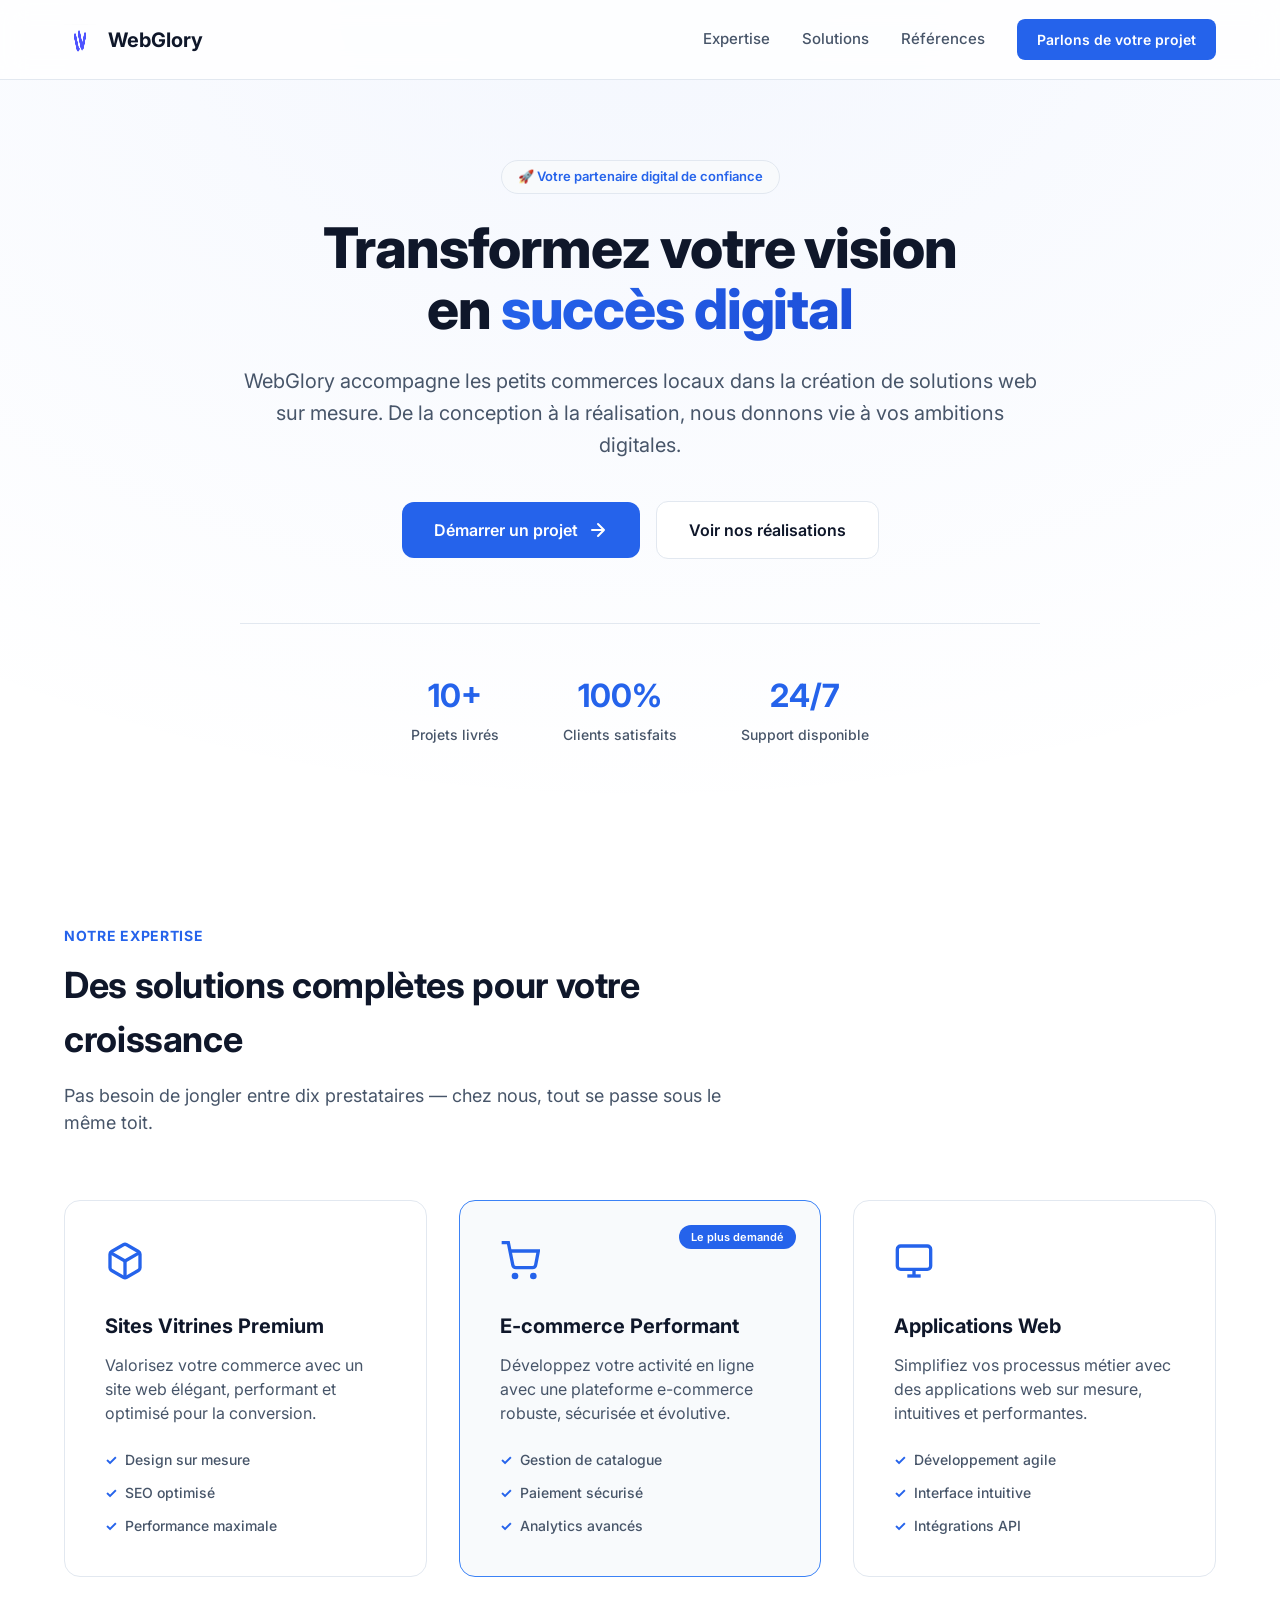
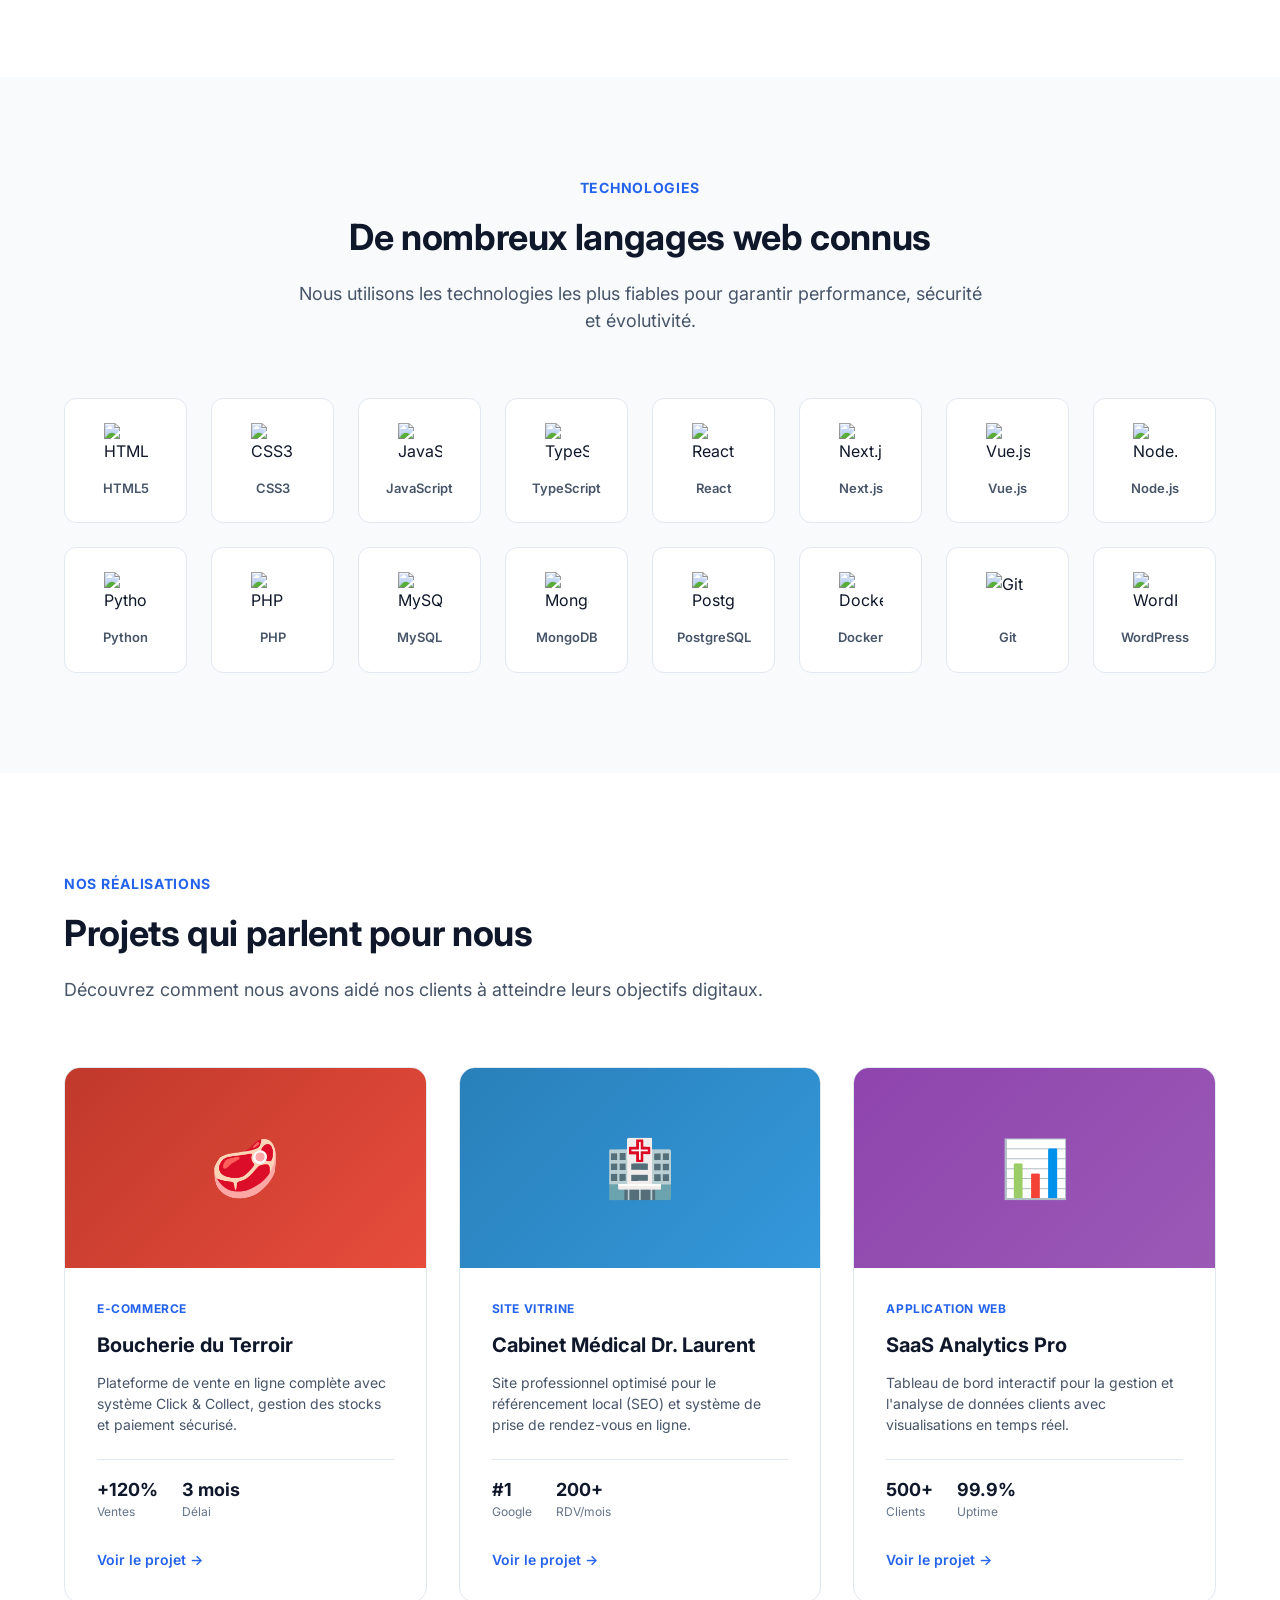
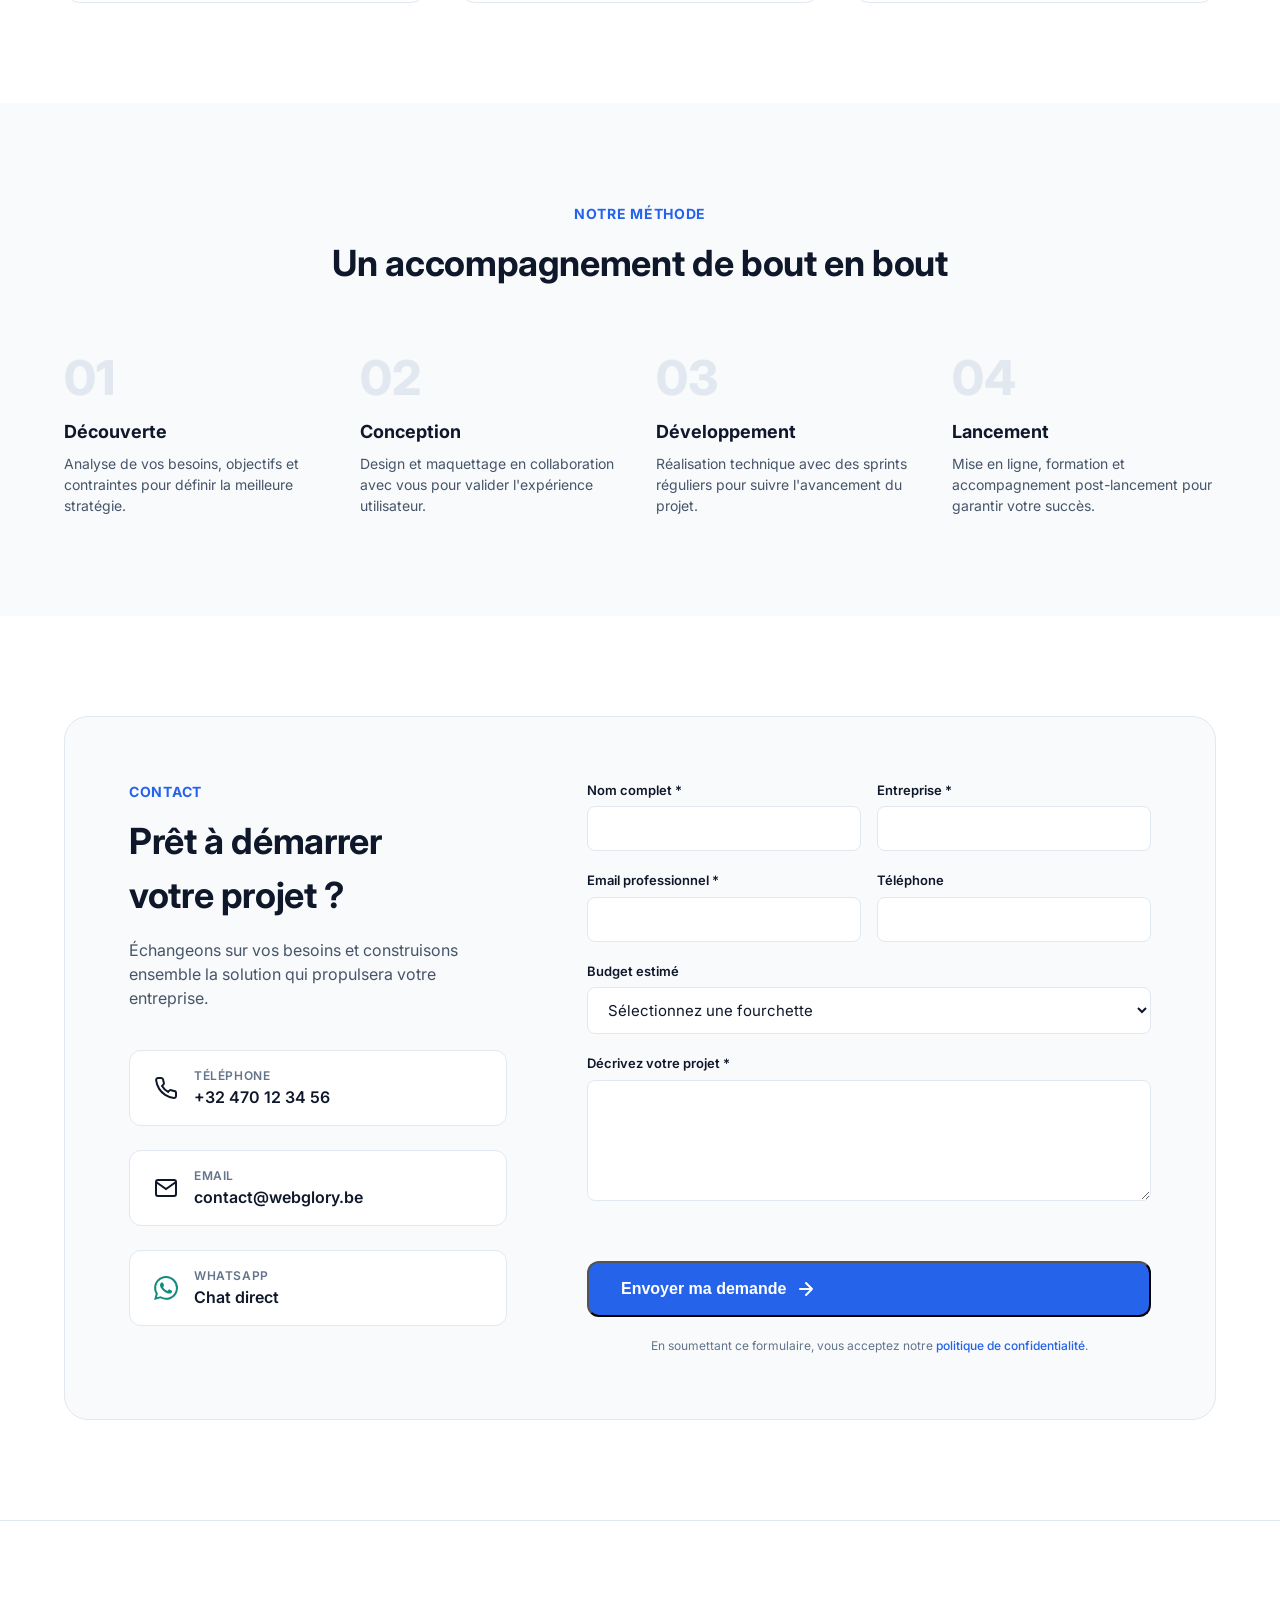
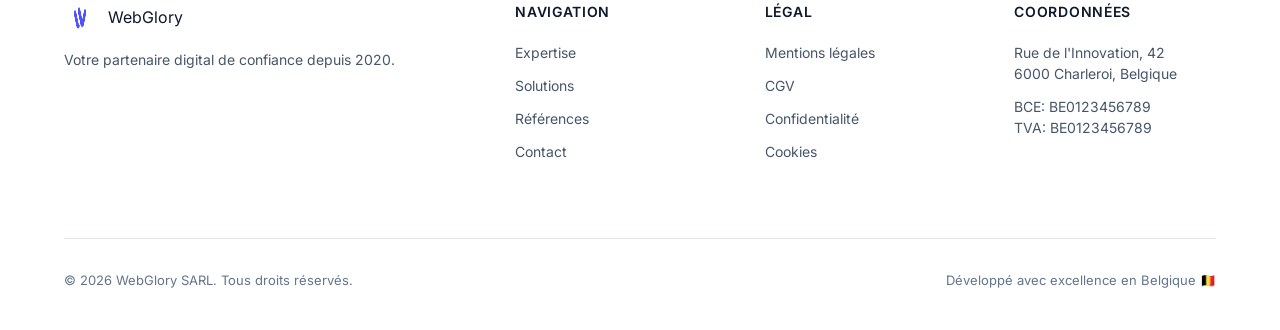
==== commit 43216994: "Update index.html" ====
--- a/index.html
+++ b/index.html
@@ -10,10 +10,810 @@
     
     <link rel="preconnect" href="https://fonts.googleapis.com">
     <link rel="preconnect" href="https://fonts.gstatic.com" crossorigin>
-    <link href="https://fonts.googleapis.com/css2?family=Inter:wght@300;400;500;600;700;800&display=swap" rel="stylesheet">
-    <link rel="stylesheet" href="style.css">
+
+    <link rel="preload" as="style" href="https://fonts.googleapis.com/css2?family=Inter:wght@300;400;500;600;700;800&display=swap">
+    <link rel="stylesheet" href="https://fonts.googleapis.com/css2?family=Inter:wght@300;400;500;600;700;800&display=swap" media="print" onload="this.media='all'">
+    <noscript>
+        <link rel="stylesheet" href="https://fonts.googleapis.com/css2?family=Inter:wght@300;400;500;600;700;800&display=swap">
+    </noscript>
 
     <script src="https://challenges.cloudflare.com/turnstile/v0/api.js" async defer></script>
+
+    <style>
+        :root {
+            --primary: #2563EB;
+            --primary-dark: #1D4ED8;
+            --primary-light: #3B82F6;
+            
+            --text-primary: #0F172A;
+            --text-secondary: #475569;
+            --text-light: #64748B;
+            
+            --bg-primary: #FFFFFF;
+            --bg-secondary: #F8FAFC;
+            --bg-tertiary: #F1F5F9;
+            
+            --border-color: #E2E8F0;
+            --shadow-sm: 0 1px 3px 0 rgba(0, 0, 0, 0.1);
+            --shadow-md: 0 4px 6px -1px rgba(0, 0, 0, 0.1);
+            --shadow-lg: 0 10px 15px -3px rgba(0, 0, 0, 0.1);
+            --shadow-xl: 0 20px 25px -5px rgba(0, 0, 0, 0.1);
+            
+            --radius-sm: 8px;
+            --radius-md: 12px;
+            --radius-lg: 16px;
+            --radius-xl: 24px;
+            
+            --transition: all 0.3s cubic-bezier(0.4, 0, 0.2, 1);
+        }
+
+        * {
+            margin: 0;
+            padding: 0;
+            box-sizing: border-box;
+        }
+
+        body {
+            font-family: 'Inter', sans-serif;
+            color: var(--text-primary);
+            background-color: var(--bg-primary);
+            line-height: 1.5;
+        }
+
+        a {
+            text-decoration: none;
+            color: inherit;
+        }
+
+        .container {
+            max-width: 1200px;
+            margin: 0 auto;
+            padding: 0 24px;
+        }
+
+        /* Styles spécifiques pour le header et la navigation */
+        .navbar {
+            position: fixed;
+            top: 0;
+            left: 0;
+            right: 0;
+            height: 80px;
+            background: rgba(255, 255, 255, 0.8);
+            backdrop-filter: blur(12px);
+            border-bottom: 1px solid var(--border-color);
+            z-index: 1000;
+        }
+
+        .nav-container {
+            display: flex;
+            align-items: center;
+            justify-content: space-between;
+            max-width: 1200px;
+            margin: 0 auto;
+            padding: 0 24px;
+            height: 100%;
+        }
+
+        .logo {
+            display: flex;
+            align-items: center;
+            gap: 12px;
+            font-weight: 700;
+            font-size: 20px;
+        }
+
+        .logo-img {
+            width: 32px;
+            height: 32px;
+        }
+
+        .nav-menu {
+            display: flex;
+            align-items: center;
+            gap: 32px;
+        }
+
+        .nav-link {
+            font-size: 15px;
+            font-weight: 500;
+            color: var(--text-secondary);
+            transition: var(--transition);
+        }
+
+        .nav-link:hover {
+            color: var(--primary);
+        }
+
+        .btn-primary-nav {
+            background-color: var(--primary);
+            color: white;
+            padding: 10px 20px;
+            border-radius: var(--radius-sm);
+            font-weight: 600;
+            font-size: 14px;
+            transition: var(--transition);
+        }
+
+        .btn-primary-nav:hover {
+            background-color: var(--primary-dark);
+        }
+
+        .mobile-toggle {
+            display: none;
+            flex-direction: column;
+            gap: 6px;
+            background: none;
+            border: none;
+            cursor: pointer;
+        }
+
+        .mobile-toggle span {
+            display: block;
+            width: 24px;
+            height: 2px;
+            background-color: var(--text-primary);
+        }
+
+        /* Hero */
+        .hero {
+            padding: 160px 0 80px;
+            background: radial-gradient(100% 100% at 50% 0%, rgba(37, 99, 235, 0.05) 0%, rgba(255, 255, 255, 0) 100%);
+        }
+
+        .hero-content {
+            max-width: 800px;
+            margin: 0 auto;
+            text-align: center;
+        }
+
+        .hero-badge {
+            display: inline-block;
+            background-color: var(--bg-secondary);
+            border: 1px solid var(--border-color);
+            padding: 6px 16px;
+            border-radius: 100px;
+            font-size: 13px;
+            font-weight: 600;
+            color: var(--primary);
+            margin-bottom: 24px;
+        }
+
+        .hero-title {
+            font-size: 56px;
+            font-weight: 800;
+            letter-spacing: -0.02em;
+            line-height: 1.1;
+            margin-bottom: 24px;
+        }
+
+        .gradient-text {
+            background: linear-gradient(135deg, var(--primary) 0%, var(--primary-dark) 100%);
+            -webkit-background-clip: text;
+            -webkit-text-fill-color: transparent;
+        }
+
+        .hero-subtitle {
+            font-size: 20px;
+            color: var(--text-secondary);
+            margin-bottom: 40px;
+            line-height: 1.6;
+        }
+
+        .hero-cta {
+            display: flex;
+            align-items: center;
+            justify-content: center;
+            gap: 16px;
+            margin-bottom: 64px;
+        }
+
+        .btn-primary-large {
+            display: inline-flex;
+            align-items: center;
+            gap: 10px;
+            background-color: var(--primary);
+            color: white;
+            padding: 16px 32px;
+            border-radius: var(--radius-md);
+            font-size: 16px;
+            font-weight: 600;
+            transition: var(--transition);
+        }
+
+        .btn-primary-large:hover {
+            background-color: var(--primary-dark);
+            transform: translateY(-2px);
+        }
+
+        .btn-secondary-large {
+            display: inline-flex;
+            align-items: center;
+            background-color: white;
+            border: 1px solid var(--border-color);
+            color: var(--text-primary);
+            padding: 16px 32px;
+            border-radius: var(--radius-md);
+            font-size: 16px;
+            font-weight: 600;
+            transition: var(--transition);
+        }
+
+        .btn-secondary-large:hover {
+            background-color: var(--bg-secondary);
+            border-color: var(--text-light);
+        }
+
+        .trust-bar {
+            display: flex;
+            align-items: center;
+            justify-content: center;
+            gap: 64px;
+            border-top: 1px solid var(--border-color);
+            padding-top: 48px;
+        }
+
+        .trust-item {
+            display: flex;
+            flex-direction: column;
+            gap: 4px;
+        }
+
+        .trust-number {
+            font-size: 32px;
+            font-weight: 700;
+            color: var(--primary);
+        }
+
+        .trust-label {
+            font-size: 14px;
+            color: var(--text-secondary);
+            font-weight: 500;
+        }
+
+        /* Sections */
+        section {
+            padding: 100px 0;
+        }
+
+        .section-header {
+            max-width: 700px;
+            margin-bottom: 64px;
+        }
+
+        .section-header.centered {
+            margin-left: auto;
+            margin-right: auto;
+            text-align: center;
+        }
+
+        .section-label {
+            font-size: 14px;
+            font-weight: 700;
+            text-transform: uppercase;
+            letter-spacing: 0.05em;
+            color: var(--primary);
+            display: block;
+            margin-bottom: 12px;
+        }
+
+        .section-title {
+            font-size: 36px;
+            font-weight: 700;
+            letter-spacing: -0.01em;
+            margin-bottom: 16px;
+        }
+
+        .section-subtitle {
+            font-size: 18px;
+            color: var(--text-secondary);
+        }
+
+        /* Grille Expertise */
+        .expertise-grid {
+            display: grid;
+            grid-template-columns: repeat(3, 1fr);
+            gap: 32px;
+        }
+
+        .expertise-card {
+            background-color: white;
+            border: 1px solid var(--border-color);
+            padding: 40px;
+            border-radius: var(--radius-lg);
+            transition: var(--transition);
+            position: relative;
+        }
+
+        .expertise-card:hover {
+            border-color: var(--primary-light);
+            box-shadow: var(--shadow-lg);
+            transform: translateY(-4px);
+        }
+
+        .expertise-card.featured {
+            background-color: var(--bg-secondary);
+            border-color: var(--primary-light);
+        }
+
+        .expertise-badge {
+            position: absolute;
+            top: 24px;
+            right: 24px;
+            background-color: var(--primary);
+            color: white;
+            padding: 4px 12px;
+            border-radius: 100px;
+            font-size: 11px;
+            font-weight: 600;
+        }
+
+        .expertise-icon {
+            color: var(--primary);
+            margin-bottom: 24px;
+        }
+
+        .expertise-card h3 {
+            font-size: 20px;
+            font-weight: 700;
+            margin-bottom: 12px;
+        }
+
+        .expertise-card p {
+            color: var(--text-secondary);
+            margin-bottom: 24px;
+        }
+
+        .expertise-features {
+            list-style: none;
+            display: flex;
+            flex-direction: column;
+            gap: 12px;
+        }
+
+        .expertise-features li {
+            font-size: 14px;
+            color: var(--text-secondary);
+            font-weight: 500;
+            display: flex;
+            align-items: center;
+            gap: 8px;
+        }
+
+        .expertise-features li::before {
+            content: "✓";
+            color: var(--primary);
+            font-weight: 700;
+        }
+
+        /* Tech logos */
+        .section-tech {
+            background-color: var(--bg-secondary);
+        }
+
+        .tech-logos-grid {
+            display: grid;
+            grid-template-columns: repeat(8, 1fr);
+            gap: 24px;
+        }
+
+        .tech-logo-item {
+            display: flex;
+            flex-direction: column;
+            align-items: center;
+            gap: 12px;
+            background-color: white;
+            padding: 24px 16px;
+            border-radius: var(--radius-md);
+            border: 1px solid var(--border-color);
+            transition: var(--transition);
+        }
+
+        .tech-logo-item:hover {
+            box-shadow: var(--shadow-md);
+            transform: translateY(-2px);
+            border-color: var(--primary-light);
+        }
+
+        .tech-logo-item img {
+            width: 44px;
+            height: 44px;
+        }
+
+        .tech-logo-item span {
+            font-size: 13px;
+            font-weight: 600;
+            color: var(--text-secondary);
+        }
+
+        /* Portfolio */
+        .portfolio-grid {
+            display: grid;
+            grid-template-columns: repeat(3, 1fr);
+            gap: 32px;
+        }
+
+        .portfolio-card {
+            display: flex;
+            flex-direction: column;
+            background: white;
+            border: 1px solid var(--border-color);
+            border-radius: var(--radius-lg);
+            overflow: hidden;
+            transition: var(--transition);
+        }
+
+        .portfolio-card:hover {
+            box-shadow: var(--shadow-lg);
+            transform: translateY(-4px);
+            border-color: var(--primary-light);
+        }
+
+        .portfolio-image {
+            height: 200px;
+            display: flex;
+            align-items: center;
+            justify-content: center;
+            font-size: 56px;
+        }
+
+        .portfolio-content {
+            padding: 32px;
+            display: flex;
+            flex-direction: column;
+            flex: 1;
+        }
+
+        .portfolio-category {
+            font-size: 12px;
+            font-weight: 700;
+            color: var(--primary);
+            text-transform: uppercase;
+            letter-spacing: 0.05em;
+            margin-bottom: 12px;
+            display: block;
+        }
+
+        .portfolio-content h3 {
+            font-size: 20px;
+            font-weight: 700;
+            margin-bottom: 12px;
+        }
+
+        .portfolio-content p {
+            color: var(--text-secondary);
+            font-size: 14px;
+            margin-bottom: 24px;
+            line-height: 1.5;
+        }
+
+        .portfolio-stats {
+            display: flex;
+            align-items: center;
+            gap: 24px;
+            border-top: 1px solid var(--border-color);
+            padding: 16px 0;
+            margin-top: auto;
+        }
+
+        .stat {
+            display: flex;
+            flex-direction: column;
+        }
+
+        .stat-value {
+            font-size: 18px;
+            font-weight: 700;
+            color: var(--text-primary);
+        }
+
+        .stat-label {
+            font-size: 12px;
+            color: var(--text-light);
+        }
+
+        .portfolio-cta {
+            font-size: 14px;
+            font-weight: 600;
+            color: var(--primary);
+            margin-top: 12px;
+            display: flex;
+            align-items: center;
+            gap: 4px;
+        }
+
+        /* Processus */
+        .section-process {
+            background-color: var(--bg-secondary);
+        }
+
+        .process-timeline {
+            display: grid;
+            grid-template-columns: repeat(4, 1fr);
+            gap: 32px;
+        }
+
+        .process-step {
+            position: relative;
+        }
+
+        .process-number {
+            font-size: 48px;
+            font-weight: 800;
+            color: var(--border-color);
+            line-height: 1;
+            margin-bottom: 16px;
+        }
+
+        .process-step h3 {
+            font-size: 18px;
+            font-weight: 700;
+            margin-bottom: 8px;
+        }
+
+        .process-step p {
+            color: var(--text-secondary);
+            font-size: 14px;
+        }
+
+        /* Contact Section */
+        .section-contact {
+            background-color: var(--bg-primary);
+        }
+
+        .contact-wrapper {
+            display: grid;
+            grid-template-columns: 1fr 1fr;
+            gap: 80px;
+            background-color: var(--bg-secondary);
+            padding: 64px;
+            border-radius: var(--radius-xl);
+            border: 1px solid var(--border-color);
+        }
+
+        .contact-description {
+            font-size: 16px;
+            color: var(--text-secondary);
+            margin-bottom: 40px;
+        }
+
+        .contact-methods {
+            display: flex;
+            flex-direction: column;
+            gap: 24px;
+        }
+
+        .contact-method {
+            display: flex;
+            align-items: center;
+            gap: 16px;
+            background: white;
+            border: 1px solid var(--border-color);
+            padding: 16px 24px;
+            border-radius: var(--radius-md);
+            transition: var(--transition);
+        }
+
+        .contact-method:hover {
+            border-color: var(--primary-light);
+            transform: translateY(-2px);
+        }
+
+        .contact-method.whatsapp {
+            color: #128C7E;
+        }
+
+        .contact-method svg {
+            flex-shrink: 0;
+        }
+
+        .method-label {
+            display: block;
+            font-size: 12px;
+            font-weight: 600;
+            text-transform: uppercase;
+            color: var(--text-light);
+            letter-spacing: 0.05em;
+        }
+
+        .method-value {
+            font-size: 16px;
+            font-weight: 600;
+            color: var(--text-primary);
+        }
+
+        /* Formulaire */
+        .contact-form {
+            display: flex;
+            flex-direction: column;
+            gap: 20px;
+        }
+
+        .form-row {
+            display: grid;
+            grid-template-columns: 1fr 1fr;
+            gap: 16px;
+        }
+
+        .form-group {
+            display: flex;
+            flex-direction: column;
+            gap: 6px;
+        }
+
+        .form-group label {
+            font-size: 13px;
+            font-weight: 600;
+            color: var(--text-primary);
+        }
+
+        .form-group input,
+        .form-group select,
+        .form-group textarea {
+            background-color: white;
+            border: 1px solid var(--border-color);
+            border-radius: var(--radius-sm);
+            padding: 12px 16px;
+            font-family: inherit;
+            font-size: 15px;
+            color: var(--text-primary);
+            outline: none;
+            transition: var(--transition);
+        }
+
+        .form-group input:focus,
+        .form-group select:focus,
+        .form-group textarea:focus {
+            border-color: var(--primary);
+            box-shadow: 0 0 0 3px rgba(37, 99, 235, 0.1);
+        }
+
+        .full-width {
+            width: 100%;
+        }
+
+        .form-privacy {
+            font-size: 12px;
+            color: var(--text-light);
+            text-align: center;
+        }
+
+        .form-privacy a {
+            color: var(--primary);
+            font-weight: 500;
+        }
+
+        /* Footer */
+        .footer {
+            border-top: 1px solid var(--border-color);
+            padding: 80px 0 40px;
+        }
+
+        .footer-main {
+            display: grid;
+            grid-template-columns: 2fr 1fr 1fr 1fr;
+            gap: 48px;
+            margin-bottom: 64px;
+        }
+
+        .footer-logo {
+            display: flex;
+            align-items: center;
+            gap: 12px;
+            margin-bottom: 16px;
+        }
+
+        .footer-logo-img {
+            width: 32px;
+            height: 32px;
+        }
+
+        .footer-tagline {
+            color: var(--text-secondary);
+            font-size: 14px;
+        }
+
+        .footer-column h4 {
+            font-size: 14px;
+            font-weight: 600;
+            text-transform: uppercase;
+            letter-spacing: 0.05em;
+            color: var(--text-primary);
+            margin-bottom: 20px;
+        }
+
+        .footer-column a,
+        .footer-column p {
+            display: block;
+            font-size: 14px;
+            color: var(--text-secondary);
+            margin-bottom: 12px;
+        }
+
+        .footer-column a:hover {
+            color: var(--primary);
+        }
+
+        .footer-bottom {
+            display: flex;
+            align-items: center;
+            justify-content: space-between;
+            border-top: 1px solid var(--border-color);
+            padding-top: 32px;
+            font-size: 13px;
+            color: var(--text-light);
+        }
+
+        /* Responsive */
+        @media (max-width: 1024px) {
+            .contact-wrapper {
+                grid-template-columns: 1fr;
+                gap: 48px;
+                padding: 40px;
+            }
+            
+            .footer-main {
+                grid-template-columns: 1fr 1fr;
+                gap: 32px;
+            }
+            
+            .tech-logos-grid {
+                grid-template-columns: repeat(4, 1fr);
+            }
+            
+            .expertise-grid, .portfolio-grid {
+                grid-template-columns: 1fr;
+            }
+        }
+
+        @media (max-width: 768px) {
+            .nav-menu {
+                display: none;
+            }
+            
+            .mobile-toggle {
+                display: flex;
+            }
+            
+            .hero {
+                padding: 100px 0 60px;
+            }
+            
+            .hero-title {
+                font-size: 36px;
+            }
+            
+            .hero-subtitle {
+                font-size: 18px;
+            }
+            
+            .hero-cta {
+                flex-direction: column;
+            }
+            
+            .btn-primary-large,
+            .btn-secondary-large {
+                width: 100%;
+                justify-content: center;
+            }
+            
+            .trust-bar {
+                gap: 32px;
+                flex-direction: column;
+            }
+            
+            section {
+                padding: 60px 0;
+            }
+
+            .form-row {
+                grid-template-columns: 1fr;
+            }
+            
+            .process-timeline {
+                grid-template-columns: 1fr;
+            }
+        }
+    </style>
 </head>
 <body>
     <nav class="navbar">
@@ -54,7 +854,7 @@
                     <a href="#contact" class="btn-primary-large">
                         Démarrer un projet
                         <svg width="20" height="20" viewBox="0 0 20 20" fill="none">
-                            <path d="M4 10H16M16 10L10 4M16 10L10 16" stroke="currentColor" stroke-width="2" stroke-linecap="round" stroke-linejoin="round"/>
+                            <path d="M4 10H16M16 10L10 4M16 10L10 4M16 10L10 16" stroke="currentColor" stroke-width="2" stroke-linecap="round" stroke-linejoin="round"/>
                         </svg>
                     </a>
                     <a href="#portfolio" class="btn-secondary-large">Voir nos réalisations</a>
@@ -151,70 +951,22 @@
             </div>
             
             <div class="tech-logos-grid">
-                <div class="tech-logo-item">
-                    <img src="https://cdn.jsdelivr.net/gh/devicons/devicon@latest/icons/html5/html5-original.svg" alt="HTML5" title="HTML5">
-                    <span>HTML5</span>
-                </div>
-                <div class="tech-logo-item">
-                    <img src="https://cdn.jsdelivr.net/gh/devicons/devicon@latest/icons/css3/css3-original.svg" alt="CSS3" title="CSS3">
-                    <span>CSS3</span>
-                </div>
-                <div class="tech-logo-item">
-                    <img src="https://cdn.jsdelivr.net/gh/devicons/devicon@latest/icons/javascript/javascript-original.svg" alt="JavaScript" title="JavaScript">
-                    <span>JavaScript</span>
-                </div>
-                <div class="tech-logo-item">
-                    <img src="https://cdn.jsdelivr.net/gh/devicons/devicon@latest/icons/typescript/typescript-original.svg" alt="TypeScript" title="TypeScript">
-                    <span>TypeScript</span>
-                </div>
-                <div class="tech-logo-item">
-                    <img src="https://cdn.jsdelivr.net/gh/devicons/devicon@latest/icons/react/react-original.svg" alt="React" title="React">
-                    <span>React</span>
-                </div>
-                <div class="tech-logo-item">
-                    <img src="https://cdn.jsdelivr.net/gh/devicons/devicon@latest/icons/nextjs/nextjs-original.svg" alt="Next.js" title="Next.js">
-                    <span>Next.js</span>
-                </div>
-                <div class="tech-logo-item">
-                    <img src="https://cdn.jsdelivr.net/gh/devicons/devicon@latest/icons/vuejs/vuejs-original.svg" alt="Vue.js" title="Vue.js">
-                    <span>Vue.js</span>
-                </div>
-                <div class="tech-logo-item">
-                    <img src="https://cdn.jsdelivr.net/gh/devicons/devicon@latest/icons/nodejs/nodejs-original.svg" alt="Node.js" title="Node.js">
-                    <span>Node.js</span>
-                </div>
-                <div class="tech-logo-item">
-                    <img src="https://cdn.jsdelivr.net/gh/devicons/devicon@latest/icons/python/python-original.svg" alt="Python" title="Python">
-                    <span>Python</span>
-                </div>
-                <div class="tech-logo-item">
-                    <img src="https://cdn.jsdelivr.net/gh/devicons/devicon@latest/icons/php/php-original.svg" alt="PHP" title="PHP">
-                    <span>PHP</span>
-                </div>
-                <div class="tech-logo-item">
-                    <img src="https://cdn.jsdelivr.net/gh/devicons/devicon@latest/icons/mysql/mysql-original.svg" alt="MySQL" title="MySQL">
-                    <span>MySQL</span>
-                </div>
-                <div class="tech-logo-item">
-                    <img src="https://cdn.jsdelivr.net/gh/devicons/devicon@latest/icons/mongodb/mongodb-original.svg" alt="MongoDB" title="MongoDB">
-                    <span>MongoDB</span>
-                </div>
-                <div class="tech-logo-item">
-                    <img src="https://cdn.jsdelivr.net/gh/devicons/devicon@latest/icons/postgresql/postgresql-original.svg" alt="PostgreSQL" title="PostgreSQL">
-                    <span>PostgreSQL</span>
-                </div>
-                <div class="tech-logo-item">
-                    <img src="https://cdn.jsdelivr.net/gh/devicons/devicon@latest/icons/docker/docker-original.svg" alt="Docker" title="Docker">
-                    <span>Docker</span>
-                </div>
-                <div class="tech-logo-item">
-                    <img src="https://cdn.jsdelivr.net/gh/devicons/devicon@latest/icons/git/git-original.svg" alt="Git" title="Git">
-                    <span>Git</span>
-                </div>
-                <div class="tech-logo-item">
-                    <img src="https://cdn.jsdelivr.net/gh/devicons/devicon@latest/icons/wordpress/wordpress-plain.svg" alt="WordPress" title="WordPress">
-                    <span>WordPress</span>
-                </div>
+                <div class="tech-logo-item"><img src="https://cdn.jsdelivr.net/gh/devicons/devicon@latest/icons/html5/html5-original.svg" alt="HTML5" title="HTML5"><span>HTML5</span></div>
+                <div class="tech-logo-item"><img src="https://cdn.jsdelivr.net/gh/devicons/devicon@latest/icons/css3/css3-original.svg" alt="CSS3" title="CSS3"><span>CSS3</span></div>
+                <div class="tech-logo-item"><img src="https://cdn.jsdelivr.net/gh/devicons/devicon@latest/icons/javascript/javascript-original.svg" alt="JavaScript" title="JavaScript"><span>JavaScript</span></div>
+                <div class="tech-logo-item"><img src="https://cdn.jsdelivr.net/gh/devicons/devicon@latest/icons/typescript/typescript-original.svg" alt="TypeScript" title="TypeScript"><span>TypeScript</span></div>
+                <div class="tech-logo-item"><img src="https://cdn.jsdelivr.net/gh/devicons/devicon@latest/icons/react/react-original.svg" alt="React" title="React"><span>React</span></div>
+                <div class="tech-logo-item"><img src="https://cdn.jsdelivr.net/gh/devicons/devicon@latest/icons/nextjs/nextjs-original.svg" alt="Next.js" title="Next.js"><span>Next.js</span></div>
+                <div class="tech-logo-item"><img src="https://cdn.jsdelivr.net/gh/devicons/devicon@latest/icons/vuejs/vuejs-original.svg" alt="Vue.js" title="Vue.js"><span>Vue.js</span></div>
+                <div class="tech-logo-item"><img src="https://cdn.jsdelivr.net/gh/devicons/devicon@latest/icons/nodejs/nodejs-original.svg" alt="Node.js" title="Node.js"><span>Node.js</span></div>
+                <div class="tech-logo-item"><img src="https://cdn.jsdelivr.net/gh/devicons/devicon@latest/icons/python/python-original.svg" alt="Python" title="Python"><span>Python</span></div>
+                <div class="tech-logo-item"><img src="https://cdn.jsdelivr.net/gh/devicons/devicon@latest/icons/php/php-original.svg" alt="PHP" title="PHP"><span>PHP</span></div>
+                <div class="tech-logo-item"><img src="https://cdn.jsdelivr.net/gh/devicons/devicon@latest/icons/mysql/mysql-original.svg" alt="MySQL" title="MySQL"><span>MySQL</span></div>
+                <div class="tech-logo-item"><img src="https://cdn.jsdelivr.net/gh/devicons/devicon@latest/icons/mongodb/mongodb-original.svg" alt="MongoDB" title="MongoDB"><span>MongoDB</span></div>
+                <div class="tech-logo-item"><img src="https://cdn.jsdelivr.net/gh/devicons/devicon@latest/icons/postgresql/postgresql-original.svg" alt="PostgreSQL" title="PostgreSQL"><span>PostgreSQL</span></div>
+                <div class="tech-logo-item"><img src="https://cdn.jsdelivr.net/gh/devicons/devicon@latest/icons/docker/docker-original.svg" alt="Docker" title="Docker"><span>Docker</span></div>
+                <div class="tech-logo-item"><img src="https://cdn.jsdelivr.net/gh/devicons/devicon@latest/icons/git/git-original.svg" alt="Git" title="Git"><span>Git</span></div>
+                <div class="tech-logo-item"><img src="https://cdn.jsdelivr.net/gh/devicons/devicon@latest/icons/wordpress/wordpress-plain.svg" alt="WordPress" title="WordPress"><span>WordPress</span></div>
             </div>
         </div>
     </section>
@@ -227,68 +979,44 @@
                 <p class="section-subtitle">Découvrez comment nous avons aidé nos clients à atteindre leurs objectifs digitaux.</p>
             </div>
             
-            <div class="portfolio-grid" id="portfolio-grid">
-                <a href="projects/projet-2/index.html" class="portfolio-card portfolio-link">
-                    <div class="portfolio-image" style="background: linear-gradient(135deg, #c0392b 0%, #e74c3c 100%);">
-                        🥩
-                    </div>
+            <div class="portfolio-grid">
+                <a href="projects/projet-2/index.html" class="portfolio-card">
+                    <div class="portfolio-image" style="background: linear-gradient(135deg, #c0392b 0%, #e74c3c 100%);">🥩</div>
                     <div class="portfolio-content">
                         <span class="portfolio-category">E-commerce</span>
                         <h3>Boucherie du Terroir</h3>
-                        <p>Plateforme de vente en ligne complète avec système Click &amp; Collect, gestion des stocks en temps réel et paiement sécurisé.</p>
+                        <p>Plateforme de vente en ligne complète avec système Click & Collect, gestion des stocks et paiement sécurisé.</p>
                         <div class="portfolio-stats">
-                            <div class="stat">
-                                <span class="stat-value">+120%</span>
-                                <span class="stat-label">Ventes en ligne</span>
-                            </div>
-                            <div class="stat">
-                                <span class="stat-value">3 mois</span>
-                                <span class="stat-label">Délai de livraison</span>
-                            </div>
+                            <div class="stat"><span class="stat-value">+120%</span><span class="stat-label">Ventes</span></div>
+                            <div class="stat"><span class="stat-value">3 mois</span><span class="stat-label">Délai</span></div>
                         </div>
                         <div class="portfolio-cta">Voir le projet →</div>
                     </div>
                 </a>
 
-                <a href="projects/projet-3/index.html" class="portfolio-card portfolio-link">
-                    <div class="portfolio-image" style="background: linear-gradient(135deg, #2980b9 0%, #3498db 100%);">
-                        🏥
-                    </div>
+                <a href="projects/projet-3/index.html" class="portfolio-card">
+                    <div class="portfolio-image" style="background: linear-gradient(135deg, #2980b9 0%, #3498db 100%);">🏥</div>
                     <div class="portfolio-content">
                         <span class="portfolio-category">Site Vitrine</span>
                         <h3>Cabinet Médical Dr. Laurent</h3>
-                        <p>Site professionnel optimisé pour le référencement local (SEO), système de prise de rendez-vous en ligne et conformité RGPD.</p>
+                        <p>Site professionnel optimisé pour le référencement local (SEO) et système de prise de rendez-vous en ligne.</p>
                         <div class="portfolio-stats">
-                            <div class="stat">
-                                <span class="stat-value">#1</span>
-                                <span class="stat-label">Google Local</span>
-                            </div>
-                            <div class="stat">
-                                <span class="stat-value">200+</span>
-                                <span class="stat-label">RDV/mois en ligne</span>
-                            </div>
+                            <div class="stat"><span class="stat-value">#1</span><span class="stat-label">Google</span></div>
+                            <div class="stat"><span class="stat-value">200+</span><span class="stat-label">RDV/mois</span></div>
                         </div>
                         <div class="portfolio-cta">Voir le projet →</div>
                     </div>
                 </a>
 
-                <a href="projects/projet-4/index.html" class="portfolio-card portfolio-link">
-                    <div class="portfolio-image" style="background: linear-gradient(135deg, #8e44ad 0%, #9b59b6 100%);">
-                        📊
-                    </div>
+                <a href="projects/projet-4/index.html" class="portfolio-card">
+                    <div class="portfolio-image" style="background: linear-gradient(135deg, #8e44ad 0%, #9b59b6 100%);">📊</div>
                     <div class="portfolio-content">
                         <span class="portfolio-category">Application Web</span>
                         <h3>SaaS Analytics Pro</h3>
-                        <p>Tableau de bord interactif pour la gestion et l'analyse de données clients avec visualisations en temps réel et exports automatisés.</p>
+                        <p>Tableau de bord interactif pour la gestion et l'analyse de données clients avec visualisations en temps réel.</p>
                         <div class="portfolio-stats">
-                            <div class="stat">
-                                <span class="stat-value">500+</span>
-                                <span class="stat-label">Utilisateurs actifs</span>
-                            </div>
-                            <div class="stat">
-                                <span class="stat-value">99.9%</span>
-                                <span class="stat-label">Uptime</span>
-                            </div>
+                            <div class="stat"><span class="stat-value">500+</span><span class="stat-label">Clients</span></div>
+                            <div class="stat"><span class="stat-value">99.9%</span><span class="stat-label">Uptime</span></div>
                         </div>
                         <div class="portfolio-cta">Voir le projet →</div>
                     </div>
@@ -322,7 +1050,7 @@
                 </div>
                 <div class="process-step">
                     <div class="process-number">04</div>
-                    <h3>Lancement &amp; Suivi</h3>
+                    <h3>Lancement</h3>
                     <p>Mise en ligne, formation et accompagnement post-lancement pour garantir votre succès.</p>
                 </div>
             </div>
@@ -342,12 +1070,9 @@
                     <div class="contact-methods">
                         <a href="tel:+32470123456" class="contact-method">
                             <svg width="24" height="24" viewBox="0 0 24 24" fill="none" stroke="currentColor" stroke-width="2">
-                                <path d="M22 16.92v3a2 2 0 0 1-2.18 2 19.79(19.79 0 0 1-8.63-3.07 19.5 19.5 0 0 1-6-6 19.79 19.79 0 0 1-3.07-8.67A2 2 0 0 1 4.11 2h3a2 2 0 0 1 2 1.72 12.84 12.84 0 0 0 .7 2.81 2 2 0 0 1-.45 2.11L8.09 9.91a16 16 0 0 0 6 6l1.27-1.27a2 2 0 0 1 2.11-.45 12.84 12.84 0 0 0 2.81.7A2 2 0 0 1 22 16.92z"/>
+                                <path d="M22 16.92v3a2 2 0 0 1-2.18 2 19.79 19.79 0 0 1-8.63-3.07 19.5 19.5 0 0 1-6-6 19.79 19.79 0 0 1-3.07-8.67A2 2 0 0 1 4.11 2h3a2 2 0 0 1 2 1.72 12.84 12.84 0 0 0 .7 2.81 2 2 0 0 1-.45 2.11L8.09 9.91a16 16 0 0 0 6 6l1.27-1.27a2 2 0 0 1 2.11-.45 12.84 12.84 0 0 0 2.81.7A2 2 0 0 1 22 16.92z"/>
                             </svg>
-                            <div>
-                                <span class="method-label">Téléphone</span>
-                                <span class="method-value">+32 470 12 34 56</span>
-                            </div>
+                            <div><span class="method-label">Téléphone</span><span class="method-value">+32 470 12 34 56</span></div>
                         </a>
                         
                         <a href="mailto:contact@webglory.be" class="contact-method">
@@ -355,20 +1080,14 @@
                                 <path d="M4 4h16c1.1 0 2 .9 2 2v12c0 1.1-.9 2-2 2H4c-1.1 0-2-.9-2-2V6c0-1.1.9-2 2-2z"/>
                                 <polyline points="22,6 12,13 2,6"/>
                             </svg>
-                            <div>
-                                <span class="method-label">Email</span>
-                                <span class="method-value">contact@webglory.be</span>
-                            </div>
+                            <div><span class="method-label">Email</span><span class="method-value">contact@webglory.be</span></div>
                         </a>
                         
                         <a href="https://wa.me/32470123456" target="_blank" rel="noopener noreferrer" class="contact-method whatsapp">
                             <svg width="24" height="24" viewBox="0 0 24 24" fill="currentColor">
                                 <path d="M17.472 14.382c-.297-.149-1.758-.867-2.03-.967-.273-.099-.471-.148-.67.15-.197.297-.767.966-.94 1.164-.173.199-.347.223-.644.075-.297-.15-1.255-.463-2.39-1.475-.883-.788-1.48-1.761-1.653-2.059-.173-.297-.018-.458.13-.606.134-.133.298-.347.446-.52.149-.174.198-.298.298-.497.099-.198.05-.371-.025-.52-.075-.149-.669-1.612-.916-2.207-.242-.579-.487-.5-.669-.51-.173-.008-.371-.01-.57-.01-.198 0-.52.074-.792.372-.272.297-1.04 1.016-1.04 2.479 0 1.462 1.065 2.875 1.213 3.074.149.198 2.096 3.2 5.077 4.487.709.306 1.262.489 1.694.625.712.227 1.36.195 1.871.118.571-.085 1.758-.719 2.006-1.413.248-.694.248-1.289.173-1.413-.074-.124-.272-.198-.57-.347m-5.421 7.403h-.004a9.87 9.87 0 01-5.031-1.378l-.361-.214-3.741.982.998-3.648-.235-.374a9.86 9.86 0 01-1.51-5.26c.001-5.45 4.436-9.884 9.888-9.884 2.64 0 5.122 1.03 6.988 2.898a9.825 9.825 0 012.893 6.994c-.003 5.45-4.437 9.884-9.885 9.884m8.413-18.297A11.815 11.815 0 0012.05 0C5.495 0 .16 5.335.157 11.892c0 2.096.547 4.142 1.588 5.945L.057 24l6.305-1.654a11.882 11.882 0 005.683 1.448h.005c6.554 0 11.89-5.335 11.893-11.893a11.821 11.821 0 00-3.48-8.413z"/>
                             </svg>
-                            <div>
-                                <span class="method-label">WhatsApp</span>
-                                <span class="method-value">Chat direct</span>
-                            </div>
+                            <div><span class="method-label">WhatsApp</span><span class="method-value">Chat direct</span></div>
                         </a>
                     </div>
                 </div>
@@ -412,9 +1131,9 @@
                             <label for="message">Décrivez votre projet *</label>
                             <textarea id="message" name="message" rows="5" required></textarea>
                         </div>
-                        
+
                         <div class="form-group" style="margin-bottom: 20px;">
-                            <div class="cf-turnstile" data-sitekey="0x4AAAAAADI6AXBtkAwy9iFP" data-theme="light"></div>
+                            <div class="cf-turnstile" data-sitekey="VOTRE_SITE_KEY_PUBLIQUE" data-theme="light"></div>
                         </div>
                         
                         <button type="submit" class="btn-primary-large full-width">
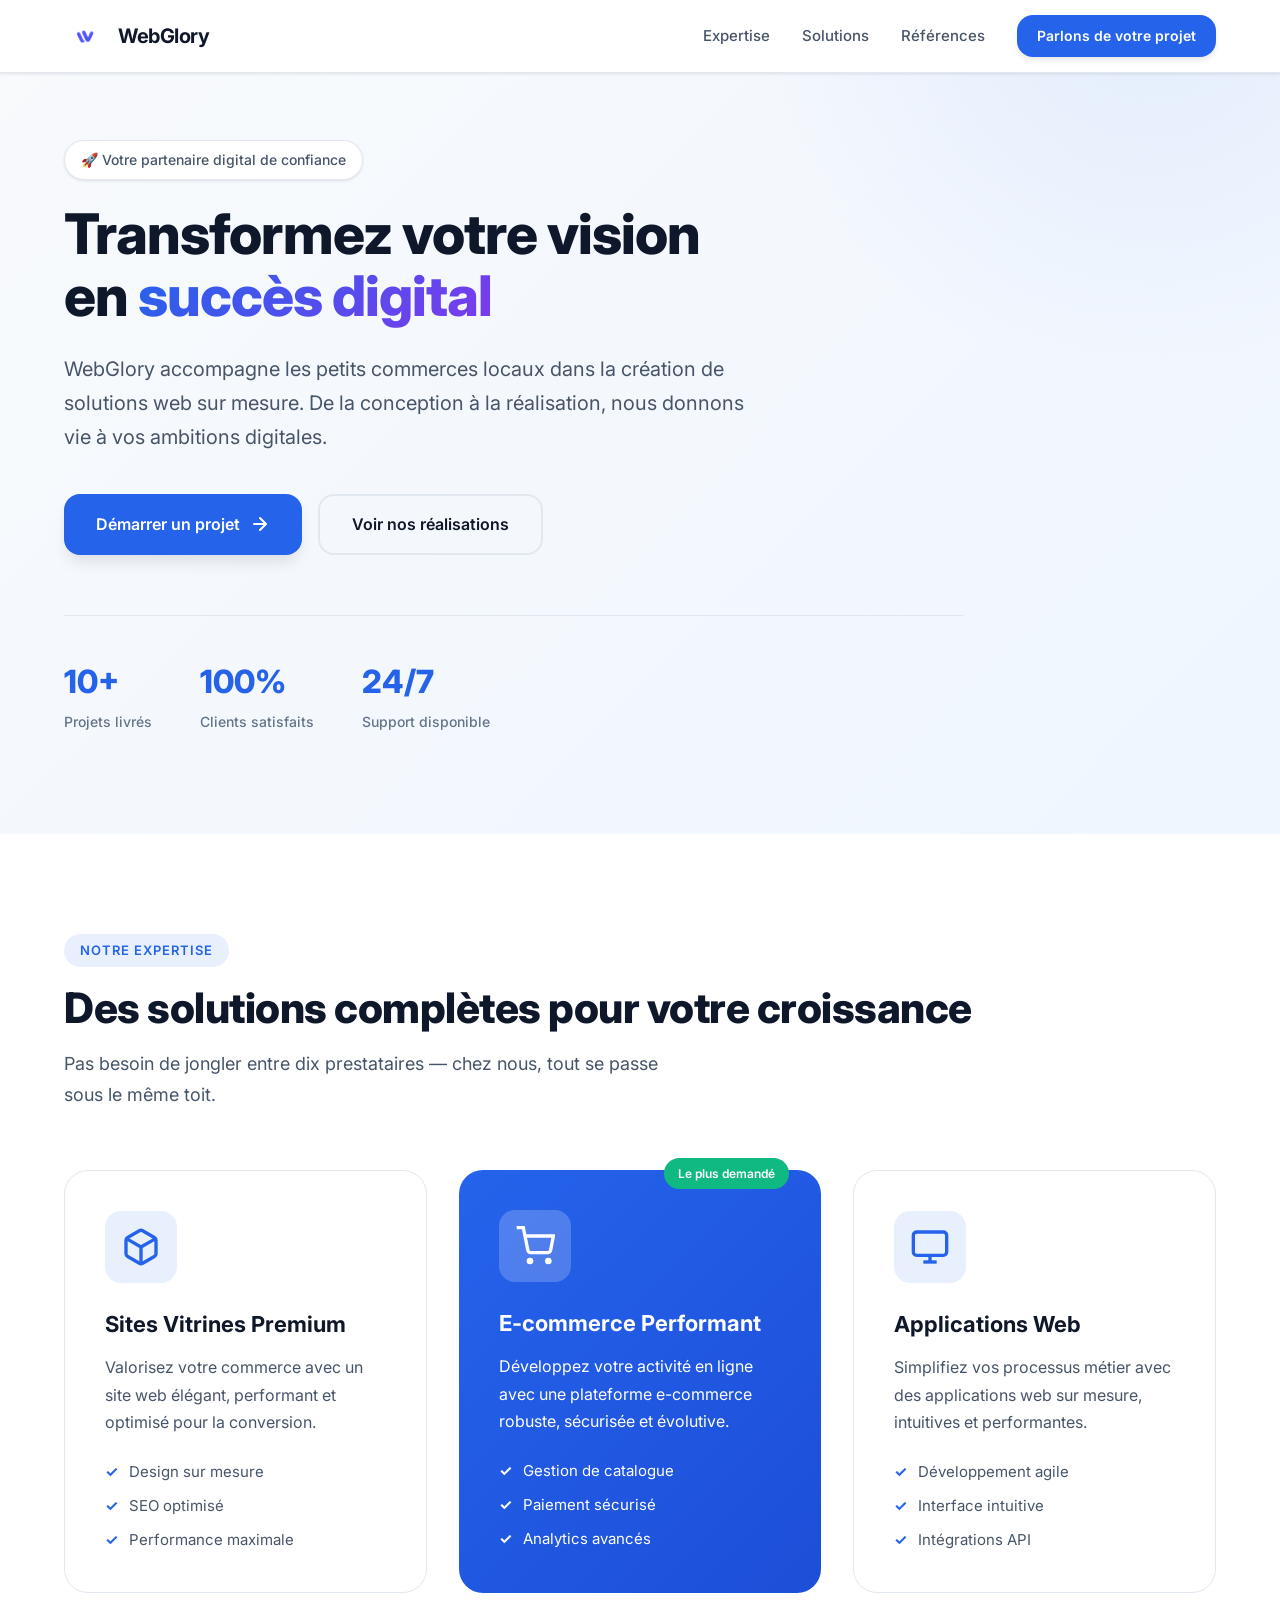
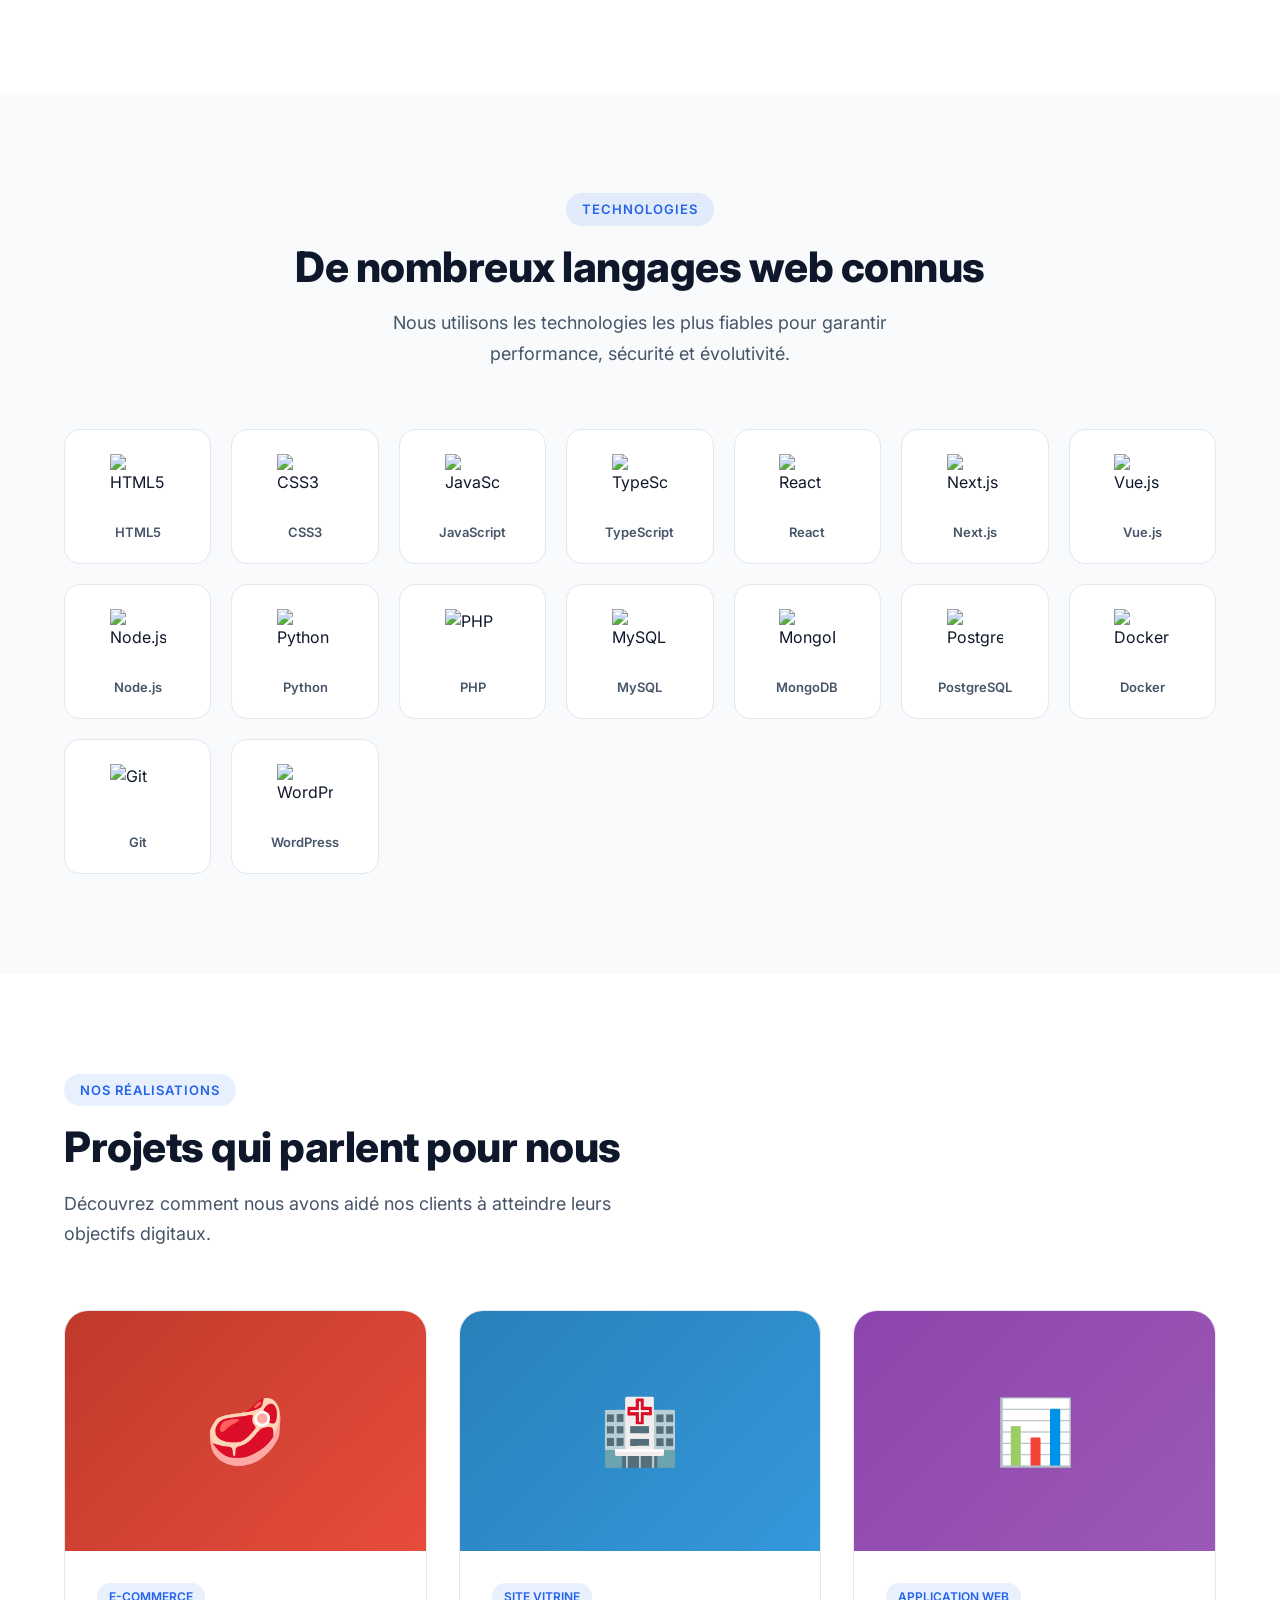
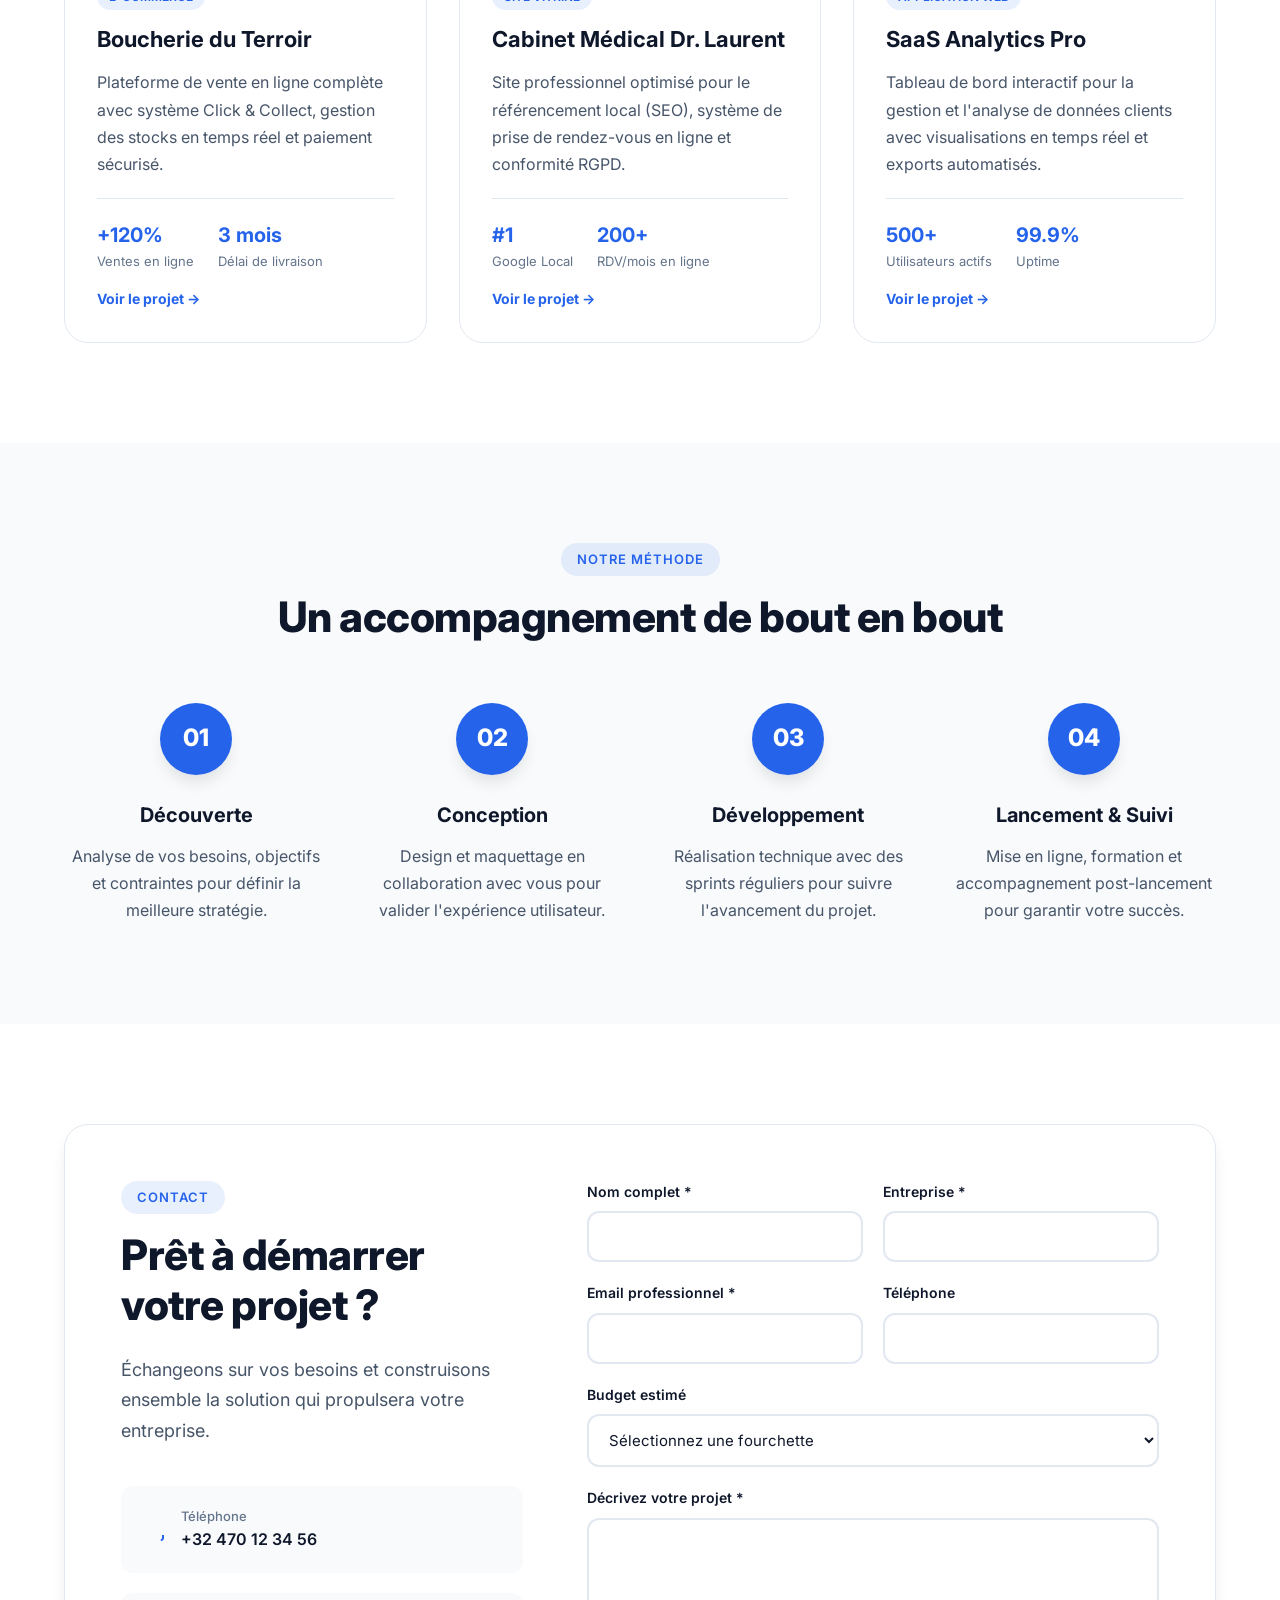
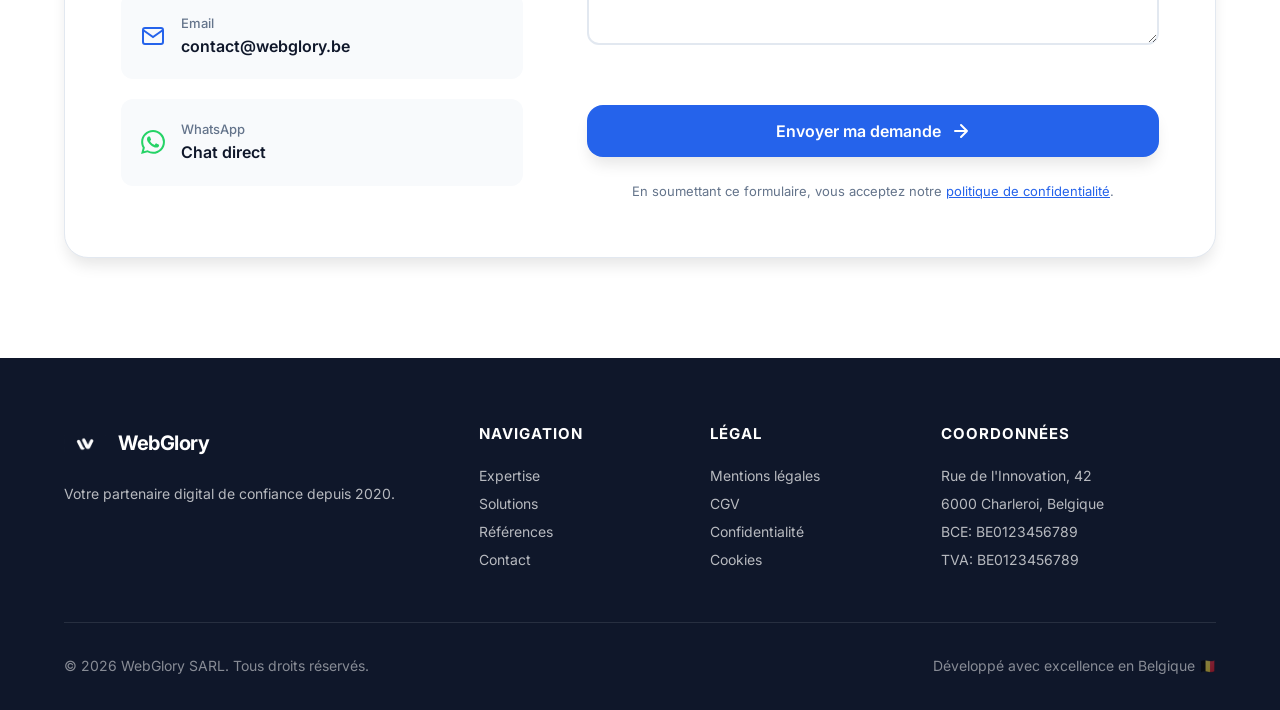
==== commit 3d5f5bff: "Refactor index.html for optimization and clarity Removed unused CSS styles, updated font links, and " ====
--- a/index.html
+++ b/index.html
@@ -10,810 +10,10 @@
     
     <link rel="preconnect" href="https://fonts.googleapis.com">
     <link rel="preconnect" href="https://fonts.gstatic.com" crossorigin>
-
-    <link rel="preload" as="style" href="https://fonts.googleapis.com/css2?family=Inter:wght@300;400;500;600;700;800&display=swap">
-    <link rel="stylesheet" href="https://fonts.googleapis.com/css2?family=Inter:wght@300;400;500;600;700;800&display=swap" media="print" onload="this.media='all'">
-    <noscript>
-        <link rel="stylesheet" href="https://fonts.googleapis.com/css2?family=Inter:wght@300;400;500;600;700;800&display=swap">
-    </noscript>
+    <link href="https://fonts.googleapis.com/css2?family=Inter:wght@300;400;500;600;700;800&display=swap" rel="stylesheet">
+    <link rel="stylesheet" href="style.css">
 
     <script src="https://challenges.cloudflare.com/turnstile/v0/api.js" async defer></script>
-
-    <style>
-        :root {
-            --primary: #2563EB;
-            --primary-dark: #1D4ED8;
-            --primary-light: #3B82F6;
-            
-            --text-primary: #0F172A;
-            --text-secondary: #475569;
-            --text-light: #64748B;
-            
-            --bg-primary: #FFFFFF;
-            --bg-secondary: #F8FAFC;
-            --bg-tertiary: #F1F5F9;
-            
-            --border-color: #E2E8F0;
-            --shadow-sm: 0 1px 3px 0 rgba(0, 0, 0, 0.1);
-            --shadow-md: 0 4px 6px -1px rgba(0, 0, 0, 0.1);
-            --shadow-lg: 0 10px 15px -3px rgba(0, 0, 0, 0.1);
-            --shadow-xl: 0 20px 25px -5px rgba(0, 0, 0, 0.1);
-            
-            --radius-sm: 8px;
-            --radius-md: 12px;
-            --radius-lg: 16px;
-            --radius-xl: 24px;
-            
-            --transition: all 0.3s cubic-bezier(0.4, 0, 0.2, 1);
-        }
-
-        * {
-            margin: 0;
-            padding: 0;
-            box-sizing: border-box;
-        }
-
-        body {
-            font-family: 'Inter', sans-serif;
-            color: var(--text-primary);
-            background-color: var(--bg-primary);
-            line-height: 1.5;
-        }
-
-        a {
-            text-decoration: none;
-            color: inherit;
-        }
-
-        .container {
-            max-width: 1200px;
-            margin: 0 auto;
-            padding: 0 24px;
-        }
-
-        /* Styles spécifiques pour le header et la navigation */
-        .navbar {
-            position: fixed;
-            top: 0;
-            left: 0;
-            right: 0;
-            height: 80px;
-            background: rgba(255, 255, 255, 0.8);
-            backdrop-filter: blur(12px);
-            border-bottom: 1px solid var(--border-color);
-            z-index: 1000;
-        }
-
-        .nav-container {
-            display: flex;
-            align-items: center;
-            justify-content: space-between;
-            max-width: 1200px;
-            margin: 0 auto;
-            padding: 0 24px;
-            height: 100%;
-        }
-
-        .logo {
-            display: flex;
-            align-items: center;
-            gap: 12px;
-            font-weight: 700;
-            font-size: 20px;
-        }
-
-        .logo-img {
-            width: 32px;
-            height: 32px;
-        }
-
-        .nav-menu {
-            display: flex;
-            align-items: center;
-            gap: 32px;
-        }
-
-        .nav-link {
-            font-size: 15px;
-            font-weight: 500;
-            color: var(--text-secondary);
-            transition: var(--transition);
-        }
-
-        .nav-link:hover {
-            color: var(--primary);
-        }
-
-        .btn-primary-nav {
-            background-color: var(--primary);
-            color: white;
-            padding: 10px 20px;
-            border-radius: var(--radius-sm);
-            font-weight: 600;
-            font-size: 14px;
-            transition: var(--transition);
-        }
-
-        .btn-primary-nav:hover {
-            background-color: var(--primary-dark);
-        }
-
-        .mobile-toggle {
-            display: none;
-            flex-direction: column;
-            gap: 6px;
-            background: none;
-            border: none;
-            cursor: pointer;
-        }
-
-        .mobile-toggle span {
-            display: block;
-            width: 24px;
-            height: 2px;
-            background-color: var(--text-primary);
-        }
-
-        /* Hero */
-        .hero {
-            padding: 160px 0 80px;
-            background: radial-gradient(100% 100% at 50% 0%, rgba(37, 99, 235, 0.05) 0%, rgba(255, 255, 255, 0) 100%);
-        }
-
-        .hero-content {
-            max-width: 800px;
-            margin: 0 auto;
-            text-align: center;
-        }
-
-        .hero-badge {
-            display: inline-block;
-            background-color: var(--bg-secondary);
-            border: 1px solid var(--border-color);
-            padding: 6px 16px;
-            border-radius: 100px;
-            font-size: 13px;
-            font-weight: 600;
-            color: var(--primary);
-            margin-bottom: 24px;
-        }
-
-        .hero-title {
-            font-size: 56px;
-            font-weight: 800;
-            letter-spacing: -0.02em;
-            line-height: 1.1;
-            margin-bottom: 24px;
-        }
-
-        .gradient-text {
-            background: linear-gradient(135deg, var(--primary) 0%, var(--primary-dark) 100%);
-            -webkit-background-clip: text;
-            -webkit-text-fill-color: transparent;
-        }
-
-        .hero-subtitle {
-            font-size: 20px;
-            color: var(--text-secondary);
-            margin-bottom: 40px;
-            line-height: 1.6;
-        }
-
-        .hero-cta {
-            display: flex;
-            align-items: center;
-            justify-content: center;
-            gap: 16px;
-            margin-bottom: 64px;
-        }
-
-        .btn-primary-large {
-            display: inline-flex;
-            align-items: center;
-            gap: 10px;
-            background-color: var(--primary);
-            color: white;
-            padding: 16px 32px;
-            border-radius: var(--radius-md);
-            font-size: 16px;
-            font-weight: 600;
-            transition: var(--transition);
-        }
-
-        .btn-primary-large:hover {
-            background-color: var(--primary-dark);
-            transform: translateY(-2px);
-        }
-
-        .btn-secondary-large {
-            display: inline-flex;
-            align-items: center;
-            background-color: white;
-            border: 1px solid var(--border-color);
-            color: var(--text-primary);
-            padding: 16px 32px;
-            border-radius: var(--radius-md);
-            font-size: 16px;
-            font-weight: 600;
-            transition: var(--transition);
-        }
-
-        .btn-secondary-large:hover {
-            background-color: var(--bg-secondary);
-            border-color: var(--text-light);
-        }
-
-        .trust-bar {
-            display: flex;
-            align-items: center;
-            justify-content: center;
-            gap: 64px;
-            border-top: 1px solid var(--border-color);
-            padding-top: 48px;
-        }
-
-        .trust-item {
-            display: flex;
-            flex-direction: column;
-            gap: 4px;
-        }
-
-        .trust-number {
-            font-size: 32px;
-            font-weight: 700;
-            color: var(--primary);
-        }
-
-        .trust-label {
-            font-size: 14px;
-            color: var(--text-secondary);
-            font-weight: 500;
-        }
-
-        /* Sections */
-        section {
-            padding: 100px 0;
-        }
-
-        .section-header {
-            max-width: 700px;
-            margin-bottom: 64px;
-        }
-
-        .section-header.centered {
-            margin-left: auto;
-            margin-right: auto;
-            text-align: center;
-        }
-
-        .section-label {
-            font-size: 14px;
-            font-weight: 700;
-            text-transform: uppercase;
-            letter-spacing: 0.05em;
-            color: var(--primary);
-            display: block;
-            margin-bottom: 12px;
-        }
-
-        .section-title {
-            font-size: 36px;
-            font-weight: 700;
-            letter-spacing: -0.01em;
-            margin-bottom: 16px;
-        }
-
-        .section-subtitle {
-            font-size: 18px;
-            color: var(--text-secondary);
-        }
-
-        /* Grille Expertise */
-        .expertise-grid {
-            display: grid;
-            grid-template-columns: repeat(3, 1fr);
-            gap: 32px;
-        }
-
-        .expertise-card {
-            background-color: white;
-            border: 1px solid var(--border-color);
-            padding: 40px;
-            border-radius: var(--radius-lg);
-            transition: var(--transition);
-            position: relative;
-        }
-
-        .expertise-card:hover {
-            border-color: var(--primary-light);
-            box-shadow: var(--shadow-lg);
-            transform: translateY(-4px);
-        }
-
-        .expertise-card.featured {
-            background-color: var(--bg-secondary);
-            border-color: var(--primary-light);
-        }
-
-        .expertise-badge {
-            position: absolute;
-            top: 24px;
-            right: 24px;
-            background-color: var(--primary);
-            color: white;
-            padding: 4px 12px;
-            border-radius: 100px;
-            font-size: 11px;
-            font-weight: 600;
-        }
-
-        .expertise-icon {
-            color: var(--primary);
-            margin-bottom: 24px;
-        }
-
-        .expertise-card h3 {
-            font-size: 20px;
-            font-weight: 700;
-            margin-bottom: 12px;
-        }
-
-        .expertise-card p {
-            color: var(--text-secondary);
-            margin-bottom: 24px;
-        }
-
-        .expertise-features {
-            list-style: none;
-            display: flex;
-            flex-direction: column;
-            gap: 12px;
-        }
-
-        .expertise-features li {
-            font-size: 14px;
-            color: var(--text-secondary);
-            font-weight: 500;
-            display: flex;
-            align-items: center;
-            gap: 8px;
-        }
-
-        .expertise-features li::before {
-            content: "✓";
-            color: var(--primary);
-            font-weight: 700;
-        }
-
-        /* Tech logos */
-        .section-tech {
-            background-color: var(--bg-secondary);
-        }
-
-        .tech-logos-grid {
-            display: grid;
-            grid-template-columns: repeat(8, 1fr);
-            gap: 24px;
-        }
-
-        .tech-logo-item {
-            display: flex;
-            flex-direction: column;
-            align-items: center;
-            gap: 12px;
-            background-color: white;
-            padding: 24px 16px;
-            border-radius: var(--radius-md);
-            border: 1px solid var(--border-color);
-            transition: var(--transition);
-        }
-
-        .tech-logo-item:hover {
-            box-shadow: var(--shadow-md);
-            transform: translateY(-2px);
-            border-color: var(--primary-light);
-        }
-
-        .tech-logo-item img {
-            width: 44px;
-            height: 44px;
-        }
-
-        .tech-logo-item span {
-            font-size: 13px;
-            font-weight: 600;
-            color: var(--text-secondary);
-        }
-
-        /* Portfolio */
-        .portfolio-grid {
-            display: grid;
-            grid-template-columns: repeat(3, 1fr);
-            gap: 32px;
-        }
-
-        .portfolio-card {
-            display: flex;
-            flex-direction: column;
-            background: white;
-            border: 1px solid var(--border-color);
-            border-radius: var(--radius-lg);
-            overflow: hidden;
-            transition: var(--transition);
-        }
-
-        .portfolio-card:hover {
-            box-shadow: var(--shadow-lg);
-            transform: translateY(-4px);
-            border-color: var(--primary-light);
-        }
-
-        .portfolio-image {
-            height: 200px;
-            display: flex;
-            align-items: center;
-            justify-content: center;
-            font-size: 56px;
-        }
-
-        .portfolio-content {
-            padding: 32px;
-            display: flex;
-            flex-direction: column;
-            flex: 1;
-        }
-
-        .portfolio-category {
-            font-size: 12px;
-            font-weight: 700;
-            color: var(--primary);
-            text-transform: uppercase;
-            letter-spacing: 0.05em;
-            margin-bottom: 12px;
-            display: block;
-        }
-
-        .portfolio-content h3 {
-            font-size: 20px;
-            font-weight: 700;
-            margin-bottom: 12px;
-        }
-
-        .portfolio-content p {
-            color: var(--text-secondary);
-            font-size: 14px;
-            margin-bottom: 24px;
-            line-height: 1.5;
-        }
-
-        .portfolio-stats {
-            display: flex;
-            align-items: center;
-            gap: 24px;
-            border-top: 1px solid var(--border-color);
-            padding: 16px 0;
-            margin-top: auto;
-        }
-
-        .stat {
-            display: flex;
-            flex-direction: column;
-        }
-
-        .stat-value {
-            font-size: 18px;
-            font-weight: 700;
-            color: var(--text-primary);
-        }
-
-        .stat-label {
-            font-size: 12px;
-            color: var(--text-light);
-        }
-
-        .portfolio-cta {
-            font-size: 14px;
-            font-weight: 600;
-            color: var(--primary);
-            margin-top: 12px;
-            display: flex;
-            align-items: center;
-            gap: 4px;
-        }
-
-        /* Processus */
-        .section-process {
-            background-color: var(--bg-secondary);
-        }
-
-        .process-timeline {
-            display: grid;
-            grid-template-columns: repeat(4, 1fr);
-            gap: 32px;
-        }
-
-        .process-step {
-            position: relative;
-        }
-
-        .process-number {
-            font-size: 48px;
-            font-weight: 800;
-            color: var(--border-color);
-            line-height: 1;
-            margin-bottom: 16px;
-        }
-
-        .process-step h3 {
-            font-size: 18px;
-            font-weight: 700;
-            margin-bottom: 8px;
-        }
-
-        .process-step p {
-            color: var(--text-secondary);
-            font-size: 14px;
-        }
-
-        /* Contact Section */
-        .section-contact {
-            background-color: var(--bg-primary);
-        }
-
-        .contact-wrapper {
-            display: grid;
-            grid-template-columns: 1fr 1fr;
-            gap: 80px;
-            background-color: var(--bg-secondary);
-            padding: 64px;
-            border-radius: var(--radius-xl);
-            border: 1px solid var(--border-color);
-        }
-
-        .contact-description {
-            font-size: 16px;
-            color: var(--text-secondary);
-            margin-bottom: 40px;
-        }
-
-        .contact-methods {
-            display: flex;
-            flex-direction: column;
-            gap: 24px;
-        }
-
-        .contact-method {
-            display: flex;
-            align-items: center;
-            gap: 16px;
-            background: white;
-            border: 1px solid var(--border-color);
-            padding: 16px 24px;
-            border-radius: var(--radius-md);
-            transition: var(--transition);
-        }
-
-        .contact-method:hover {
-            border-color: var(--primary-light);
-            transform: translateY(-2px);
-        }
-
-        .contact-method.whatsapp {
-            color: #128C7E;
-        }
-
-        .contact-method svg {
-            flex-shrink: 0;
-        }
-
-        .method-label {
-            display: block;
-            font-size: 12px;
-            font-weight: 600;
-            text-transform: uppercase;
-            color: var(--text-light);
-            letter-spacing: 0.05em;
-        }
-
-        .method-value {
-            font-size: 16px;
-            font-weight: 600;
-            color: var(--text-primary);
-        }
-
-        /* Formulaire */
-        .contact-form {
-            display: flex;
-            flex-direction: column;
-            gap: 20px;
-        }
-
-        .form-row {
-            display: grid;
-            grid-template-columns: 1fr 1fr;
-            gap: 16px;
-        }
-
-        .form-group {
-            display: flex;
-            flex-direction: column;
-            gap: 6px;
-        }
-
-        .form-group label {
-            font-size: 13px;
-            font-weight: 600;
-            color: var(--text-primary);
-        }
-
-        .form-group input,
-        .form-group select,
-        .form-group textarea {
-            background-color: white;
-            border: 1px solid var(--border-color);
-            border-radius: var(--radius-sm);
-            padding: 12px 16px;
-            font-family: inherit;
-            font-size: 15px;
-            color: var(--text-primary);
-            outline: none;
-            transition: var(--transition);
-        }
-
-        .form-group input:focus,
-        .form-group select:focus,
-        .form-group textarea:focus {
-            border-color: var(--primary);
-            box-shadow: 0 0 0 3px rgba(37, 99, 235, 0.1);
-        }
-
-        .full-width {
-            width: 100%;
-        }
-
-        .form-privacy {
-            font-size: 12px;
-            color: var(--text-light);
-            text-align: center;
-        }
-
-        .form-privacy a {
-            color: var(--primary);
-            font-weight: 500;
-        }
-
-        /* Footer */
-        .footer {
-            border-top: 1px solid var(--border-color);
-            padding: 80px 0 40px;
-        }
-
-        .footer-main {
-            display: grid;
-            grid-template-columns: 2fr 1fr 1fr 1fr;
-            gap: 48px;
-            margin-bottom: 64px;
-        }
-
-        .footer-logo {
-            display: flex;
-            align-items: center;
-            gap: 12px;
-            margin-bottom: 16px;
-        }
-
-        .footer-logo-img {
-            width: 32px;
-            height: 32px;
-        }
-
-        .footer-tagline {
-            color: var(--text-secondary);
-            font-size: 14px;
-        }
-
-        .footer-column h4 {
-            font-size: 14px;
-            font-weight: 600;
-            text-transform: uppercase;
-            letter-spacing: 0.05em;
-            color: var(--text-primary);
-            margin-bottom: 20px;
-        }
-
-        .footer-column a,
-        .footer-column p {
-            display: block;
-            font-size: 14px;
-            color: var(--text-secondary);
-            margin-bottom: 12px;
-        }
-
-        .footer-column a:hover {
-            color: var(--primary);
-        }
-
-        .footer-bottom {
-            display: flex;
-            align-items: center;
-            justify-content: space-between;
-            border-top: 1px solid var(--border-color);
-            padding-top: 32px;
-            font-size: 13px;
-            color: var(--text-light);
-        }
-
-        /* Responsive */
-        @media (max-width: 1024px) {
-            .contact-wrapper {
-                grid-template-columns: 1fr;
-                gap: 48px;
-                padding: 40px;
-            }
-            
-            .footer-main {
-                grid-template-columns: 1fr 1fr;
-                gap: 32px;
-            }
-            
-            .tech-logos-grid {
-                grid-template-columns: repeat(4, 1fr);
-            }
-            
-            .expertise-grid, .portfolio-grid {
-                grid-template-columns: 1fr;
-            }
-        }
-
-        @media (max-width: 768px) {
-            .nav-menu {
-                display: none;
-            }
-            
-            .mobile-toggle {
-                display: flex;
-            }
-            
-            .hero {
-                padding: 100px 0 60px;
-            }
-            
-            .hero-title {
-                font-size: 36px;
-            }
-            
-            .hero-subtitle {
-                font-size: 18px;
-            }
-            
-            .hero-cta {
-                flex-direction: column;
-            }
-            
-            .btn-primary-large,
-            .btn-secondary-large {
-                width: 100%;
-                justify-content: center;
-            }
-            
-            .trust-bar {
-                gap: 32px;
-                flex-direction: column;
-            }
-            
-            section {
-                padding: 60px 0;
-            }
-
-            .form-row {
-                grid-template-columns: 1fr;
-            }
-            
-            .process-timeline {
-                grid-template-columns: 1fr;
-            }
-        }
-    </style>
 </head>
 <body>
     <nav class="navbar">
@@ -854,7 +54,7 @@
                     <a href="#contact" class="btn-primary-large">
                         Démarrer un projet
                         <svg width="20" height="20" viewBox="0 0 20 20" fill="none">
-                            <path d="M4 10H16M16 10L10 4M16 10L10 4M16 10L10 16" stroke="currentColor" stroke-width="2" stroke-linecap="round" stroke-linejoin="round"/>
+                            <path d="M4 10H16M16 10L10 4M16 10L10 16" stroke="currentColor" stroke-width="2" stroke-linecap="round" stroke-linejoin="round"/>
                         </svg>
                     </a>
                     <a href="#portfolio" class="btn-secondary-large">Voir nos réalisations</a>
@@ -951,22 +151,70 @@
             </div>
             
             <div class="tech-logos-grid">
-                <div class="tech-logo-item"><img src="https://cdn.jsdelivr.net/gh/devicons/devicon@latest/icons/html5/html5-original.svg" alt="HTML5" title="HTML5"><span>HTML5</span></div>
-                <div class="tech-logo-item"><img src="https://cdn.jsdelivr.net/gh/devicons/devicon@latest/icons/css3/css3-original.svg" alt="CSS3" title="CSS3"><span>CSS3</span></div>
-                <div class="tech-logo-item"><img src="https://cdn.jsdelivr.net/gh/devicons/devicon@latest/icons/javascript/javascript-original.svg" alt="JavaScript" title="JavaScript"><span>JavaScript</span></div>
-                <div class="tech-logo-item"><img src="https://cdn.jsdelivr.net/gh/devicons/devicon@latest/icons/typescript/typescript-original.svg" alt="TypeScript" title="TypeScript"><span>TypeScript</span></div>
-                <div class="tech-logo-item"><img src="https://cdn.jsdelivr.net/gh/devicons/devicon@latest/icons/react/react-original.svg" alt="React" title="React"><span>React</span></div>
-                <div class="tech-logo-item"><img src="https://cdn.jsdelivr.net/gh/devicons/devicon@latest/icons/nextjs/nextjs-original.svg" alt="Next.js" title="Next.js"><span>Next.js</span></div>
-                <div class="tech-logo-item"><img src="https://cdn.jsdelivr.net/gh/devicons/devicon@latest/icons/vuejs/vuejs-original.svg" alt="Vue.js" title="Vue.js"><span>Vue.js</span></div>
-                <div class="tech-logo-item"><img src="https://cdn.jsdelivr.net/gh/devicons/devicon@latest/icons/nodejs/nodejs-original.svg" alt="Node.js" title="Node.js"><span>Node.js</span></div>
-                <div class="tech-logo-item"><img src="https://cdn.jsdelivr.net/gh/devicons/devicon@latest/icons/python/python-original.svg" alt="Python" title="Python"><span>Python</span></div>
-                <div class="tech-logo-item"><img src="https://cdn.jsdelivr.net/gh/devicons/devicon@latest/icons/php/php-original.svg" alt="PHP" title="PHP"><span>PHP</span></div>
-                <div class="tech-logo-item"><img src="https://cdn.jsdelivr.net/gh/devicons/devicon@latest/icons/mysql/mysql-original.svg" alt="MySQL" title="MySQL"><span>MySQL</span></div>
-                <div class="tech-logo-item"><img src="https://cdn.jsdelivr.net/gh/devicons/devicon@latest/icons/mongodb/mongodb-original.svg" alt="MongoDB" title="MongoDB"><span>MongoDB</span></div>
-                <div class="tech-logo-item"><img src="https://cdn.jsdelivr.net/gh/devicons/devicon@latest/icons/postgresql/postgresql-original.svg" alt="PostgreSQL" title="PostgreSQL"><span>PostgreSQL</span></div>
-                <div class="tech-logo-item"><img src="https://cdn.jsdelivr.net/gh/devicons/devicon@latest/icons/docker/docker-original.svg" alt="Docker" title="Docker"><span>Docker</span></div>
-                <div class="tech-logo-item"><img src="https://cdn.jsdelivr.net/gh/devicons/devicon@latest/icons/git/git-original.svg" alt="Git" title="Git"><span>Git</span></div>
-                <div class="tech-logo-item"><img src="https://cdn.jsdelivr.net/gh/devicons/devicon@latest/icons/wordpress/wordpress-plain.svg" alt="WordPress" title="WordPress"><span>WordPress</span></div>
+                <div class="tech-logo-item">
+                    <img src="https://cdn.jsdelivr.net/gh/devicons/devicon@latest/icons/html5/html5-original.svg" alt="HTML5" title="HTML5">
+                    <span>HTML5</span>
+                </div>
+                <div class="tech-logo-item">
+                    <img src="https://cdn.jsdelivr.net/gh/devicons/devicon@latest/icons/css3/css3-original.svg" alt="CSS3" title="CSS3">
+                    <span>CSS3</span>
+                </div>
+                <div class="tech-logo-item">
+                    <img src="https://cdn.jsdelivr.net/gh/devicons/devicon@latest/icons/javascript/javascript-original.svg" alt="JavaScript" title="JavaScript">
+                    <span>JavaScript</span>
+                </div>
+                <div class="tech-logo-item">
+                    <img src="https://cdn.jsdelivr.net/gh/devicons/devicon@latest/icons/typescript/typescript-original.svg" alt="TypeScript" title="TypeScript">
+                    <span>TypeScript</span>
+                </div>
+                <div class="tech-logo-item">
+                    <img src="https://cdn.jsdelivr.net/gh/devicons/devicon@latest/icons/react/react-original.svg" alt="React" title="React">
+                    <span>React</span>
+                </div>
+                <div class="tech-logo-item">
+                    <img src="https://cdn.jsdelivr.net/gh/devicons/devicon@latest/icons/nextjs/nextjs-original.svg" alt="Next.js" title="Next.js">
+                    <span>Next.js</span>
+                </div>
+                <div class="tech-logo-item">
+                    <img src="https://cdn.jsdelivr.net/gh/devicons/devicon@latest/icons/vuejs/vuejs-original.svg" alt="Vue.js" title="Vue.js">
+                    <span>Vue.js</span>
+                </div>
+                <div class="tech-logo-item">
+                    <img src="https://cdn.jsdelivr.net/gh/devicons/devicon@latest/icons/nodejs/nodejs-original.svg" alt="Node.js" title="Node.js">
+                    <span>Node.js</span>
+                </div>
+                <div class="tech-logo-item">
+                    <img src="https://cdn.jsdelivr.net/gh/devicons/devicon@latest/icons/python/python-original.svg" alt="Python" title="Python">
+                    <span>Python</span>
+                </div>
+                <div class="tech-logo-item">
+                    <img src="https://cdn.jsdelivr.net/gh/devicons/devicon@latest/icons/php/php-original.svg" alt="PHP" title="PHP">
+                    <span>PHP</span>
+                </div>
+                <div class="tech-logo-item">
+                    <img src="https://cdn.jsdelivr.net/gh/devicons/devicon@latest/icons/mysql/mysql-original.svg" alt="MySQL" title="MySQL">
+                    <span>MySQL</span>
+                </div>
+                <div class="tech-logo-item">
+                    <img src="https://cdn.jsdelivr.net/gh/devicons/devicon@latest/icons/mongodb/mongodb-original.svg" alt="MongoDB" title="MongoDB">
+                    <span>MongoDB</span>
+                </div>
+                <div class="tech-logo-item">
+                    <img src="https://cdn.jsdelivr.net/gh/devicons/devicon@latest/icons/postgresql/postgresql-original.svg" alt="PostgreSQL" title="PostgreSQL">
+                    <span>PostgreSQL</span>
+                </div>
+                <div class="tech-logo-item">
+                    <img src="https://cdn.jsdelivr.net/gh/devicons/devicon@latest/icons/docker/docker-original.svg" alt="Docker" title="Docker">
+                    <span>Docker</span>
+                </div>
+                <div class="tech-logo-item">
+                    <img src="https://cdn.jsdelivr.net/gh/devicons/devicon@latest/icons/git/git-original.svg" alt="Git" title="Git">
+                    <span>Git</span>
+                </div>
+                <div class="tech-logo-item">
+                    <img src="https://cdn.jsdelivr.net/gh/devicons/devicon@latest/icons/wordpress/wordpress-plain.svg" alt="WordPress" title="WordPress">
+                    <span>WordPress</span>
+                </div>
             </div>
         </div>
     </section>
@@ -979,44 +227,68 @@
                 <p class="section-subtitle">Découvrez comment nous avons aidé nos clients à atteindre leurs objectifs digitaux.</p>
             </div>
             
-            <div class="portfolio-grid">
-                <a href="projects/projet-2/index.html" class="portfolio-card">
-                    <div class="portfolio-image" style="background: linear-gradient(135deg, #c0392b 0%, #e74c3c 100%);">🥩</div>
+            <div class="portfolio-grid" id="portfolio-grid">
+                <a href="projects/projet-2/index.html" class="portfolio-card portfolio-link">
+                    <div class="portfolio-image" style="background: linear-gradient(135deg, #c0392b 0%, #e74c3c 100%);">
+                        🥩
+                    </div>
                     <div class="portfolio-content">
                         <span class="portfolio-category">E-commerce</span>
                         <h3>Boucherie du Terroir</h3>
-                        <p>Plateforme de vente en ligne complète avec système Click & Collect, gestion des stocks et paiement sécurisé.</p>
+                        <p>Plateforme de vente en ligne complète avec système Click &amp; Collect, gestion des stocks en temps réel et paiement sécurisé.</p>
                         <div class="portfolio-stats">
-                            <div class="stat"><span class="stat-value">+120%</span><span class="stat-label">Ventes</span></div>
-                            <div class="stat"><span class="stat-value">3 mois</span><span class="stat-label">Délai</span></div>
+                            <div class="stat">
+                                <span class="stat-value">+120%</span>
+                                <span class="stat-label">Ventes en ligne</span>
+                            </div>
+                            <div class="stat">
+                                <span class="stat-value">3 mois</span>
+                                <span class="stat-label">Délai de livraison</span>
+                            </div>
                         </div>
                         <div class="portfolio-cta">Voir le projet →</div>
                     </div>
                 </a>
 
-                <a href="projects/projet-3/index.html" class="portfolio-card">
-                    <div class="portfolio-image" style="background: linear-gradient(135deg, #2980b9 0%, #3498db 100%);">🏥</div>
+                <a href="projects/projet-3/index.html" class="portfolio-card portfolio-link">
+                    <div class="portfolio-image" style="background: linear-gradient(135deg, #2980b9 0%, #3498db 100%);">
+                        🏥
+                    </div>
                     <div class="portfolio-content">
                         <span class="portfolio-category">Site Vitrine</span>
                         <h3>Cabinet Médical Dr. Laurent</h3>
-                        <p>Site professionnel optimisé pour le référencement local (SEO) et système de prise de rendez-vous en ligne.</p>
+                        <p>Site professionnel optimisé pour le référencement local (SEO), système de prise de rendez-vous en ligne et conformité RGPD.</p>
                         <div class="portfolio-stats">
-                            <div class="stat"><span class="stat-value">#1</span><span class="stat-label">Google</span></div>
-                            <div class="stat"><span class="stat-value">200+</span><span class="stat-label">RDV/mois</span></div>
+                            <div class="stat">
+                                <span class="stat-value">#1</span>
+                                <span class="stat-label">Google Local</span>
+                            </div>
+                            <div class="stat">
+                                <span class="stat-value">200+</span>
+                                <span class="stat-label">RDV/mois en ligne</span>
+                            </div>
                         </div>
                         <div class="portfolio-cta">Voir le projet →</div>
                     </div>
                 </a>
 
-                <a href="projects/projet-4/index.html" class="portfolio-card">
-                    <div class="portfolio-image" style="background: linear-gradient(135deg, #8e44ad 0%, #9b59b6 100%);">📊</div>
+                <a href="projects/projet-4/index.html" class="portfolio-card portfolio-link">
+                    <div class="portfolio-image" style="background: linear-gradient(135deg, #8e44ad 0%, #9b59b6 100%);">
+                        📊
+                    </div>
                     <div class="portfolio-content">
                         <span class="portfolio-category">Application Web</span>
                         <h3>SaaS Analytics Pro</h3>
-                        <p>Tableau de bord interactif pour la gestion et l'analyse de données clients avec visualisations en temps réel.</p>
+                        <p>Tableau de bord interactif pour la gestion et l'analyse de données clients avec visualisations en temps réel et exports automatisés.</p>
                         <div class="portfolio-stats">
-                            <div class="stat"><span class="stat-value">500+</span><span class="stat-label">Clients</span></div>
-                            <div class="stat"><span class="stat-value">99.9%</span><span class="stat-label">Uptime</span></div>
+                            <div class="stat">
+                                <span class="stat-value">500+</span>
+                                <span class="stat-label">Utilisateurs actifs</span>
+                            </div>
+                            <div class="stat">
+                                <span class="stat-value">99.9%</span>
+                                <span class="stat-label">Uptime</span>
+                            </div>
                         </div>
                         <div class="portfolio-cta">Voir le projet →</div>
                     </div>
@@ -1050,7 +322,7 @@
                 </div>
                 <div class="process-step">
                     <div class="process-number">04</div>
-                    <h3>Lancement</h3>
+                    <h3>Lancement &amp; Suivi</h3>
                     <p>Mise en ligne, formation et accompagnement post-lancement pour garantir votre succès.</p>
                 </div>
             </div>
@@ -1070,9 +342,12 @@
                     <div class="contact-methods">
                         <a href="tel:+32470123456" class="contact-method">
                             <svg width="24" height="24" viewBox="0 0 24 24" fill="none" stroke="currentColor" stroke-width="2">
-                                <path d="M22 16.92v3a2 2 0 0 1-2.18 2 19.79 19.79 0 0 1-8.63-3.07 19.5 19.5 0 0 1-6-6 19.79 19.79 0 0 1-3.07-8.67A2 2 0 0 1 4.11 2h3a2 2 0 0 1 2 1.72 12.84 12.84 0 0 0 .7 2.81 2 2 0 0 1-.45 2.11L8.09 9.91a16 16 0 0 0 6 6l1.27-1.27a2 2 0 0 1 2.11-.45 12.84 12.84 0 0 0 2.81.7A2 2 0 0 1 22 16.92z"/>
+                                <path d="M22 16.92v3a2 2 0 0 1-2.18 2 19.79(19.79 0 0 1-8.63-3.07 19.5 19.5 0 0 1-6-6 19.79 19.79 0 0 1-3.07-8.67A2 2 0 0 1 4.11 2h3a2 2 0 0 1 2 1.72 12.84 12.84 0 0 0 .7 2.81 2 2 0 0 1-.45 2.11L8.09 9.91a16 16 0 0 0 6 6l1.27-1.27a2 2 0 0 1 2.11-.45 12.84 12.84 0 0 0 2.81.7A2 2 0 0 1 22 16.92z"/>
                             </svg>
-                            <div><span class="method-label">Téléphone</span><span class="method-value">+32 470 12 34 56</span></div>
+                            <div>
+                                <span class="method-label">Téléphone</span>
+                                <span class="method-value">+32 470 12 34 56</span>
+                            </div>
                         </a>
                         
                         <a href="mailto:contact@webglory.be" class="contact-method">
@@ -1080,14 +355,20 @@
                                 <path d="M4 4h16c1.1 0 2 .9 2 2v12c0 1.1-.9 2-2 2H4c-1.1 0-2-.9-2-2V6c0-1.1.9-2 2-2z"/>
                                 <polyline points="22,6 12,13 2,6"/>
                             </svg>
-                            <div><span class="method-label">Email</span><span class="method-value">contact@webglory.be</span></div>
+                            <div>
+                                <span class="method-label">Email</span>
+                                <span class="method-value">contact@webglory.be</span>
+                            </div>
                         </a>
                         
                         <a href="https://wa.me/32470123456" target="_blank" rel="noopener noreferrer" class="contact-method whatsapp">
                             <svg width="24" height="24" viewBox="0 0 24 24" fill="currentColor">
                                 <path d="M17.472 14.382c-.297-.149-1.758-.867-2.03-.967-.273-.099-.471-.148-.67.15-.197.297-.767.966-.94 1.164-.173.199-.347.223-.644.075-.297-.15-1.255-.463-2.39-1.475-.883-.788-1.48-1.761-1.653-2.059-.173-.297-.018-.458.13-.606.134-.133.298-.347.446-.52.149-.174.198-.298.298-.497.099-.198.05-.371-.025-.52-.075-.149-.669-1.612-.916-2.207-.242-.579-.487-.5-.669-.51-.173-.008-.371-.01-.57-.01-.198 0-.52.074-.792.372-.272.297-1.04 1.016-1.04 2.479 0 1.462 1.065 2.875 1.213 3.074.149.198 2.096 3.2 5.077 4.487.709.306 1.262.489 1.694.625.712.227 1.36.195 1.871.118.571-.085 1.758-.719 2.006-1.413.248-.694.248-1.289.173-1.413-.074-.124-.272-.198-.57-.347m-5.421 7.403h-.004a9.87 9.87 0 01-5.031-1.378l-.361-.214-3.741.982.998-3.648-.235-.374a9.86 9.86 0 01-1.51-5.26c.001-5.45 4.436-9.884 9.888-9.884 2.64 0 5.122 1.03 6.988 2.898a9.825 9.825 0 012.893 6.994c-.003 5.45-4.437 9.884-9.885 9.884m8.413-18.297A11.815 11.815 0 0012.05 0C5.495 0 .16 5.335.157 11.892c0 2.096.547 4.142 1.588 5.945L.057 24l6.305-1.654a11.882 11.882 0 005.683 1.448h.005c6.554 0 11.89-5.335 11.893-11.893a11.821 11.821 0 00-3.48-8.413z"/>
                             </svg>
-                            <div><span class="method-label">WhatsApp</span><span class="method-value">Chat direct</span></div>
+                            <div>
+                                <span class="method-label">WhatsApp</span>
+                                <span class="method-value">Chat direct</span>
+                            </div>
                         </a>
                     </div>
                 </div>
@@ -1131,7 +412,7 @@
                             <label for="message">Décrivez votre projet *</label>
                             <textarea id="message" name="message" rows="5" required></textarea>
                         </div>
-
+                        
                         <div class="form-group" style="margin-bottom: 20px;">
                             <div class="cf-turnstile" data-sitekey="VOTRE_SITE_KEY_PUBLIQUE" data-theme="light"></div>
                         </div>
--- a/style.css
+++ b/style.css
@@ -0,0 +1,1077 @@
+:root {
+    --primary: #2563EB;
+    --primary-dark: #1D4ED8;
+    --primary-light: #3B82F6;
+    
+    --text-primary: #0F172A;
+    --text-secondary: #475569;
+    --text-light: #64748B;
+    
+    --bg-primary: #FFFFFF;
+    --bg-secondary: #F8FAFC;
+    --bg-tertiary: #F1F5F9;
+    
+    --border-color: #E2E8F0;
+    --shadow-sm: 0 1px 3px 0 rgba(0, 0, 0, 0.1);
+    --shadow-md: 0 4px 6px -1px rgba(0, 0, 0, 0.1);
+    --shadow-lg: 0 10px 15px -3px rgba(0, 0, 0, 0.1);
+    --shadow-xl: 0 20px 25px -5px rgba(0, 0, 0, 0.1);
+    
+    --radius-sm: 8px;
+    --radius-md: 12px;
+    --radius-lg: 16px;
+    --radius-xl: 24px;
+    
+    --transition: all 0.3s cubic-bezier(0.4, 0, 0.2, 1);
+}
+
+* {
+    margin: 0;
+    padding: 0;
+    box-sizing: border-box;
+}
+
+html {
+    scroll-behavior: smooth;
+    font-size: 16px;
+}
+
+body {
+    font-family: 'Inter', -apple-system, BlinkMacSystemFont, 'Segoe UI', sans-serif;
+    color: var(--text-primary);
+    background: var(--bg-primary);
+    line-height: 1.6;
+    -webkit-font-smoothing: antialiased;
+    -moz-osx-font-smoothing: grayscale;
+}
+
+img {
+    max-width: 100%;
+    height: auto;
+}
+
+a {
+    text-decoration: none;
+    color: inherit;
+}
+
+button {
+    font-family: inherit;
+    cursor: pointer;
+    border: none;
+}
+
+.container {
+    max-width: 1200px;
+    margin: 0 auto;
+    padding: 0 24px;
+}
+
+/* ============================================
+   NAVIGATION
+   ============================================ */
+.navbar {
+    position: fixed;
+    top: 0;
+    left: 0;
+    right: 0;
+    z-index: 1000;
+    background: rgba(255, 255, 255, 0.98);
+    backdrop-filter: blur(12px);
+    border-bottom: 1px solid var(--border-color);
+    box-shadow: var(--shadow-sm);
+}
+
+.nav-container {
+    max-width: 1200px;
+    margin: 0 auto;
+    padding: 0 24px;
+    display: flex;
+    align-items: center;
+    justify-content: space-between;
+    height: 72px;
+}
+
+.logo {
+    display: flex;
+    align-items: center;
+    gap: 12px;
+    font-weight: 700;
+    font-size: 20px;
+    color: var(--text-primary);
+    transition: var(--transition);
+}
+
+.logo:hover {
+    opacity: 0.8;
+}
+
+.logo-img {
+    width: 42px;
+    height: 42px;
+    flex-shrink: 0;
+    object-fit: contain;
+}
+
+.logo-text {
+    letter-spacing: -0.5px;
+}
+
+.nav-menu {
+    display: flex;
+    align-items: center;
+    gap: 32px;
+}
+
+.nav-link {
+    font-size: 15px;
+    font-weight: 500;
+    color: var(--text-secondary);
+    transition: var(--transition);
+    position: relative;
+}
+
+.nav-link::after {
+    content: '';
+    position: absolute;
+    bottom: -4px;
+    left: 0;
+    width: 0;
+    height: 2px;
+    background: var(--primary);
+    transition: width 0.3s ease;
+}
+
+.nav-link:hover {
+    color: var(--primary);
+}
+
+.nav-link:hover::after {
+    width: 100%;
+}
+
+.mobile-toggle {
+    display: none;
+    flex-direction: column;
+    gap: 6px;
+    background: none;
+    padding: 8px;
+}
+
+.mobile-toggle span {
+    width: 24px;
+    height: 2px;
+    background: var(--text-primary);
+    transition: var(--transition);
+}
+
+/* ============================================
+   BUTTONS
+   ============================================ */
+.btn-primary-nav {
+    padding: 10px 20px;
+    background: var(--primary);
+    color: white;
+    border-radius: var(--radius-lg);
+    font-weight: 600;
+    font-size: 14px;
+    transition: var(--transition);
+    box-shadow: var(--shadow-md);
+}
+
+.btn-primary-nav:hover {
+    background: var(--primary-dark);
+    transform: translateY(-2px);
+    box-shadow: var(--shadow-lg);
+}
+
+.btn-primary-large {
+    display: inline-flex;
+    align-items: center;
+    gap: 10px;
+    padding: 16px 32px;
+    background: var(--primary);
+    color: white;
+    border-radius: var(--radius-lg);
+    font-weight: 600;
+    font-size: 16px;
+    transition: var(--transition);
+    box-shadow: var(--shadow-lg);
+}
+
+.btn-primary-large:hover {
+    background: var(--primary-dark);
+    transform: translateY(-2px);
+    box-shadow: var(--shadow-xl);
+}
+
+.btn-secondary-large {
+    display: inline-flex;
+    align-items: center;
+    gap: 10px;
+    padding: 16px 32px;
+    background: transparent;
+    color: var(--text-primary);
+    border: 2px solid var(--border-color);
+    border-radius: var(--radius-lg);
+    font-weight: 600;
+    font-size: 16px;
+    transition: var(--transition);
+}
+
+.btn-secondary-large:hover {
+    border-color: var(--primary);
+    color: var(--primary);
+    background: rgba(37, 99, 235, 0.05);
+}
+
+.full-width {
+    width: 100%;
+    justify-content: center;
+}
+
+/* ============================================
+   HERO SECTION
+   ============================================ */
+.hero {
+    padding: 140px 0 100px;
+    background: linear-gradient(135deg, #F8FAFC 0%, #EFF6FF 100%);
+    position: relative;
+    overflow: hidden;
+}
+
+.hero::before {
+    content: '';
+    position: absolute;
+    top: -50%;
+    right: -20%;
+    width: 800px;
+    height: 800px;
+    background: radial-gradient(circle, rgba(37, 99, 235, 0.08) 0%, transparent 70%);
+    border-radius: 50%;
+}
+
+.hero-content {
+    max-width: 900px;
+    position: relative;
+    z-index: 1;
+}
+
+.hero-badge {
+    display: inline-flex;
+    align-items: center;
+    gap: 8px;
+    padding: 8px 16px;
+    background: white;
+    border: 1px solid var(--border-color);
+    border-radius: 50px;
+    font-size: 14px;
+    font-weight: 500;
+    color: var(--text-secondary);
+    margin-bottom: 24px;
+    box-shadow: var(--shadow-sm);
+}
+
+.hero-title {
+    font-size: clamp(36px, 5vw, 56px);
+    font-weight: 800;
+    line-height: 1.1;
+    letter-spacing: -1px;
+    color: var(--text-primary);
+    margin-bottom: 24px;
+}
+
+.gradient-text {
+    background: linear-gradient(135deg, var(--primary) 0%, #7C3AED 100%);
+    -webkit-background-clip: text;
+    -webkit-text-fill-color: transparent;
+    background-clip: text;
+}
+
+.hero-subtitle {
+    font-size: 20px;
+    line-height: 1.7;
+    color: var(--text-secondary);
+    margin-bottom: 40px;
+    max-width: 700px;
+}
+
+.hero-cta {
+    display: flex;
+    flex-wrap: wrap;
+    gap: 16px;
+    margin-bottom: 60px;
+}
+
+.trust-bar {
+    display: flex;
+    flex-wrap: wrap;
+    gap: 48px;
+    padding-top: 40px;
+    border-top: 1px solid var(--border-color);
+}
+
+.trust-item {
+    display: flex;
+    flex-direction: column;
+    gap: 4px;
+}
+
+.trust-number {
+    font-size: 32px;
+    font-weight: 800;
+    color: var(--primary);
+}
+
+.trust-label {
+    font-size: 14px;
+    color: var(--text-light);
+    font-weight: 500;
+}
+
+/* ============================================
+   SECTIONS
+   ============================================ */
+section {
+    padding: 100px 0;
+}
+
+.section-label {
+    display: inline-block;
+    padding: 6px 16px;
+    background: rgba(37, 99, 235, 0.1);
+    color: var(--primary);
+    border-radius: 50px;
+    font-size: 13px;
+    font-weight: 600;
+    text-transform: uppercase;
+    letter-spacing: 1px;
+    margin-bottom: 16px;
+}
+
+.section-header {
+    margin-bottom: 60px;
+}
+
+.section-header.centered {
+    text-align: center;
+}
+
+.section-title {
+    font-size: clamp(32px, 4vw, 42px);
+    font-weight: 800;
+    line-height: 1.2;
+    color: var(--text-primary);
+    margin-bottom: 16px;
+    letter-spacing: -0.5px;
+}
+
+.section-subtitle {
+    font-size: 18px;
+    color: var(--text-secondary);
+    line-height: 1.7;
+    max-width: 600px;
+}
+
+.section-header.centered .section-subtitle {
+    margin: 0 auto;
+}
+
+/* ============================================
+   EXPERTISE
+   ============================================ */
+.section-expertise {
+    background: var(--bg-primary);
+}
+
+.expertise-grid {
+    display: grid;
+    grid-template-columns: repeat(auto-fit, minmax(320px, 1fr));
+    gap: 32px;
+}
+
+.expertise-card {
+    background: white;
+    border: 1px solid var(--border-color);
+    border-radius: var(--radius-xl);
+    padding: 40px;
+    transition: var(--transition);
+    position: relative;
+}
+
+.expertise-card:hover {
+    transform: translateY(-8px);
+    box-shadow: var(--shadow-xl);
+    border-color: var(--primary);
+}
+
+.expertise-card.featured {
+    background: linear-gradient(135deg, var(--primary) 0%, var(--primary-dark) 100%);
+    color: white;
+    border: none;
+}
+
+.expertise-card.featured .expertise-icon {
+    background: rgba(255, 255, 255, 0.2);
+    color: white;
+}
+
+.expertise-card.featured h3,
+.expertise-card.featured p,
+.expertise-card.featured li {
+    color: white;
+}
+
+.expertise-badge {
+    position: absolute;
+    top: -12px;
+    right: 32px;
+    padding: 6px 14px;
+    background: #10B981;
+    color: white;
+    border-radius: 50px;
+    font-size: 12px;
+    font-weight: 600;
+}
+
+.expertise-icon {
+    width: 72px;
+    height: 72px;
+    background: rgba(37, 99, 235, 0.1);
+    border-radius: var(--radius-lg);
+    display: flex;
+    align-items: center;
+    justify-content: center;
+    color: var(--primary);
+    margin-bottom: 24px;
+}
+
+.expertise-card h3 {
+    font-size: 22px;
+    font-weight: 700;
+    margin-bottom: 12px;
+    color: var(--text-primary);
+}
+
+.expertise-card p {
+    color: var(--text-secondary);
+    line-height: 1.7;
+    margin-bottom: 24px;
+}
+
+.expertise-features {
+    list-style: none;
+    display: flex;
+    flex-direction: column;
+    gap: 10px;
+}
+
+.expertise-features li {
+    padding-left: 24px;
+    position: relative;
+    color: var(--text-secondary);
+    font-size: 15px;
+}
+
+.expertise-features li::before {
+    content: '✓';
+    position: absolute;
+    left: 0;
+    color: var(--primary);
+    font-weight: 700;
+}
+
+.expertise-card.featured .expertise-features li::before {
+    color: white;
+}
+
+/* ============================================
+   TECHNOLOGIES — LOGOS GRID
+   ============================================ */
+.section-tech {
+    background: var(--bg-secondary);
+}
+
+.tech-logos-grid {
+    display: grid;
+    grid-template-columns: repeat(auto-fill, minmax(130px, 1fr));
+    gap: 20px;
+    margin-top: 48px;
+}
+
+.tech-logo-item {
+    background: white;
+    border: 1px solid var(--border-color);
+    border-radius: var(--radius-lg);
+    padding: 24px 16px 20px;
+    display: flex;
+    flex-direction: column;
+    align-items: center;
+    gap: 12px;
+    transition: var(--transition);
+    cursor: default;
+}
+
+.tech-logo-item:hover {
+    transform: translateY(-5px);
+    box-shadow: var(--shadow-lg);
+    border-color: var(--primary);
+}
+
+.tech-logo-item img {
+    width: 56px;
+    height: 56px;
+    object-fit: contain;
+}
+
+.tech-logo-item span {
+    font-size: 13px;
+    font-weight: 600;
+    color: var(--text-secondary);
+    text-align: center;
+}
+
+/* ============================================
+   PORTFOLIO
+   ============================================ */
+.section-portfolio {
+    background: var(--bg-primary);
+}
+
+.portfolio-grid {
+    display: grid;
+    grid-template-columns: repeat(auto-fit, minmax(350px, 1fr));
+    gap: 32px;
+}
+
+.portfolio-card {
+    background: white;
+    border: 1px solid var(--border-color);
+    border-radius: var(--radius-xl);
+    overflow: hidden;
+    transition: var(--transition);
+    display: block;
+    color: inherit;
+    text-decoration: none;
+}
+
+.portfolio-link {
+    cursor: pointer;
+}
+
+.portfolio-card:hover {
+    transform: translateY(-8px);
+    box-shadow: var(--shadow-xl);
+    border-color: var(--primary);
+}
+
+.portfolio-image {
+    width: 100%;
+    height: 240px;
+    display: flex;
+    align-items: center;
+    justify-content: center;
+    color: white;
+    font-size: 64px;
+}
+
+.portfolio-content {
+    padding: 32px;
+}
+
+.portfolio-category {
+    display: inline-block;
+    padding: 4px 12px;
+    background: rgba(37, 99, 235, 0.1);
+    color: var(--primary);
+    border-radius: 50px;
+    font-size: 12px;
+    font-weight: 600;
+    text-transform: uppercase;
+    margin-bottom: 12px;
+}
+
+.portfolio-card h3 {
+    font-size: 22px;
+    font-weight: 700;
+    margin-bottom: 12px;
+    color: var(--text-primary);
+}
+
+.portfolio-card p {
+    color: var(--text-secondary);
+    line-height: 1.7;
+    margin-bottom: 20px;
+}
+
+.portfolio-stats {
+    display: flex;
+    gap: 24px;
+    padding-top: 20px;
+    border-top: 1px solid var(--border-color);
+    margin-bottom: 16px;
+}
+
+.stat {
+    display: flex;
+    flex-direction: column;
+}
+
+.stat-value {
+    font-size: 20px;
+    font-weight: 700;
+    color: var(--primary);
+}
+
+.stat-label {
+    font-size: 13px;
+    color: var(--text-light);
+}
+
+.portfolio-cta {
+    font-size: 14px;
+    font-weight: 700;
+    color: var(--primary);
+    transition: var(--transition);
+    margin-top: 8px;
+}
+
+.portfolio-card:hover .portfolio-cta {
+    letter-spacing: 0.3px;
+}
+
+/* ============================================
+   PROCESS
+   ============================================ */
+.section-process {
+    background: var(--bg-secondary);
+}
+
+.process-timeline {
+    display: grid;
+    grid-template-columns: repeat(auto-fit, minmax(250px, 1fr));
+    gap: 32px;
+    position: relative;
+}
+
+.process-step {
+    text-align: center;
+    position: relative;
+}
+
+.process-number {
+    width: 72px;
+    height: 72px;
+    background: var(--primary);
+    color: white;
+    border-radius: 50%;
+    display: flex;
+    align-items: center;
+    justify-content: center;
+    font-size: 24px;
+    font-weight: 800;
+    margin: 0 auto 24px;
+    box-shadow: var(--shadow-lg);
+}
+
+.process-step h3 {
+    font-size: 20px;
+    font-weight: 700;
+    margin-bottom: 12px;
+    color: var(--text-primary);
+}
+
+.process-step p {
+    color: var(--text-secondary);
+    line-height: 1.7;
+}
+
+/* ============================================
+   CONTACT
+   ============================================ */
+.section-contact {
+    background: var(--bg-primary);
+}
+
+.contact-wrapper {
+    display: grid;
+    grid-template-columns: 1fr 1.2fr;
+    gap: 64px;
+    background: white;
+    border: 1px solid var(--border-color);
+    border-radius: var(--radius-xl);
+    padding: 56px;
+    box-shadow: var(--shadow-lg);
+}
+
+.contact-description {
+    font-size: 18px;
+    color: var(--text-secondary);
+    line-height: 1.7;
+    margin: 24px 0 40px;
+}
+
+.contact-methods {
+    display: flex;
+    flex-direction: column;
+    gap: 20px;
+}
+
+.contact-method {
+    display: flex;
+    align-items: center;
+    gap: 16px;
+    padding: 20px;
+    background: var(--bg-secondary);
+    border-radius: var(--radius-md);
+    transition: var(--transition);
+}
+
+.contact-method:hover {
+    background: var(--bg-tertiary);
+    transform: translateX(4px);
+}
+
+.contact-method svg {
+    flex-shrink: 0;
+    color: var(--primary);
+}
+
+.contact-method.whatsapp svg {
+    color: #25D366;
+}
+
+.method-label {
+    display: block;
+    font-size: 13px;
+    color: var(--text-light);
+    font-weight: 500;
+}
+
+.method-value {
+    display: block;
+    font-size: 16px;
+    font-weight: 600;
+    color: var(--text-primary);
+}
+
+.contact-form {
+    display: flex;
+    flex-direction: column;
+    gap: 20px;
+}
+
+.form-row {
+    display: grid;
+    grid-template-columns: 1fr 1fr;
+    gap: 20px;
+}
+
+.form-group {
+    display: flex;
+    flex-direction: column;
+    gap: 8px;
+}
+
+.form-group label {
+    font-size: 14px;
+    font-weight: 600;
+    color: var(--text-primary);
+}
+
+.form-group input,
+.form-group select,
+.form-group textarea {
+    padding: 14px 16px;
+    border: 2px solid var(--border-color);
+    border-radius: var(--radius-md);
+    font-size: 15px;
+    font-family: inherit;
+    color: var(--text-primary);
+    transition: var(--transition);
+    background: white;
+}
+
+.form-group input:focus,
+.form-group select:focus,
+.form-group textarea:focus {
+    outline: none;
+    border-color: var(--primary);
+    box-shadow: 0 0 0 3px rgba(37, 99, 235, 0.1);
+}
+
+.form-group textarea {
+    resize: vertical;
+}
+
+.form-privacy {
+    font-size: 13px;
+    color: var(--text-light);
+    text-align: center;
+    margin-top: 4px;
+}
+
+.form-privacy a {
+    color: var(--primary);
+    text-decoration: underline;
+}
+
+/* ============================================
+   FOOTER
+   ============================================ */
+.footer {
+    background: var(--text-primary);
+    color: white;
+    padding: 64px 0 32px;
+}
+
+.footer-main {
+    display: grid;
+    grid-template-columns: 2fr 1fr 1fr 1.5fr;
+    gap: 48px;
+    margin-bottom: 48px;
+}
+
+.footer-logo {
+    display: flex;
+    align-items: center;
+    gap: 12px;
+    font-weight: 700;
+    font-size: 20px;
+    margin-bottom: 16px;
+}
+
+.footer-logo-img {
+    width: 42px;
+    height: 42px;
+    object-fit: contain;
+    filter: brightness(0) invert(1);
+}
+
+.footer-tagline {
+    color: rgba(255, 255, 255, 0.7);
+    line-height: 1.7;
+}
+
+.footer-column h4 {
+    font-size: 15px;
+    font-weight: 700;
+    margin-bottom: 16px;
+    text-transform: uppercase;
+    letter-spacing: 1px;
+}
+
+.footer-column a,
+.footer-column p {
+    display: block;
+    color: rgba(255, 255, 255, 0.7);
+    font-size: 14px;
+    line-height: 2;
+    transition: var(--transition);
+}
+
+.footer-column a:hover {
+    color: white;
+    transform: translateX(4px);
+}
+
+.footer-bottom {
+    padding-top: 32px;
+    border-top: 1px solid rgba(255, 255, 255, 0.1);
+    display: flex;
+    justify-content: space-between;
+    align-items: center;
+    color: rgba(255, 255, 255, 0.5);
+    font-size: 14px;
+}
+
+/* ============================================
+   LEGAL PAGES
+   ============================================ */
+.legal-page {
+    padding: 120px 0 80px;
+    min-height: 100vh;
+}
+
+.legal-header {
+    margin-bottom: 48px;
+    padding-bottom: 32px;
+    border-bottom: 1px solid var(--border-color);
+}
+
+.legal-header h1 {
+    font-size: clamp(28px, 4vw, 42px);
+    font-weight: 800;
+    color: var(--text-primary);
+    margin-bottom: 12px;
+}
+
+.legal-header .last-update {
+    font-size: 14px;
+    color: var(--text-light);
+}
+
+.legal-content {
+    max-width: 800px;
+}
+
+.legal-content h2 {
+    font-size: 22px;
+    font-weight: 700;
+    color: var(--text-primary);
+    margin: 40px 0 16px;
+}
+
+.legal-content h2:first-child {
+    margin-top: 0;
+}
+
+.legal-content p {
+    font-size: 16px;
+    color: var(--text-secondary);
+    line-height: 1.8;
+    margin-bottom: 16px;
+}
+
+.legal-content ul {
+    list-style: none;
+    margin-bottom: 16px;
+}
+
+.legal-content ul li {
+    padding: 6px 0 6px 24px;
+    position: relative;
+    color: var(--text-secondary);
+    font-size: 16px;
+    line-height: 1.7;
+}
+
+.legal-content ul li::before {
+    content: '→';
+    position: absolute;
+    left: 0;
+    color: var(--primary);
+    font-weight: 700;
+}
+
+.legal-content table {
+    width: 100%;
+    border-collapse: collapse;
+    margin-bottom: 24px;
+    font-size: 15px;
+}
+
+.legal-content table th {
+    background: var(--bg-secondary);
+    padding: 12px 16px;
+    text-align: left;
+    font-weight: 600;
+    color: var(--text-primary);
+    border: 1px solid var(--border-color);
+}
+
+.legal-content table td {
+    padding: 12px 16px;
+    color: var(--text-secondary);
+    border: 1px solid var(--border-color);
+    vertical-align: top;
+}
+
+.legal-back {
+    display: inline-flex;
+    align-items: center;
+    gap: 8px;
+    color: var(--primary);
+    font-weight: 600;
+    font-size: 15px;
+    margin-bottom: 32px;
+    transition: var(--transition);
+}
+
+.legal-back:hover {
+    gap: 12px;
+}
+
+/* ============================================
+   RESPONSIVE
+   ============================================ */
+@media (max-width: 1024px) {
+    .contact-wrapper {
+        grid-template-columns: 1fr;
+        gap: 48px;
+        padding: 40px;
+    }
+    
+    .footer-main {
+        grid-template-columns: 1fr 1fr;
+        gap: 32px;
+    }
+}
+
+@media (max-width: 768px) {
+    .nav-menu {
+        display: none;
+    }
+    
+    .mobile-toggle {
+        display: flex;
+    }
+    
+    .hero {
+        padding: 100px 0 60px;
+    }
+    
+    .hero-title {
+        font-size: 36px;
+    }
+    
+    .hero-subtitle {
+        font-size: 18px;
+    }
+    
+    .hero-cta {
+        flex-direction: column;
+    }
+    
+    .btn-primary-large,
+    .btn-secondary-large {
+        width: 100%;
+        justify-content: center;
+    }
+    
+    .trust-bar {
+        gap: 32px;
+    }
+    
+    section {
+        padding: 60px 0;
+    }
+    
+    .expertise-grid,
+    .portfolio-grid {
+        grid-template-columns: 1fr;
+    }
+
+    .tech-logos-grid {
+        grid-template-columns: repeat(auto-fill, minmax(110px, 1fr));
+        gap: 14px;
+    }
+    
+    .process-timeline {
+        grid-template-columns: 1fr;
+    }
+    
+    .form-row {
+        grid-template-columns: 1fr;
+    }
+    
+    .footer-main {
+        grid-template-columns: 1fr;
+    }
+    
+    .footer-bottom {
+        flex-direction: column;
+        gap: 8px;
+        text-align: center;
+    }
+}
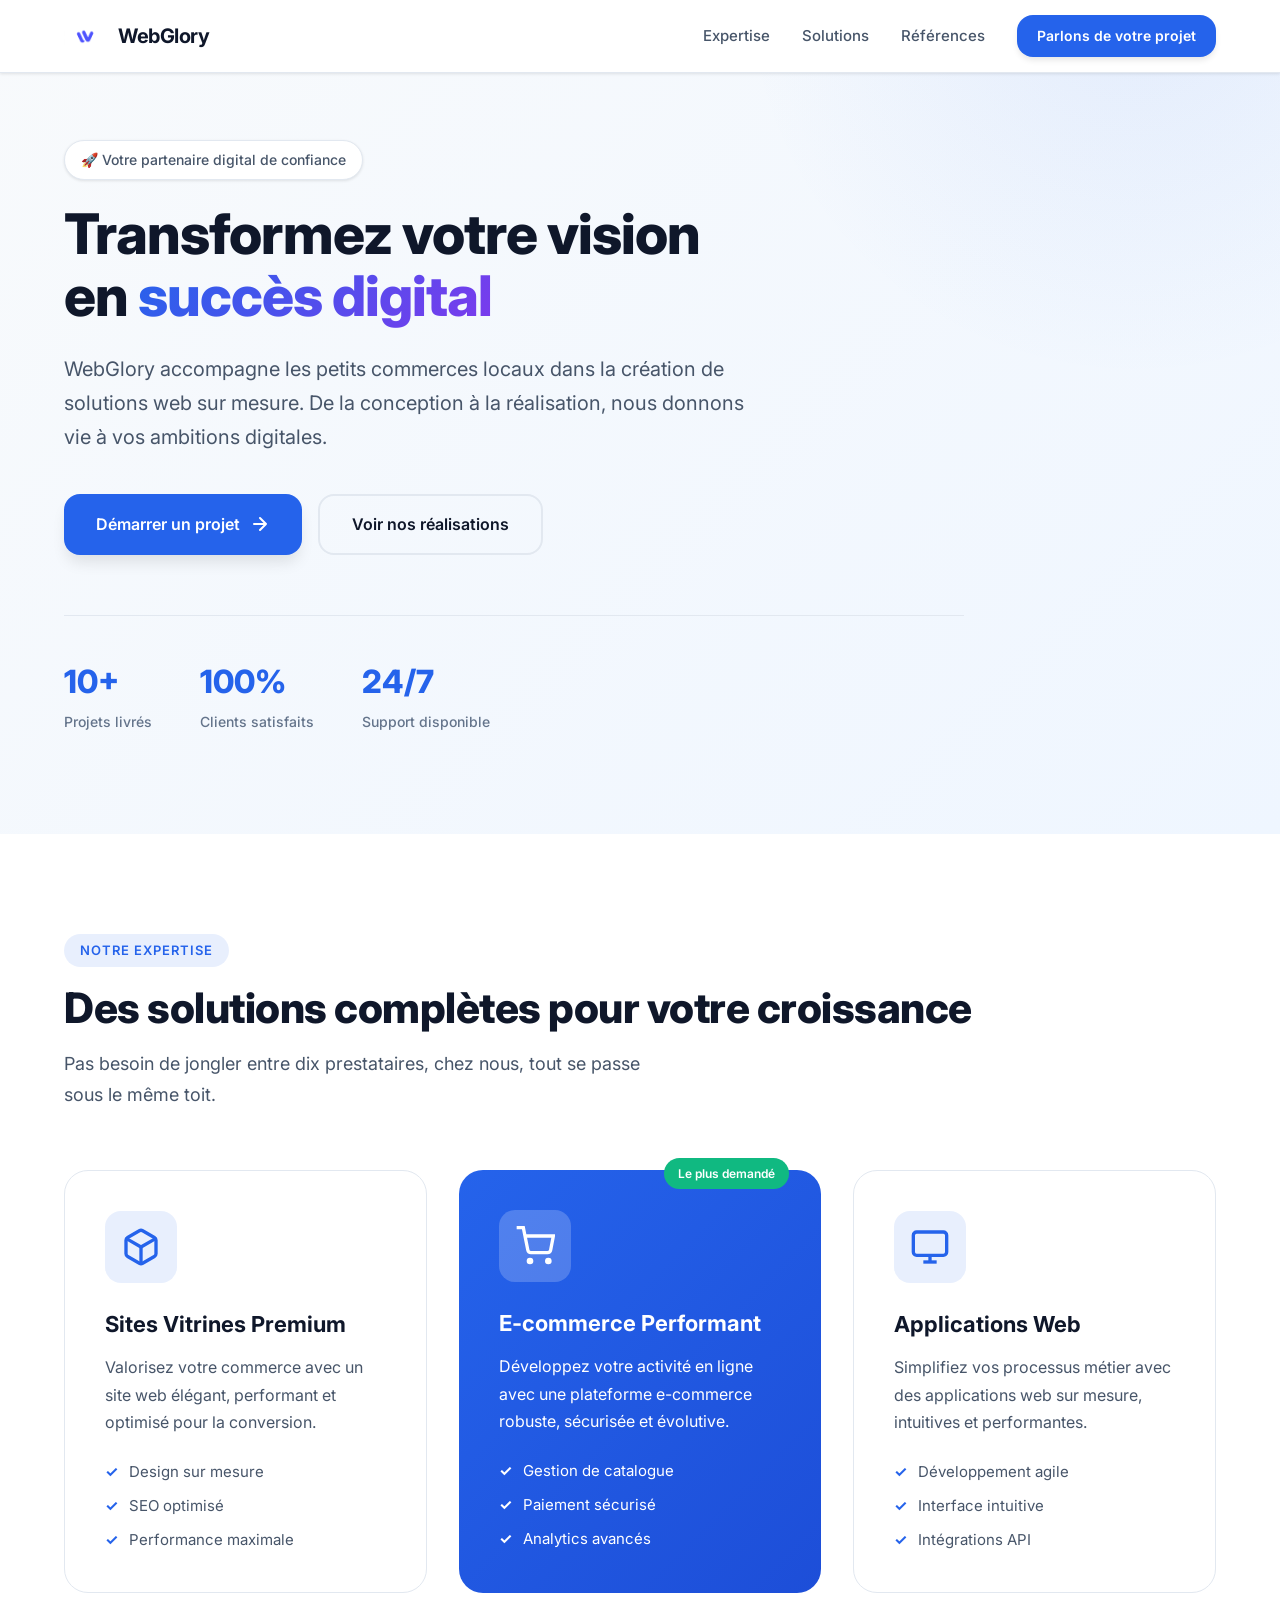
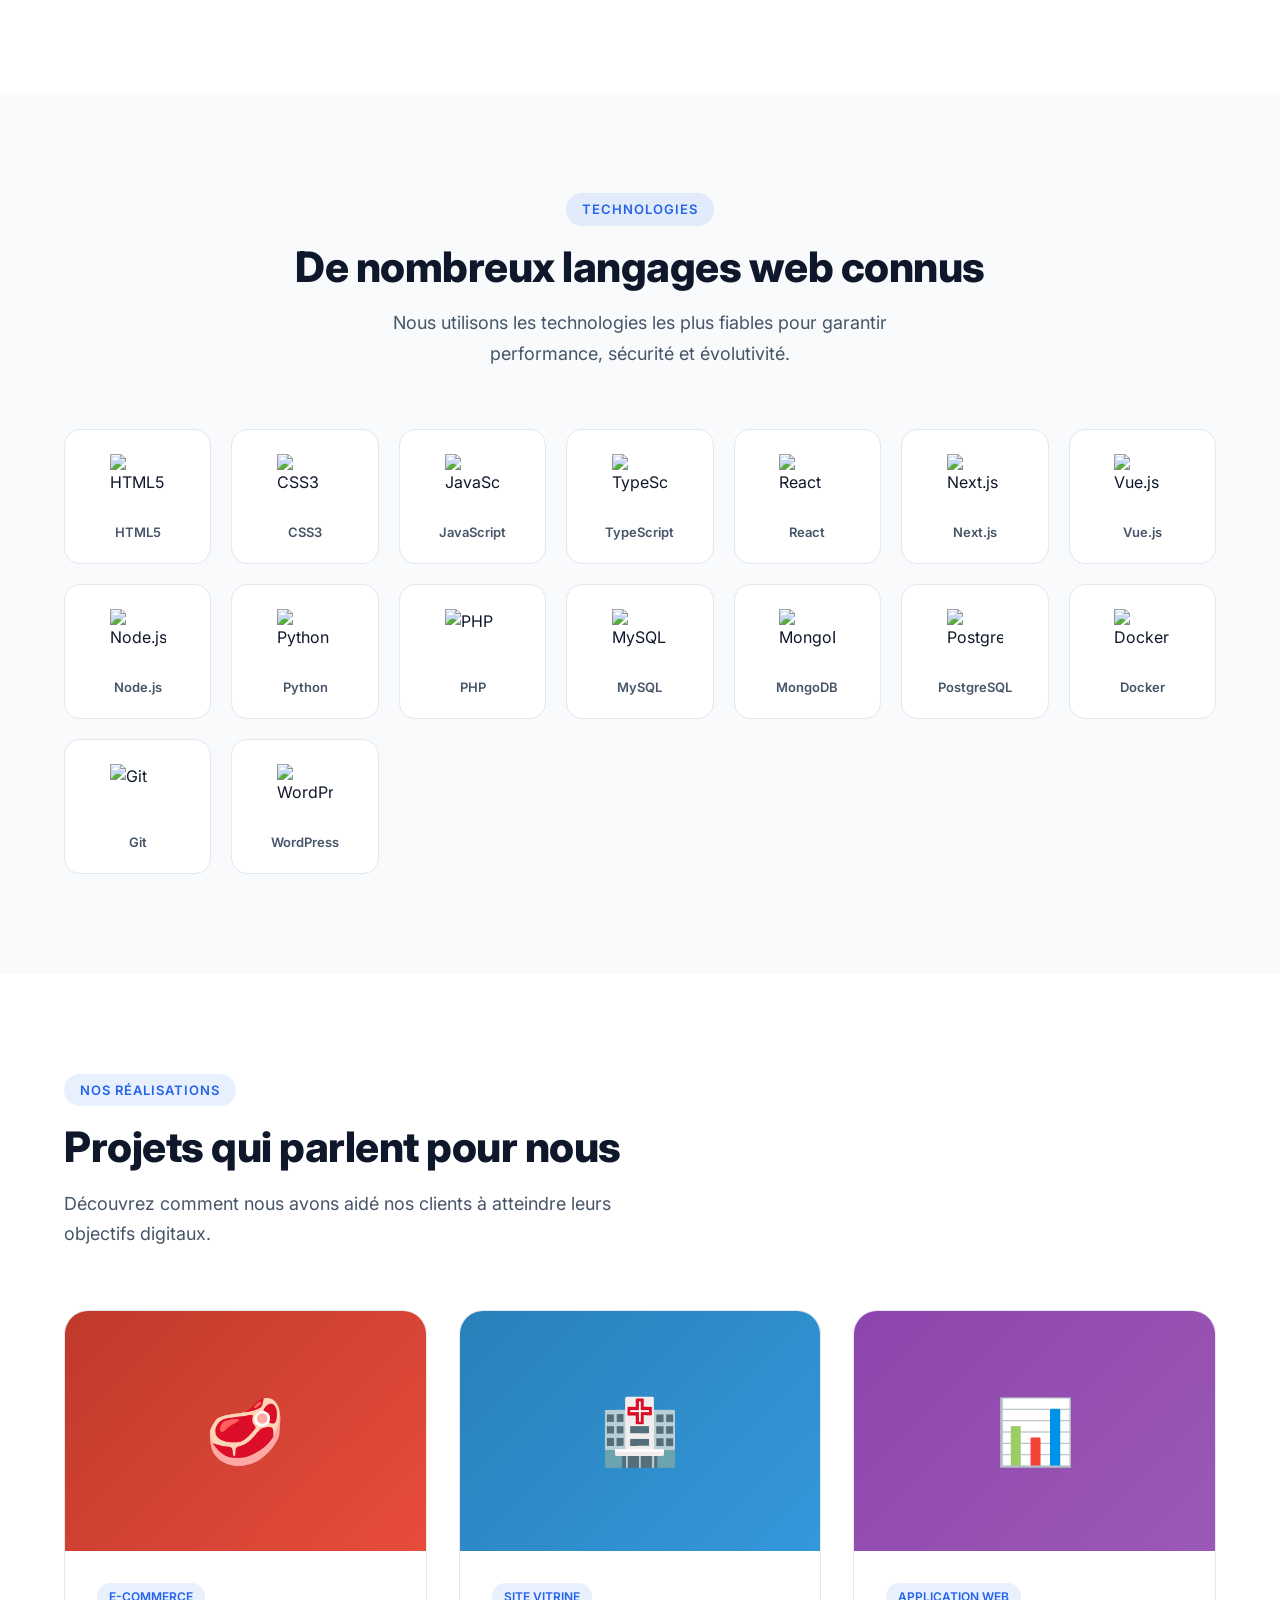
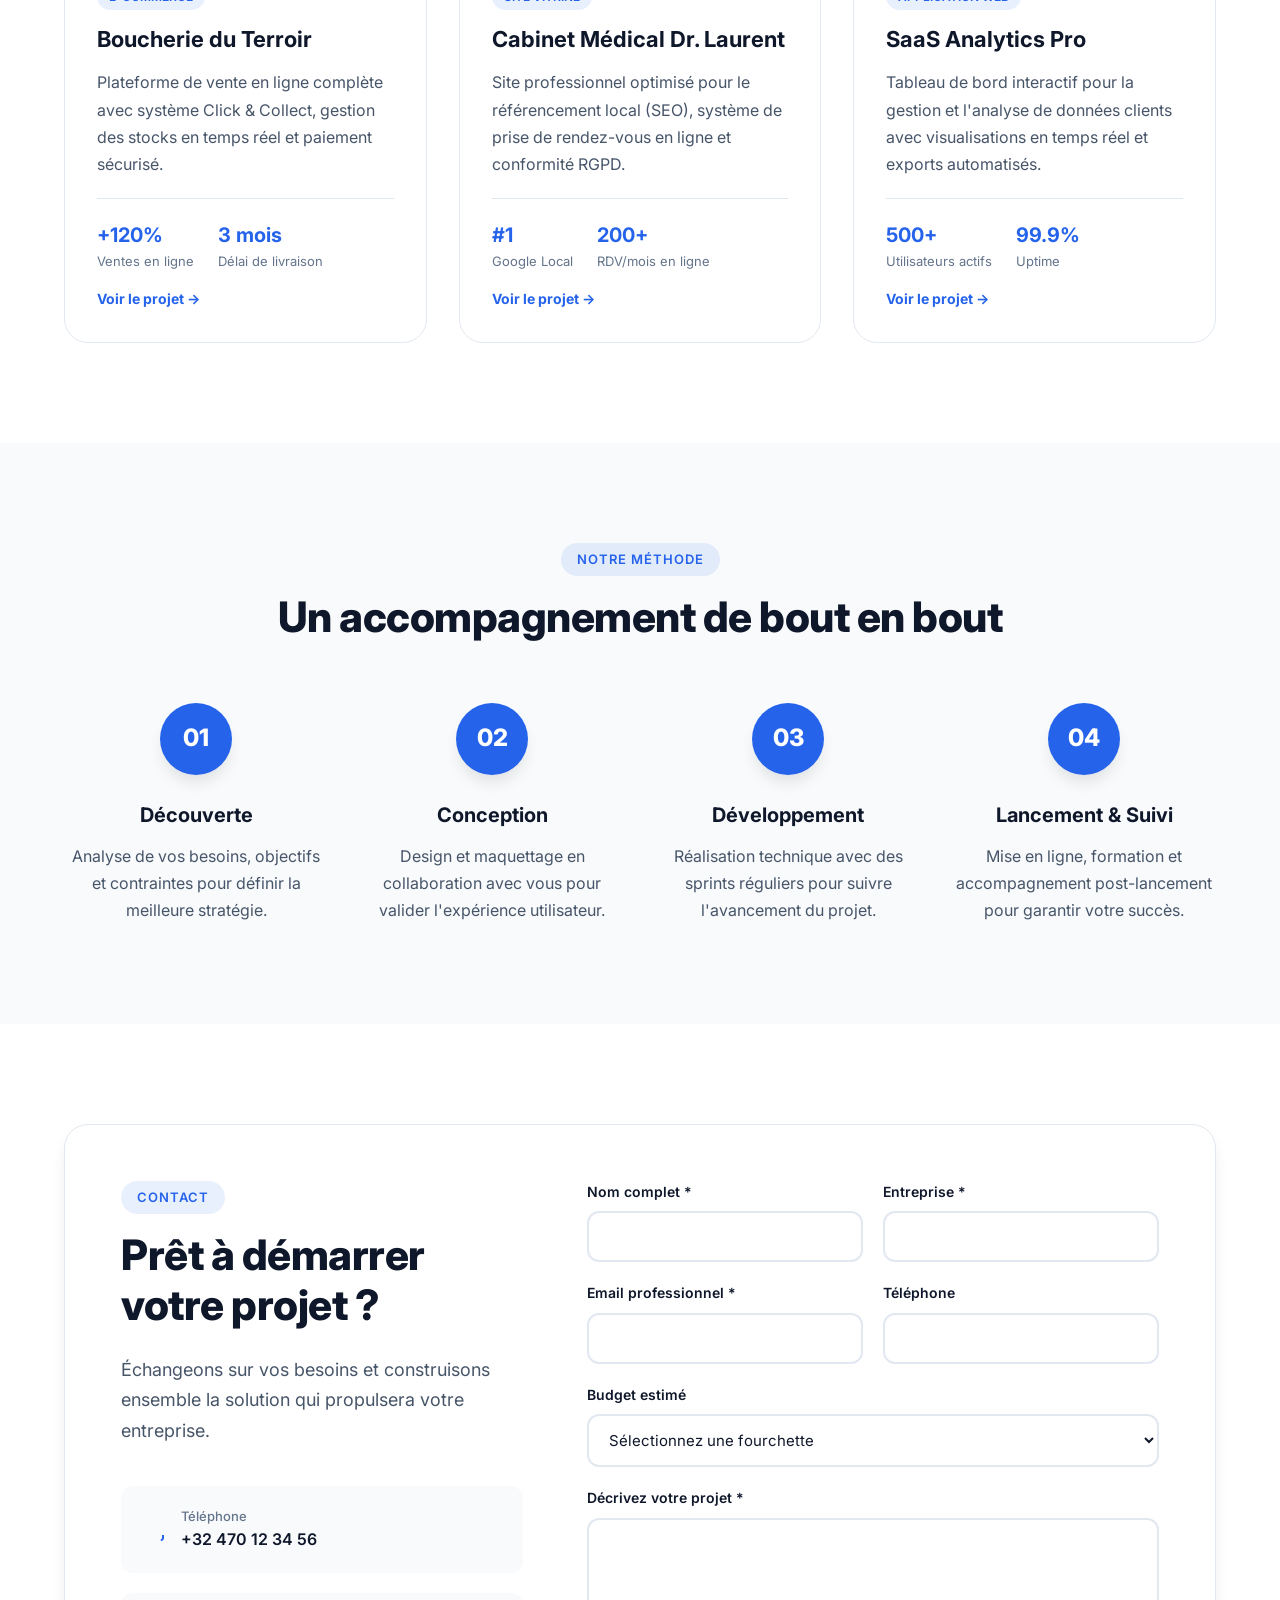
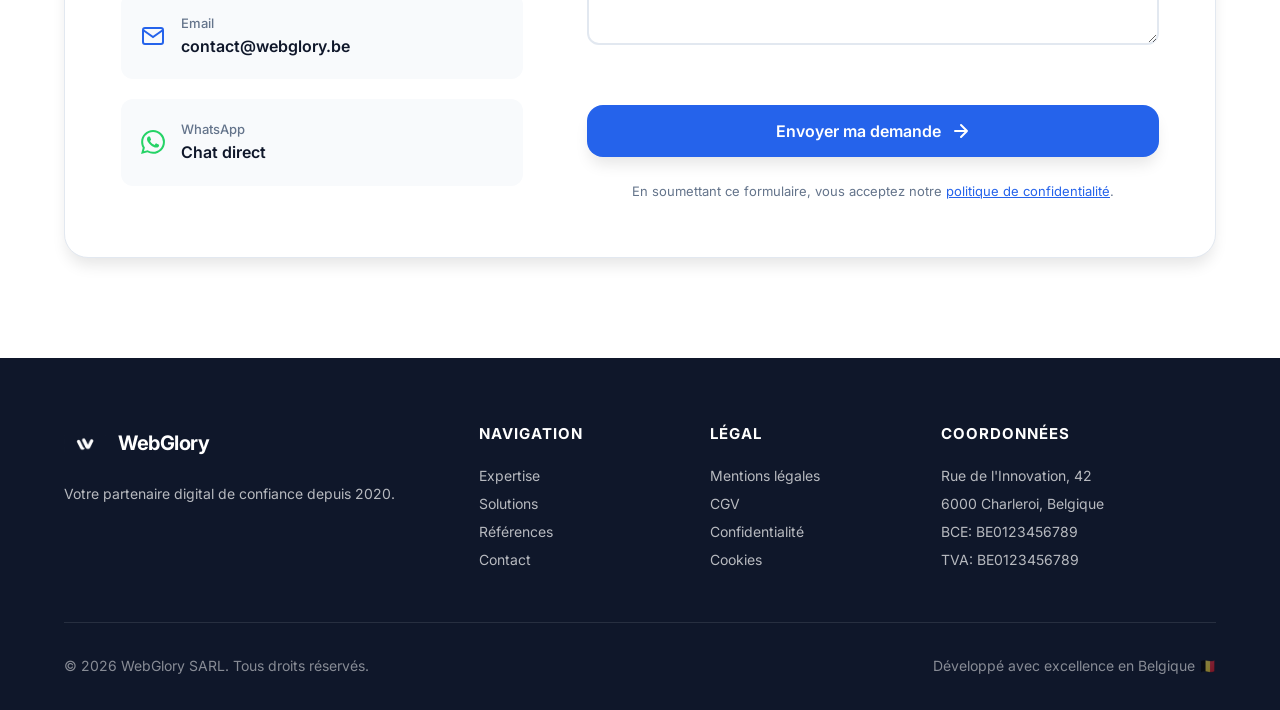
==== commit 16b22a95: "Update index.html" ====
--- a/index.html
+++ b/index.html
@@ -83,7 +83,7 @@
             <div class="section-header">
                 <span class="section-label">Notre expertise</span>
                 <h2 class="section-title">Des solutions complètes pour votre croissance</h2>
-                <p class="section-subtitle">Pas besoin de jongler entre dix prestataires — chez nous, tout se passe sous le même toit.</p>
+                <p class="section-subtitle">Pas besoin de jongler entre dix prestataires, chez nous, tout se passe sous le même toit.</p>
             </div>
             
             <div class="expertise-grid">
